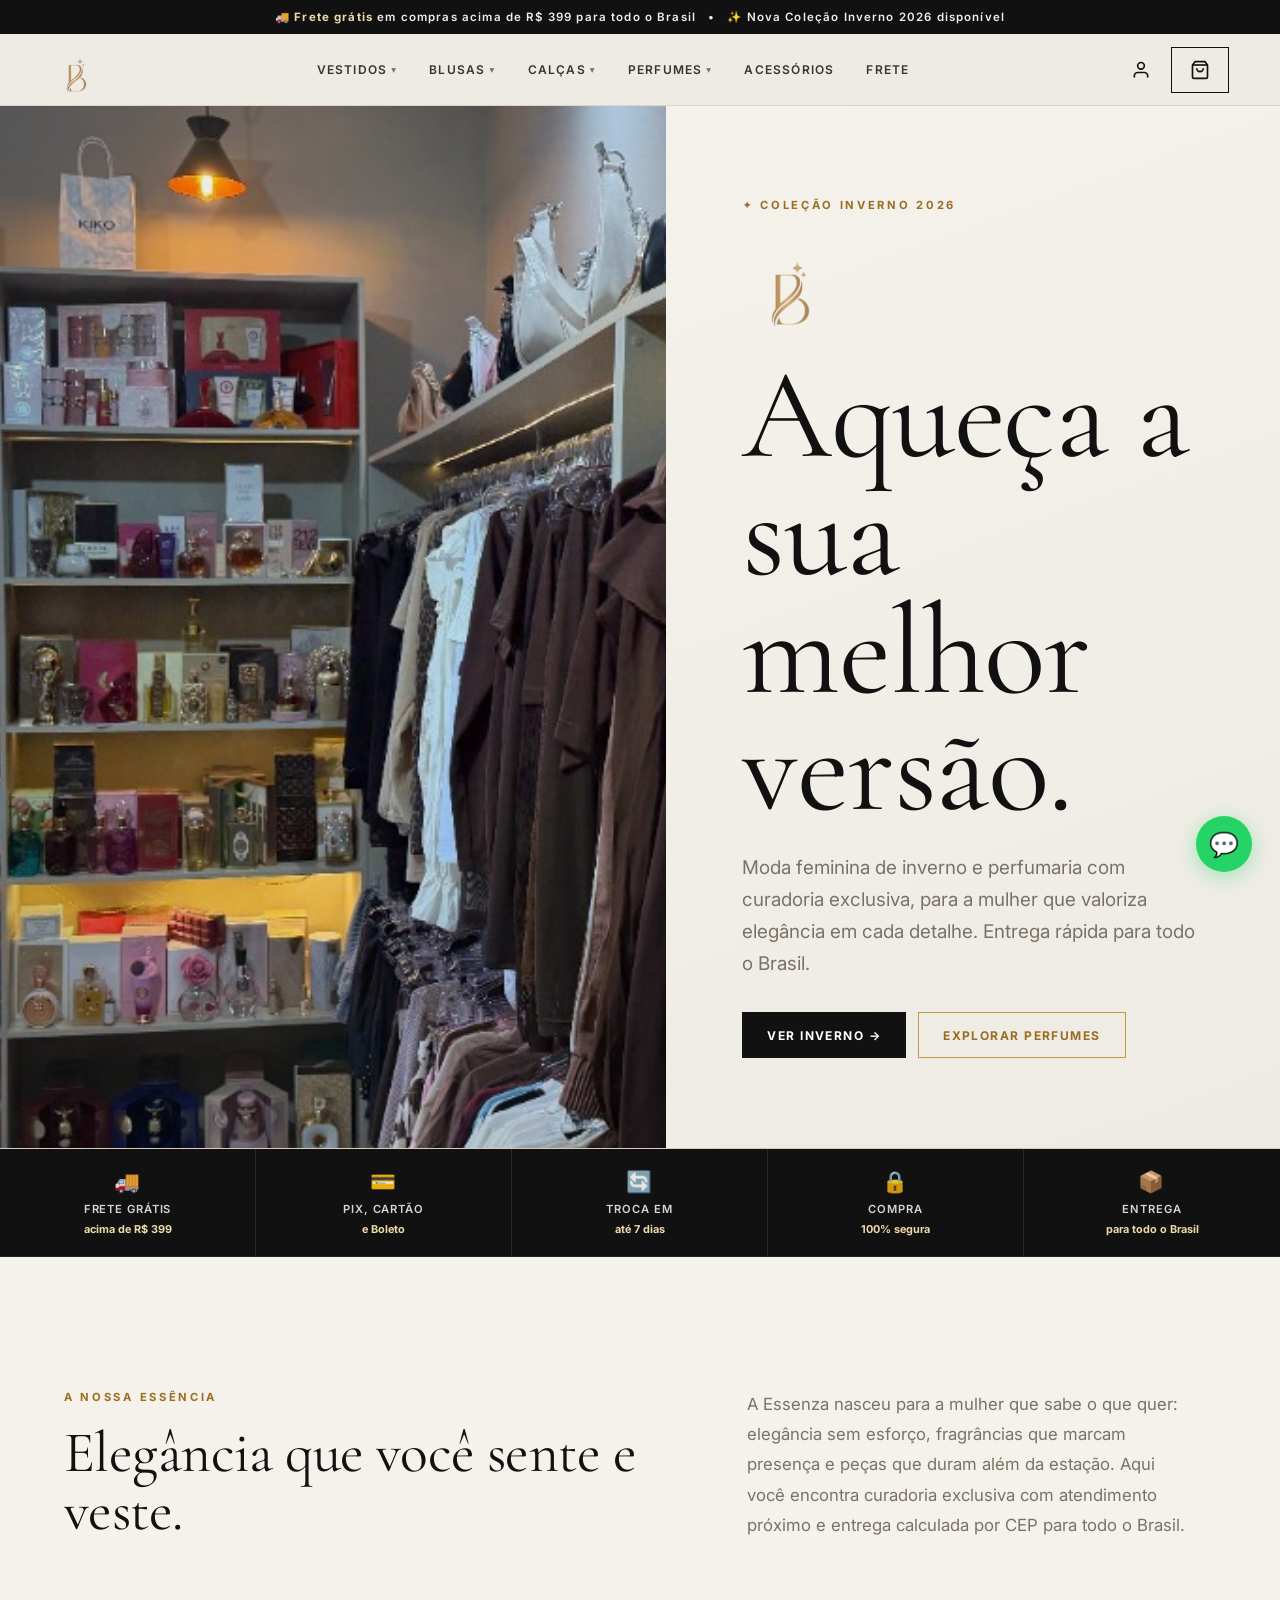
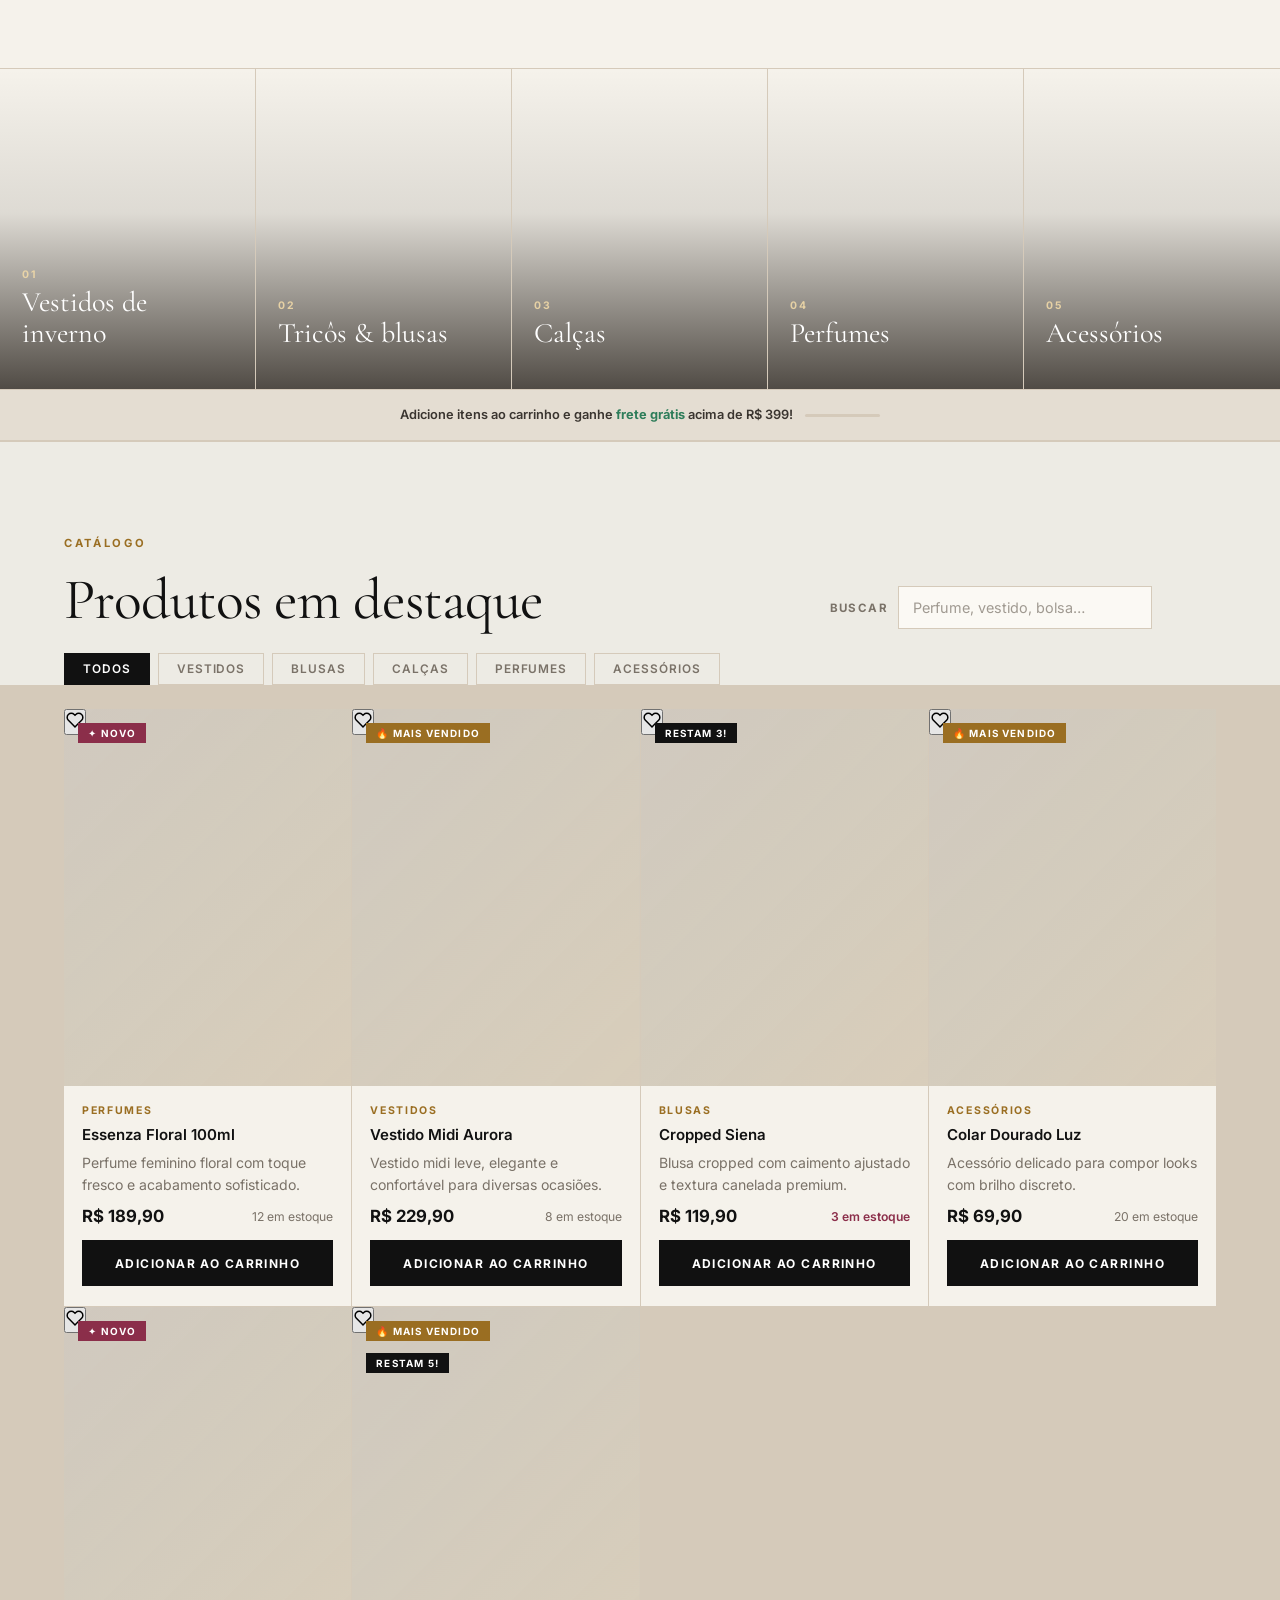
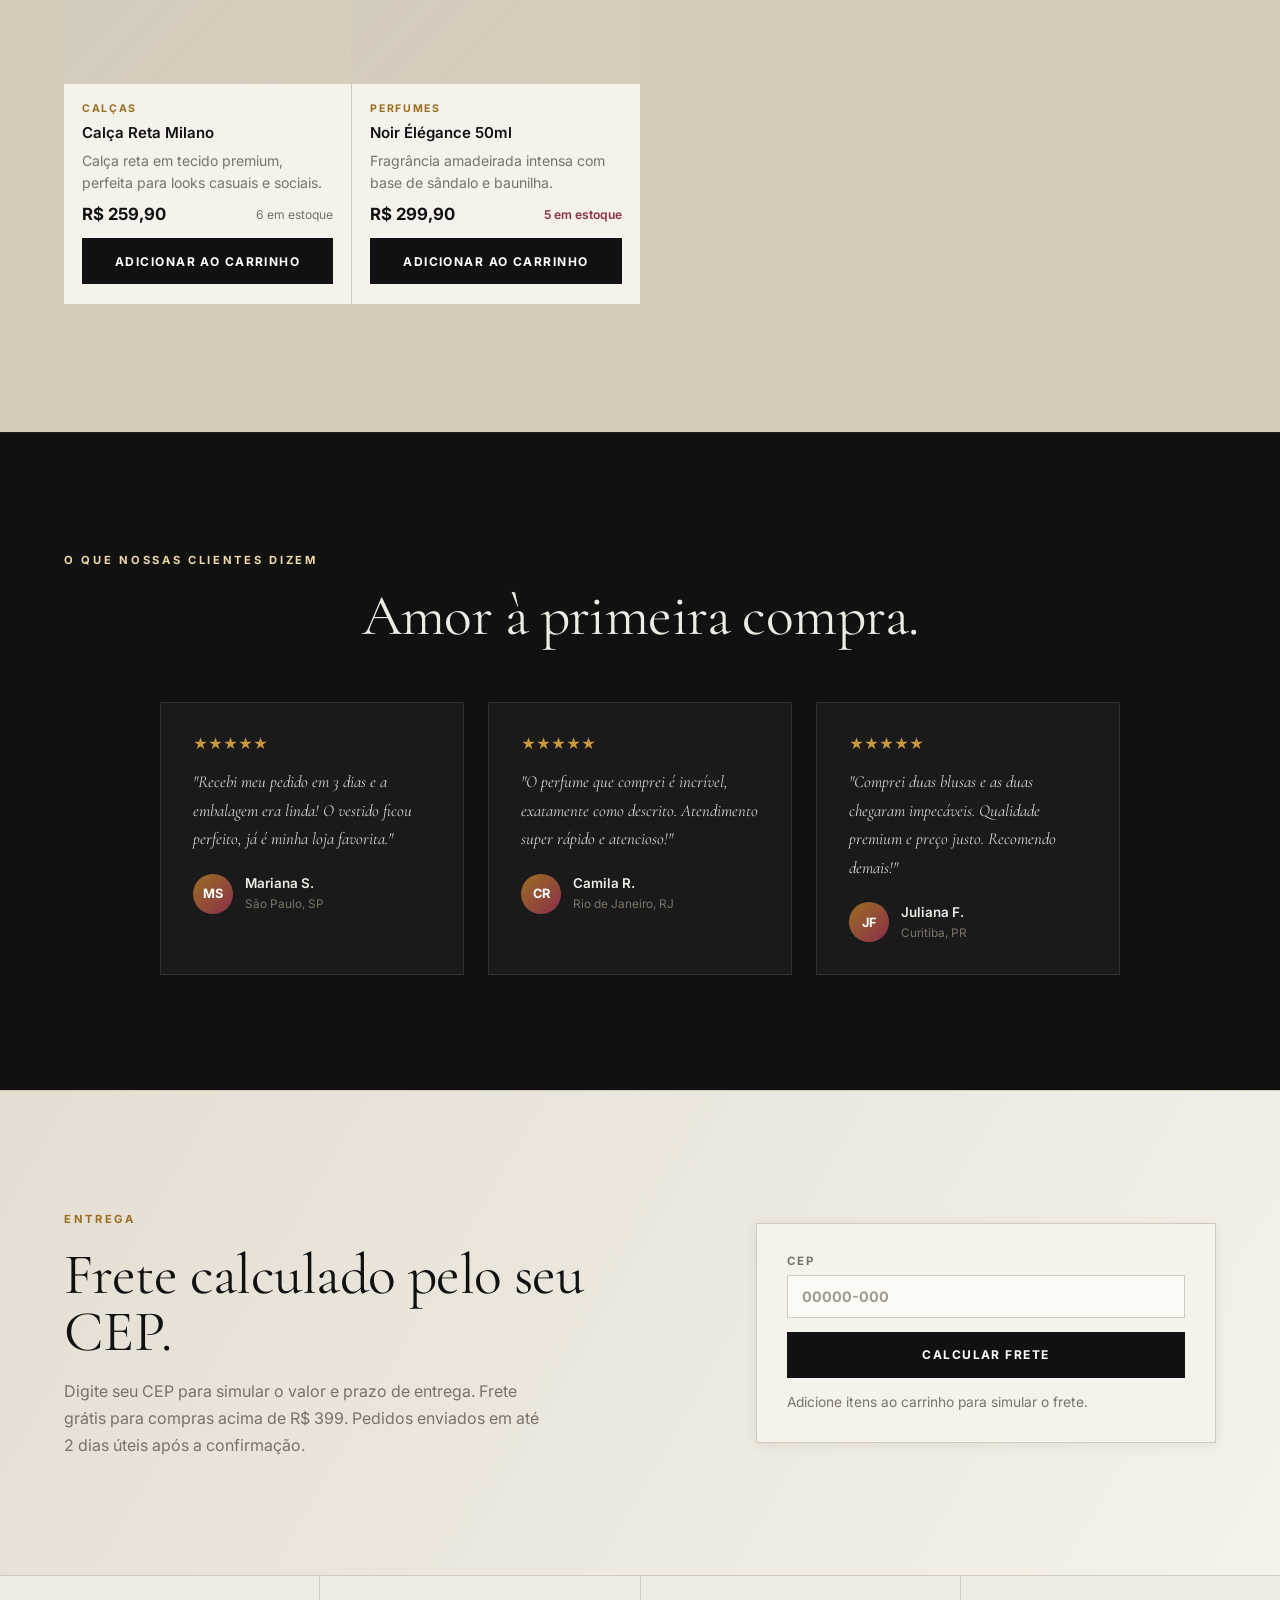
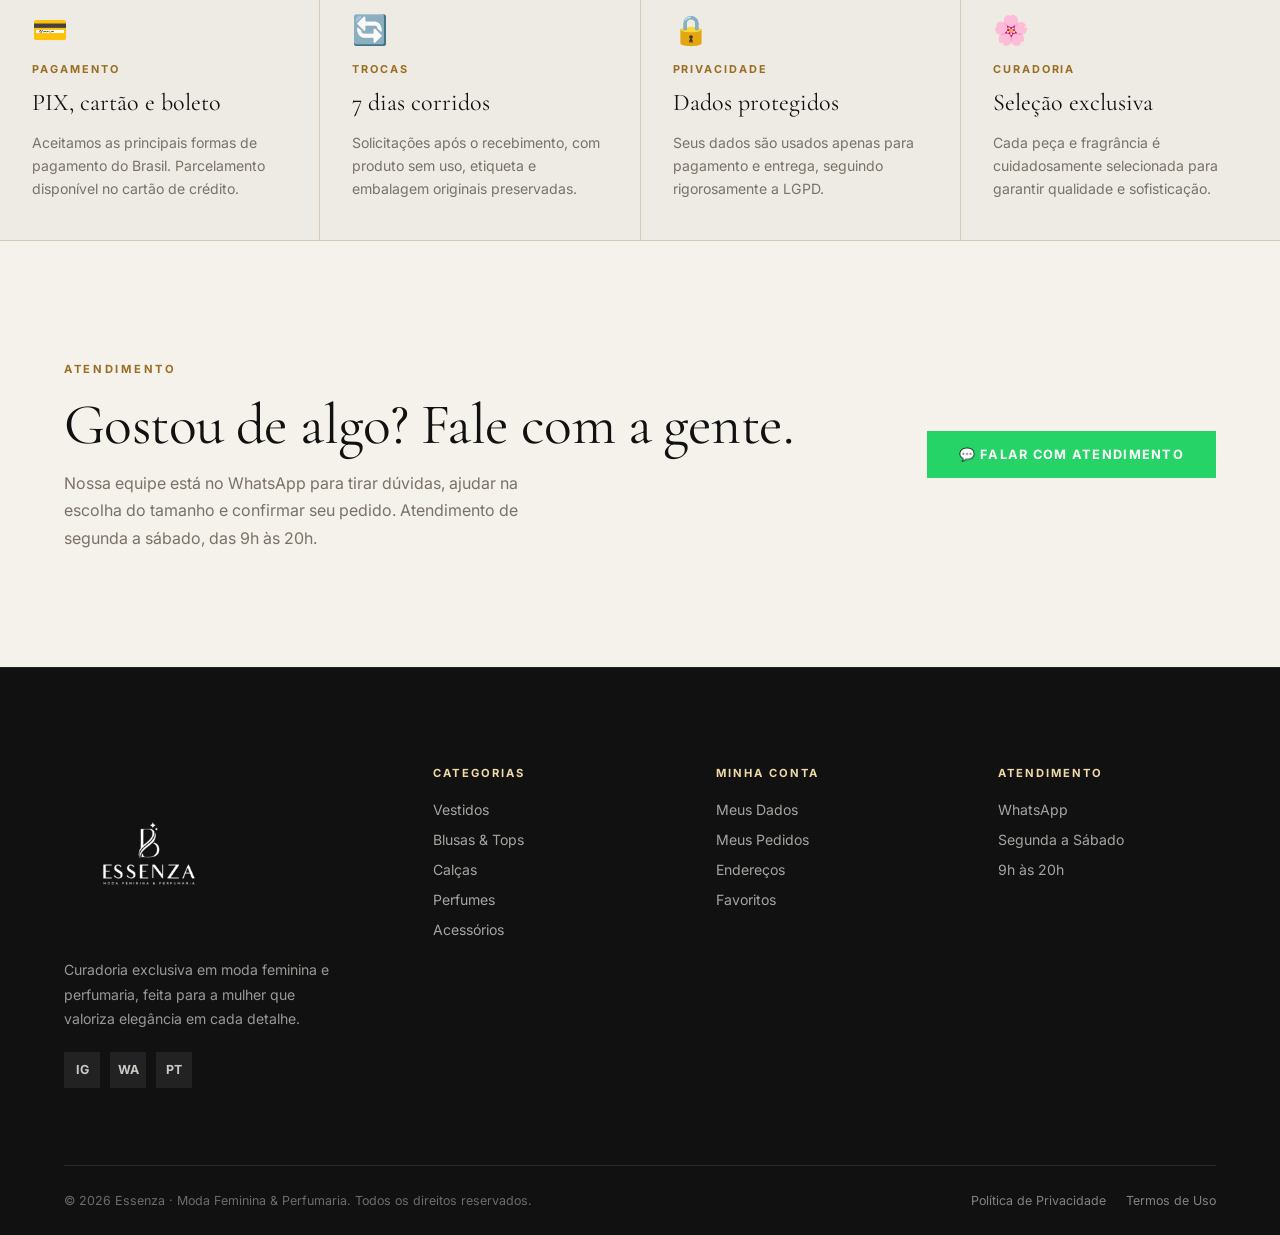
==== public_html/index.html @ a1fba38e "feat: atualiza imagem de capa para hero-banner.jpg" ====
<!doctype html>
<html lang="pt-BR">
  <head>
    <meta charset="utf-8" />
    <meta name="viewport" content="width=device-width, initial-scale=1" />
    <meta
      name="description"
      content="Essenza — Moda feminina e perfumaria com curadoria exclusiva. Vestidos, blusas, calças, perfumes e acessórios com entrega para todo o Brasil."
    />
    <meta name="theme-color" content="#111111" />
    <title>Essenza | Moda Feminina &amp; Perfumaria</title>
    <link rel="canonical" href="https://essenzamodaeperfumaria.com/" />
    <meta property="og:url" content="https://essenzamodaeperfumaria.com/" />
    <link rel="preconnect" href="https://fonts.googleapis.com" />
    <link rel="preconnect" href="https://fonts.gstatic.com" crossorigin />
    <link rel="preconnect" href="https://viacep.com.br" />
    <link rel="stylesheet" href="styles.css" />
  </head>
  <body>

    <!-- ── Barra de promoção ── -->
    <div class="promo-bar" id="promoBar">
      <span>🚚 <strong>Frete grátis</strong> em compras acima de R$&nbsp;399 para todo o Brasil</span>
      <span>•</span>
      <span>✨ Nova Coleção Inverno 2026 disponível</span>
    </div>

    <!-- ── Header ── -->
    <header class="site-header" id="inicio">
      <a class="brand" href="/" aria-label="Essenza — início">
        <img src="assets/essenza-symbol.png" alt="Essenza Moda Feminina &amp; Perfumaria" />
      </a>

      <nav class="desktop-nav" aria-label="Navegação principal">
        <div class="nav-item">
          <a href="#loja" data-category-link="Vestidos">Vestidos <i class="nav-chevron">▾</i></a>
          <div class="dropdown">
            <a href="#loja" data-category-link="Vestidos">Vestidos Longos</a>
            <a href="#loja" data-category-link="Vestidos">Vestidos Curtos</a>
            <a href="#loja" data-category-link="Vestidos">Vestidos Midi</a>
            <a href="#loja" data-category-link="Vestidos">Vestidos Florais</a>
          </div>
        </div>
        <div class="nav-item">
          <a href="#loja" data-category-link="Blusas">Blusas <i class="nav-chevron">▾</i></a>
          <div class="dropdown">
            <a href="#loja" data-category-link="Blusas">T-Shirts</a>
            <a href="#loja" data-category-link="Blusas">Croppeds</a>
            <a href="#loja" data-category-link="Blusas">Blusas Sociais</a>
            <a href="#loja" data-category-link="Blusas">Regatas</a>
          </div>
        </div>
        <div class="nav-item">
          <a href="#loja" data-category-link="Calças">Calças <i class="nav-chevron">▾</i></a>
          <div class="dropdown">
            <a href="#loja" data-category-link="Calças">Calça Jeans</a>
            <a href="#loja" data-category-link="Calças">Calça Social</a>
            <a href="#loja" data-category-link="Calças">Legging</a>
            <a href="#loja" data-category-link="Calças">Shorts</a>
          </div>
        </div>
        <div class="nav-item">
          <a href="#loja" data-category-link="Perfumes">Perfumes <i class="nav-chevron">▾</i></a>
          <div class="dropdown">
            <a href="#loja" data-category-link="Perfumes">Feminino</a>
            <a href="#loja" data-category-link="Perfumes">Masculino</a>
            <a href="#loja" data-category-link="Perfumes">Unissex</a>
          </div>
        </div>
        <a href="#loja" data-category-link="Acessórios">Acessórios</a>
        <a href="#frete">Frete</a>
      </nav>

      <div class="header-actions">
        <!-- Ícone de usuário -->
        <div class="user-menu-wrap">
          <button class="icon-button user-menu-btn" id="userMenuBtn" type="button" aria-label="Menu do usuário" title="Minha conta">
            <svg width="20" height="20" viewBox="0 0 24 24" fill="none" stroke="currentColor" stroke-width="2"><path d="M20 21v-2a4 4 0 0 0-4-4H8a4 4 0 0 0-4 4v2"/><circle cx="12" cy="7" r="4"/></svg>
          </button>
          <div class="user-dropdown" id="userDropdown">
            <div class="user-dropdown-header">
              <strong class="user-dropdown-name">Visitante</strong>
              <span class="user-dropdown-email"></span>
            </div>
            <div class="user-dropdown-divider"></div>
            <a href="/minha-conta.html" class="user-dropdown-item">
              <svg width="16" height="16" viewBox="0 0 24 24" fill="none" stroke="currentColor" stroke-width="2"><path d="M20 21v-2a4 4 0 0 0-4-4H8a4 4 0 0 0-4 4v2"/><circle cx="12" cy="7" r="4"/></svg>
              Minha Conta
            </a>
            <a href="/minha-conta.html#pedidos" class="user-dropdown-item">
              <svg width="16" height="16" viewBox="0 0 24 24" fill="none" stroke="currentColor" stroke-width="2"><rect x="2" y="3" width="20" height="14" rx="2"/><path d="M8 21h8M12 17v4"/></svg>
              Meus Pedidos
            </a>
            <a href="/minha-conta.html#enderecos" class="user-dropdown-item">
              <svg width="16" height="16" viewBox="0 0 24 24" fill="none" stroke="currentColor" stroke-width="2"><path d="M21 10c0 7-9 13-9 13s-9-6-9-13a9 9 0 0 1 18 0z"/><circle cx="12" cy="10" r="3"/></svg>
              Endereços
            </a>
            <a href="/minha-conta.html#favoritos" class="user-dropdown-item">
              <svg width="16" height="16" viewBox="0 0 24 24" fill="none" stroke="currentColor" stroke-width="2"><path d="M20.84 4.61a5.5 5.5 0 0 0-7.78 0L12 5.67l-1.06-1.06a5.5 5.5 0 0 0-7.78 7.78l1.06 1.06L12 21.23l7.78-7.78 1.06-1.06a5.5 5.5 0 0 0 0-7.78z"/></svg>
              Favoritos
            </a>
            <a href="/admin.html" class="user-dropdown-item" id="adminNavLink" style="display:none">
              <svg width="16" height="16" viewBox="0 0 24 24" fill="none" stroke="currentColor" stroke-width="2"><path d="M12 20V10M18 20V4M6 20v-4"/></svg>
              Painel Admin
            </a>
            <div class="user-dropdown-divider"></div>
            <a href="#" class="user-dropdown-item user-dropdown-logout" id="logoutBtn">
              <svg width="16" height="16" viewBox="0 0 24 24" fill="none" stroke="currentColor" stroke-width="2"><path d="M9 21H5a2 2 0 0 1-2-2V5a2 2 0 0 1 2-2h4M16 17l5-5-5-5M21 12H9"/></svg>
              Sair
            </a>
          </div>
        </div>

        <!-- Carrinho -->
        <div class="cart-btn-wrap">
          <button class="cart-button" id="openCart" type="button" aria-label="Abrir carrinho">
            <svg width="20" height="20" viewBox="0 0 24 24" fill="none" stroke="currentColor" stroke-width="2">
              <path d="M6 2L3 6v14a2 2 0 0 0 2 2h14a2 2 0 0 0 2-2V6l-3-4z"/>
              <line x1="3" y1="6" x2="21" y2="6"/>
              <path d="M16 10a4 4 0 0 1-8 0"/>
            </svg>
            <span class="cart-badge" id="cartCount" style="display:none">0</span>
          </button>
          <!-- Mini Cart -->
          <div class="mini-cart" id="miniCart">
            <div class="mini-cart-header">
              <strong>Meu Carrinho</strong>
            </div>
            <div class="mini-cart-body" id="miniCartItems"></div>
            <div class="mini-cart-footer">
              <div class="mini-cart-subtotal">
                <span>Subtotal</span>
                <strong id="miniCartSubtotal">R$ 0,00</strong>
              </div>
              <button class="primary-button mini-cart-btn" type="button" onclick="EssenzaCart.openDrawer()">Ver Carrinho</button>
            </div>
          </div>
        </div>
      </div>
    </header>

    <main>

      <!-- ══════════════════════════════════════════
           HERO
      ══════════════════════════════════════════ -->
      <section class="hero" aria-label="Banner principal">
        <div class="hero-media" aria-hidden="true">
          <img
            src="assets/hero-banner.jpg"
            alt="Interior da loja Essenza com roupas e perfumes"
            loading="eager"
          />
        </div>
        <div class="hero-copy">
          <p class="eyebrow">✦ Coleção Inverno 2026</p>
          <img class="hero-symbol" src="assets/essenza-symbol.png" alt="" aria-hidden="true" />
          <h1>Aqueça a sua<br/>melhor versão.</h1>
          <p>
            Moda feminina de inverno e perfumaria com curadoria exclusiva,
            para a mulher que valoriza elegância em cada detalhe.
            Entrega rápida para todo o Brasil.
          </p>
          <div class="hero-actions">
            <a class="primary-link" href="#loja" id="heroCtaMain">Ver Inverno →</a>
            <a class="secondary-link" href="#loja" data-category-link="Perfumes" id="heroCtaPerfumes">Explorar Perfumes</a>
          </div>
        </div>
      </section>

      <!-- ══════════════════════════════════════════
           BARRA DE SERVIÇOS
      ══════════════════════════════════════════ -->
      <section class="service-strip" aria-label="Benefícios Essenza">
        <div class="service-strip-item">
          <span class="strip-icon">🚚</span>
          <span>Frete grátis</span>
          <strong>acima de R$ 399</strong>
        </div>
        <div class="service-strip-item">
          <span class="strip-icon">💳</span>
          <span>PIX, Cartão</span>
          <strong>e Boleto</strong>
        </div>
        <div class="service-strip-item">
          <span class="strip-icon">🔄</span>
          <span>Troca em</span>
          <strong>até 7 dias</strong>
        </div>
        <div class="service-strip-item">
          <span class="strip-icon">🔒</span>
          <span>Compra</span>
          <strong>100% segura</strong>
        </div>
        <div class="service-strip-item">
          <span class="strip-icon">📦</span>
          <span>Entrega</span>
          <strong>para todo o Brasil</strong>
        </div>
      </section>

      <!-- ══════════════════════════════════════════
           EDITORIAL
      ══════════════════════════════════════════ -->
      <section class="editorial-intro reveal">
        <div>
          <p class="eyebrow">A nossa essência</p>
          <h2>Elegância que você sente e veste.</h2>
        </div>
        <p>
          A Essenza nasceu para a mulher que sabe o que quer: elegância sem esforço,
          fragrâncias que marcam presença e peças que duram além da estação.
          Aqui você encontra curadoria exclusiva com atendimento próximo
          e entrega calculada por CEP para todo o Brasil.
        </p>
      </section>

      <!-- ══════════════════════════════════════════
           CATEGORIAS
      ══════════════════════════════════════════ -->
      <section class="category-showcase" aria-label="Nossas categorias">
        <a class="category-card" href="#loja" data-category-link="Vestidos" id="catVestidos">
          <div class="category-card-bg" style="background-image: url('https://images.unsplash.com/photo-1544022613-e87ca75a784a?auto=format&fit=crop&w=600&q=80')"></div>
          <div class="category-card-content">
            <span class="category-card-num">01</span>
            <strong>Vestidos de inverno</strong>
            <small>Texturas encorpadas para dias frios.</small>
          </div>
        </a>
        <a class="category-card" href="#loja" data-category-link="Blusas" id="catBlusas">
          <div class="category-card-bg" style="background-image: url('https://images.unsplash.com/photo-1515886657613-9f3515b0c78f?auto=format&fit=crop&w=600&q=80')"></div>
          <div class="category-card-content">
            <span class="category-card-num">02</span>
            <strong>Tricôs &amp; blusas</strong>
            <small>Camadas elegantes para aquecer.</small>
          </div>
        </a>
        <a class="category-card" href="#loja" data-category-link="Calças" id="catCalcas">
          <div class="category-card-bg" style="background-image: url('https://images.unsplash.com/photo-1485968579580-b6d095142e6e?auto=format&fit=crop&w=600&q=80')"></div>
          <div class="category-card-content">
            <span class="category-card-num">03</span>
            <strong>Calças</strong>
            <small>Alfaiataria e conforto para o frio.</small>
          </div>
        </a>
        <a class="category-card" href="#loja" data-category-link="Perfumes" id="catPerfumes">
          <div class="category-card-bg" style="background-image: url('https://images.unsplash.com/photo-1592945403244-b3fbafd7f539?auto=format&fit=crop&w=600&q=80')"></div>
          <div class="category-card-content">
            <span class="category-card-num">04</span>
            <strong>Perfumes</strong>
            <small>Fragrâncias que ficam na memória.</small>
          </div>
        </a>
        <a class="category-card" href="#loja" data-category-link="Acessórios" id="catAcessorios">
          <div class="category-card-bg" style="background-image: url('https://images.unsplash.com/photo-1515562141207-7a88fb7ce338?auto=format&fit=crop&w=600&q=80')"></div>
          <div class="category-card-content">
            <span class="category-card-num">05</span>
            <strong>Acessórios</strong>
            <small>O detalhe que transforma o look.</small>
          </div>
        </a>
      </section>

      <!-- ══════════════════════════════════════════
           BARRA DE PROGRESSO FRETE GRÁTIS
      ══════════════════════════════════════════ -->
      <div class="freeship-bar" id="freeshipBar" aria-live="polite">
        <div class="freeship-progress-wrap">
          <p id="freeshipMsg">Adicione itens ao carrinho e ganhe <strong>frete grátis</strong> acima de R$&nbsp;399!</p>
          <div class="freeship-track">
            <div class="freeship-fill" id="freeshipFill" style="width: 0%"></div>
          </div>
        </div>
      </div>

      <!-- ══════════════════════════════════════════
           CATÁLOGO
      ══════════════════════════════════════════ -->
      <section class="section-heading" id="loja">
        <div>
          <p class="eyebrow">Catálogo</p>
          <h2>Produtos em destaque</h2>
        </div>
        <label class="toolbar" style="gap:0">
          <span style="font-size:0.72rem;font-weight:700;letter-spacing:0.12em;text-transform:uppercase;color:var(--muted);margin-right:10px;">Buscar</span>
          <input id="searchInput" type="search" placeholder="Perfume, vestido, bolsa…" style="min-width:200px" />
        </label>
      </section>

      <!-- Pills de filtro -->
      <div class="filter-pills" id="filterPills" role="group" aria-label="Filtrar por categoria">
        <button class="filter-pill active" data-filter="todos" type="button">Todos</button>
        <button class="filter-pill" data-filter="Vestidos" type="button">Vestidos</button>
        <button class="filter-pill" data-filter="Blusas" type="button">Blusas</button>
        <button class="filter-pill" data-filter="Calças" type="button">Calças</button>
        <button class="filter-pill" data-filter="Perfumes" type="button">Perfumes</button>
        <button class="filter-pill" data-filter="Acessórios" type="button">Acessórios</button>
      </div>

      <!-- Grid de produtos -->
      <section class="product-grid" id="productGrid" aria-live="polite"></section>

      <!-- ══════════════════════════════════════════
           DEPOIMENTOS
      ══════════════════════════════════════════ -->
      <section class="testimonials-section reveal" aria-label="Depoimentos de clientes">
        <p class="eyebrow" style="justify-content:center">O que nossas clientes dizem</p>
        <h2 style="text-align:center;color:var(--paper);margin-bottom:56px">Amor à primeira compra.</h2>
        <div class="testimonials-grid">
          <div class="testimonial-card reveal reveal-delay-1">
            <div class="testimonial-stars">★★★★★</div>
            <blockquote>"Recebi meu pedido em 3 dias e a embalagem era linda! O vestido ficou perfeito, já é minha loja favorita."</blockquote>
            <div class="testimonial-author">
              <div class="testimonial-avatar">MS</div>
              <div class="testimonial-author-info">
                <strong>Mariana S.</strong>
                <span>São Paulo, SP</span>
              </div>
            </div>
          </div>
          <div class="testimonial-card reveal reveal-delay-2">
            <div class="testimonial-stars">★★★★★</div>
            <blockquote>"O perfume que comprei é incrível, exatamente como descrito. Atendimento super rápido e atencioso!"</blockquote>
            <div class="testimonial-author">
              <div class="testimonial-avatar">CR</div>
              <div class="testimonial-author-info">
                <strong>Camila R.</strong>
                <span>Rio de Janeiro, RJ</span>
              </div>
            </div>
          </div>
          <div class="testimonial-card reveal reveal-delay-3">
            <div class="testimonial-stars">★★★★★</div>
            <blockquote>"Comprei duas blusas e as duas chegaram impecáveis. Qualidade premium e preço justo. Recomendo demais!"</blockquote>
            <div class="testimonial-author">
              <div class="testimonial-avatar">JF</div>
              <div class="testimonial-author-info">
                <strong>Juliana F.</strong>
                <span>Curitiba, PR</span>
              </div>
            </div>
          </div>
        </div>
      </section>

      <!-- ══════════════════════════════════════════
           FRETE
      ══════════════════════════════════════════ -->
      <section class="shipping-band reveal" id="frete">
        <div>
          <p class="eyebrow">Entrega</p>
          <h2>Frete calculado pelo seu CEP.</h2>
          <p>
            Digite seu CEP para simular o valor e prazo de entrega.
            Frete grátis para compras acima de R$&nbsp;399.
            Pedidos enviados em até 2 dias úteis após a confirmação.
          </p>
        </div>
        <form class="shipping-form" id="shippingForm">
          <label>
            CEP
            <input id="cepInput" inputmode="numeric" maxlength="9" placeholder="00000-000" required autocomplete="postal-code" />
          </label>
          <button class="primary-button" type="submit" id="calcShippingBtn">Calcular Frete</button>
          <output id="shippingResult">Adicione itens ao carrinho para simular o frete.</output>
        </form>
      </section>

      <!-- ══════════════════════════════════════════
           BENEFÍCIOS / POLÍTICAS
      ══════════════════════════════════════════ -->
      <section class="info-sections reveal" id="politicas" aria-label="Benefícios e políticas">
        <article>
          <span class="info-icon">💳</span>
          <span class="info-label">Pagamento</span>
          <h3>PIX, cartão e boleto</h3>
          <p>Aceitamos as principais formas de pagamento do Brasil. Parcelamento disponível no cartão de crédito.</p>
        </article>
        <article>
          <span class="info-icon">🔄</span>
          <span class="info-label">Trocas</span>
          <h3>7 dias corridos</h3>
          <p>Solicitações após o recebimento, com produto sem uso, etiqueta e embalagem originais preservadas.</p>
        </article>
        <article>
          <span class="info-icon">🔒</span>
          <span class="info-label">Privacidade</span>
          <h3>Dados protegidos</h3>
          <p>Seus dados são usados apenas para pagamento e entrega, seguindo rigorosamente a LGPD.</p>
        </article>
        <article>
          <span class="info-icon">🌸</span>
          <span class="info-label">Curadoria</span>
          <h3>Seleção exclusiva</h3>
          <p>Cada peça e fragrância é cuidadosamente selecionada para garantir qualidade e sofisticação.</p>
        </article>
      </section>

      <!-- ══════════════════════════════════════════
           CONTATO / WHATSAPP
      ══════════════════════════════════════════ -->
      <section class="contact-section reveal" id="contato">
        <div>
          <p class="eyebrow">Atendimento</p>
          <h2>Gostou de algo? Fale com a gente.</h2>
          <p>
            Nossa equipe está no WhatsApp para tirar dúvidas,
            ajudar na escolha do tamanho e confirmar seu pedido.
            Atendimento de segunda a sábado, das 9h às 20h.
          </p>
        </div>
        <a class="whatsapp-btn" id="whatsLink" href="#" target="_blank" rel="noreferrer">
          💬 Falar com Atendimento
        </a>
      </section>

    </main>

    <!-- ══════════════════════════════════════════
         FOOTER
    ══════════════════════════════════════════ -->
    <footer class="site-footer">
      <div class="footer-grid">
        <div class="footer-brand">
          <img src="assets/essenza-logo.png" alt="Essenza" />
          <p>
            Curadoria exclusiva em moda feminina e perfumaria,
            feita para a mulher que valoriza elegância em cada detalhe.
          </p>
          <div class="footer-social">
            <a href="#" aria-label="Instagram" title="Instagram">IG</a>
            <a href="#" aria-label="WhatsApp" title="WhatsApp">WA</a>
            <a href="#" aria-label="Pinterest" title="Pinterest">PT</a>
          </div>
        </div>
        <div class="footer-col">
          <h4>Categorias</h4>
          <ul>
            <li><a href="#loja" data-category-link="Vestidos">Vestidos</a></li>
            <li><a href="#loja" data-category-link="Blusas">Blusas &amp; Tops</a></li>
            <li><a href="#loja" data-category-link="Calças">Calças</a></li>
            <li><a href="#loja" data-category-link="Perfumes">Perfumes</a></li>
            <li><a href="#loja" data-category-link="Acessórios">Acessórios</a></li>
          </ul>
        </div>
        <div class="footer-col">
          <h4>Minha Conta</h4>
          <ul>
            <li><a href="/minha-conta.html">Meus Dados</a></li>
            <li><a href="/minha-conta.html#pedidos">Meus Pedidos</a></li>
            <li><a href="/minha-conta.html#enderecos">Endereços</a></li>
            <li><a href="/minha-conta.html#favoritos">Favoritos</a></li>
          </ul>
        </div>
        <div class="footer-col">
          <h4>Atendimento</h4>
          <ul>
            <li><a href="#contato">WhatsApp</a></li>
            <li><a href="#contato">Segunda a Sábado</a></li>
            <li><a href="#contato">9h às 20h</a></li>
          </ul>
        </div>
      </div>
      <div class="footer-bottom">
        <p>© 2026 Essenza · Moda Feminina &amp; Perfumaria. Todos os direitos reservados.</p>
        <div class="footer-legal">
          <a href="#politicas">Política de Privacidade</a>
          <a href="#politicas">Termos de Uso</a>
        </div>
      </div>
    </footer>

    <!-- ── Botão flutuante WhatsApp ── -->
    <a class="whatsapp-float" id="whatsFloat" href="#" target="_blank" rel="noreferrer" aria-label="Chamar no WhatsApp" title="WhatsApp">
      💬
    </a>

    <!-- ── Scroll to top ── -->
    <button class="scroll-top" id="scrollTop" type="button" aria-label="Voltar ao topo" title="Voltar ao topo">↑</button>

    <!-- ── Toast container ── -->
    <div class="toast-container" id="toastContainer" aria-live="polite" aria-atomic="false"></div>

    <!-- ── Carrinho Drawer ── -->
    <aside class="drawer" id="cartDrawer" aria-hidden="true" aria-label="Carrinho de compras">
      <div class="drawer-panel">
        <div class="drawer-header">
          <h2>Meu Carrinho</h2>
          <button class="icon-button" id="closeCart" type="button" aria-label="Fechar carrinho">✕</button>
        </div>
        <div class="drawer-body">
          <div id="cartItems" class="cart-items"></div>
          <form class="checkout-form" id="checkoutForm" style="margin-top:20px">
            <p class="cart-section-title">Dados de entrega</p>
            <label>Nome completo <input id="customerName" required autocomplete="name" /></label>
            <label>CPF <input id="customerCpf" inputmode="numeric" placeholder="000.000.000-00" required data-mask="cpf" /></label>
            <label>Telefone <input id="customerPhone" inputmode="tel" required autocomplete="tel" data-mask="phone" /></label>
            <label>CEP <input id="checkoutCep" inputmode="numeric" maxlength="9" required autocomplete="postal-code" /></label>
            <label>Endereço <input id="customerAddress" required autocomplete="street-address" /></label>
            <label>Número <input id="customerNumber" required /></label>
            <label>
              Forma de pagamento
              <select id="paymentMethod">
                <option value="pix">PIX</option>
                <option value="credit_card">Cartão de crédito</option>
                <option value="boleto">Boleto</option>
              </select>
            </label>
            <div id="creditCardFields" style="display:none; margin-top:15px; border-top:1px solid var(--border); padding-top:15px; display:flex; flex-direction:column; gap:10px;">
              <p class="cart-section-title">Dados do Cartão</p>
              <label>Número do Cartão <input id="cardNumber" placeholder="0000 0000 0000 0000" inputmode="numeric" /></label>
              <div style="display:flex; gap:10px;">
                <label style="flex:2;">Validade <input id="cardExpiry" placeholder="MM/AA" maxlength="5" /></label>
                <label style="flex:1;">CVV <input id="cardCvv" placeholder="123" maxlength="4" inputmode="numeric" type="password" /></label>
              </div>
              <label>Nome do Titular <input id="cardholderName" placeholder="Como impresso no cartão" /></label>
              <label>
                Parcelas
                <select id="cardInstallments">
                  <option value="1">1x sem juros</option>
                  <option value="2">2x sem juros</option>
                  <option value="3">3x sem juros</option>
                </select>
              </label>
            </div>
            <div id="paymentResultArea" style="display:none; margin-top:15px; border-top:1px solid var(--border); padding-top:15px;"></div>
            <div class="totals">
              <div><span>Subtotal</span><strong id="subtotalValue">R$ 0,00</strong></div>
              <div><span>Frete</span><strong id="shippingValue">Calcule pelo CEP</strong></div>
              <div class="grand-total"><span>Total</span><strong id="totalValue">R$ 0,00</strong></div>
            </div>
            <button class="primary-button" type="submit" style="width:100%">Finalizar Pedido →</button>
            <p class="microcopy">O pedido é registrado na sua conta e o resumo é enviado via WhatsApp para finalização.</p>
          </form>
        </div>
      </div>
    </aside>

    <!-- ══════════════════════════════════════════
         MODAIS DE AUTENTICAÇÃO
    ══════════════════════════════════════════ -->

    <!-- Modal Login -->
    <div class="modal-overlay" id="loginModal">
      <div class="modal-card">
        <button class="modal-close" data-close-modal="loginModal" aria-label="Fechar">✕</button>
        <div class="modal-header">
          <img src="assets/essenza-symbol.png" alt="" class="modal-logo" />
          <h2>Entrar na sua conta</h2>
          <p>Bem-vinda de volta à Essenza</p>
        </div>
        <form id="loginForm" class="modal-form">
          <div class="form-error"></div>
          <label>
            E-mail ou CPF
            <input id="loginIdentifier" type="text" placeholder="seu@email.com ou 000.000.000-00" required autocomplete="username" />
          </label>
          <label>
            Senha
            <input id="loginPassword" type="password" placeholder="Sua senha" required autocomplete="current-password" />
          </label>
          <button class="primary-button" type="submit" style="width:100%">Entrar</button>
          <p class="modal-switch">
            Não tem conta? <a href="#" data-switch-modal="registerModal">Criar conta</a>
          </p>
          <p class="modal-switch">
            <a href="#" id="forgotPasswordLink">Esqueci minha senha</a>
          </p>
        </form>
      </div>
    </div>

    <!-- Modal Registro -->
    <div class="modal-overlay" id="registerModal">
      <div class="modal-card modal-card-lg">
        <button class="modal-close" data-close-modal="registerModal" aria-label="Fechar">✕</button>
        <div class="modal-header">
          <img src="assets/essenza-symbol.png" alt="" class="modal-logo" />
          <h2>Criar conta</h2>
          <p>Junte-se à Essenza e aproveite vantagens exclusivas</p>
        </div>
        <form id="registerForm" class="modal-form">
          <div class="form-error"></div>
          <label>
            Nome completo
            <input id="registerName" type="text" required autocomplete="name" />
          </label>
          <div class="form-row">
            <label>
              E-mail
              <input id="registerEmail" type="email" required autocomplete="email" />
            </label>
            <label>
              CPF
              <input id="registerCpf" type="text" required data-mask="cpf" placeholder="000.000.000-00" />
            </label>
          </div>
          <div class="form-row">
            <label>
              Telefone
              <input id="registerPhone" type="tel" data-mask="phone" placeholder="(00) 00000-0000" autocomplete="tel" />
            </label>
            <label>
              Data de nascimento
              <input id="registerBirthDate" type="date" />
            </label>
          </div>
          <div class="form-row">
            <label>
              Senha
              <input id="registerPassword" type="password" required minlength="6" autocomplete="new-password" />
            </label>
            <label>
              Confirmar senha
              <input id="registerConfirmPassword" type="password" required minlength="6" autocomplete="new-password" />
            </label>
          </div>
          <button class="primary-button" type="submit" style="width:100%">Criar Conta</button>
          <p class="modal-switch">
            Já tem conta? <a href="#" data-switch-modal="loginModal">Entrar</a>
          </p>
        </form>
      </div>
    </div>

    <!-- ── Template do card de produto ── -->
    <template id="productCardTemplate">
      <article class="product-card">
        <div class="product-image">
          <div class="product-image-overlay"></div>
        </div>
        <div class="product-info">
          <span class="product-category"></span>
          <h3></h3>
          <p></p>
          <div class="product-meta">
            <strong></strong>
            <small></small>
          </div>
          <button class="primary-button" type="button">Adicionar ao Carrinho</button>
        </div>
      </article>
    </template>

    <!-- Scripts modulares -->
    <script src="https://sdk.mercadopago.com/js/v2"></script>
    <script src="js/auth.js"></script>
    <script src="js/cart.js"></script>
    <script src="js/app.js"></script>
  </body>
</html>
---- public_html/styles.css ----
/* ============================================================
   ESSENZA — Design System Premium
   Moda Feminina & Perfumaria
   ============================================================ */

@import url('https://fonts.googleapis.com/css2?family=Cormorant+Garamond:ital,wght@0,300;0,400;0,500;0,600;1,300;1,400&family=Inter:wght@300;400;500;600;700;800&display=swap');

/* ── Tokens ── */
:root {
  color-scheme: light;

  /* Cores principais */
  --gold:        #C9973C;
  --gold-dark:   #9A6E22;
  --gold-light:  #F0D9A8;
  --gold-glow:   rgba(201, 151, 60, 0.18);

  /* Neutros — base harmonizada com o fundo do logo (#EDEBE4) */
  --ink:         #111111;
  --ink-soft:    #3A3530;
  --muted:       #7A7268;
  --paper:       #EDEBE4;   /* bate com o fundo do logo JPEG */
  --surface:     #F5F2EB;   /* levemente mais claro para cards */
  --soft:        #E4DDD2;
  --line:        #D5CABA;

  /* Acento */
  --wine:        #8B2E4A;
  --success:     #2E7D5A;

  /* Sombras */
  --shadow-sm:   0 2px 12px rgba(17, 11, 5, 0.08);
  --shadow-md:   0 8px 32px rgba(17, 11, 5, 0.12);
  --shadow-lg:   0 22px 70px rgba(17, 11, 5, 0.16);
  --shadow-gold: 0 4px 20px rgba(201, 151, 60, 0.28);

  /* Tipografia */
  --font-serif:  'Cormorant Garamond', Georgia, serif;
  --font-sans:   'Inter', ui-sans-serif, system-ui, -apple-system, sans-serif;

  font-family: var(--font-sans);
}

/* ── Reset ── */
*, *::before, *::after {
  box-sizing: border-box;
  margin: 0;
  padding: 0;
}

html {
  scroll-behavior: smooth;
  -webkit-font-smoothing: antialiased;
  -moz-osx-font-smoothing: grayscale;
}

body {
  color: var(--ink);
  background: var(--paper);
  overflow-x: hidden;
}

button, input, select, textarea {
  font: inherit;
}

a {
  color: inherit;
  text-decoration: none;
}

img {
  display: block;
  max-width: 100%;
}

/* ============================================================
   TIPOGRAFIA
   ============================================================ */

h1, h2, h3, h4 {
  font-family: var(--font-serif);
  font-weight: 400;
  line-height: 1;
}

h1 {
  font-size: clamp(3.8rem, 10vw, 8.5rem);
  line-height: 0.92;
  letter-spacing: -0.01em;
  margin-bottom: 24px;
}

h2 {
  font-size: clamp(2rem, 4.5vw, 4.2rem);
  line-height: 1;
  letter-spacing: -0.01em;
  margin-bottom: 0;
}

h3 {
  font-size: 1.1rem;
  font-family: var(--font-sans);
  font-weight: 600;
  margin-bottom: 10px;
}

p {
  line-height: 1.7;
}

.eyebrow {
  display: inline-flex;
  align-items: center;
  gap: 8px;
  margin-bottom: 18px;
  color: var(--gold-dark);
  font-family: var(--font-sans);
  font-size: 0.7rem;
  font-weight: 700;
  letter-spacing: 0.24em;
  text-transform: uppercase;
}

/* ============================================================
   BOTÕES E LINKS
   ============================================================ */

.btn,
.primary-button,
.secondary-button,
.primary-link,
.secondary-link,
.icon-button,
.cart-button {
  display: inline-flex;
  align-items: center;
  justify-content: center;
  gap: 8px;
  min-height: 46px;
  padding: 0 24px;
  border: 1px solid transparent;
  border-radius: 0;
  cursor: pointer;
  font-family: var(--font-sans);
  font-size: 0.75rem;
  font-weight: 700;
  letter-spacing: 0.12em;
  text-transform: uppercase;
  transition:
    background 0.22s ease,
    color 0.22s ease,
    border-color 0.22s ease,
    transform 0.15s ease,
    box-shadow 0.22s ease;
  white-space: nowrap;
}

.btn:active,
.primary-button:active,
.primary-link:active {
  transform: scale(0.98);
}

/* Primário — preto */
.primary-button,
.primary-link {
  background: var(--ink);
  color: #fff;
  border-color: var(--ink);
}

.primary-button:hover,
.primary-link:hover {
  background: var(--gold-dark);
  border-color: var(--gold-dark);
  box-shadow: var(--shadow-gold);
}

/* Secundário — outline dourado */
.secondary-button,
.secondary-link {
  background: transparent;
  color: var(--gold-dark);
  border-color: var(--gold);
}

.secondary-button:hover,
.secondary-link:hover {
  background: var(--gold);
  color: #fff;
  border-color: var(--gold);
}

/* Ícone */
.icon-button {
  width: 44px;
  min-height: 44px;
  padding: 0;
  background: transparent;
  color: var(--ink);
  border-color: var(--line);
  font-size: 0.65rem;
  font-weight: 800;
}

.icon-button:hover {
  background: var(--ink);
  color: #fff;
  border-color: var(--ink);
}

/* Carrinho */
.cart-button {
  background: transparent;
  color: var(--ink);
  border-color: var(--ink);
  padding: 0 18px;
}

.cart-button:hover {
  background: var(--ink);
  color: #fff;
}

.cart-button span#cartCount {
  display: inline-grid;
  place-items: center;
  min-width: 22px;
  height: 22px;
  margin-left: 6px;
  border-radius: 999px;
  background: var(--wine);
  color: #fff;
  font-size: 0.7rem;
  font-weight: 700;
  letter-spacing: 0;
  text-transform: none;
}

/* ============================================================
   HEADER
   ============================================================ */

.site-header {
  position: sticky;
  top: 0;
  z-index: 100;
  display: grid;
  grid-template-columns: auto 1fr auto;
  align-items: center;
  gap: clamp(16px, 3vw, 40px);
  min-height: 72px;
  padding: 0 clamp(20px, 4vw, 60px);
  /* fundo exatamente igual ao fundo do logo JPEG → sem caixinha */
  background: rgba(237, 235, 228, 0.97);
  backdrop-filter: blur(20px);
  -webkit-backdrop-filter: blur(20px);
  border-bottom: 1px solid rgba(213, 202, 186, 0.7);
}

/* Anúncio topo */
.promo-bar {
  display: flex;
  align-items: center;
  justify-content: center;
  gap: 12px;
  padding: 10px clamp(20px, 4vw, 60px);
  background: var(--ink);
  color: #F0EDE6;
  font-size: 0.72rem;
  font-weight: 600;
  letter-spacing: 0.1em;
  text-align: center;
}

.promo-bar strong {
  color: var(--gold-light);
}

.brand {
  display: inline-flex;
  align-items: center;
  justify-content: center;
  width: 54px;
  height: 54px;
}

.brand img {
  width: 100%;
  height: 100%;
  object-fit: contain;
  object-position: center;
  mix-blend-mode: multiply;
}

/* Nav desktop */
.desktop-nav {
  display: flex;
  justify-content: center;
  gap: clamp(20px, 2.5vw, 38px);
}

.desktop-nav > a,
.nav-item > a {
  position: relative;
  display: inline-flex;
  align-items: center;
  gap: 4px;
  padding-block: 10px;
  color: var(--ink-soft);
  font-size: 0.75rem;
  font-weight: 600;
  letter-spacing: 0.1em;
  text-transform: uppercase;
  transition: color 0.2s ease;
}

.desktop-nav > a::after,
.nav-item > a::after {
  position: absolute;
  bottom: 4px;
  left: 0;
  right: 0;
  height: 1px;
  background: var(--gold);
  content: '';
  transform: scaleX(0);
  transform-origin: center;
  transition: transform 0.22s ease;
}

.desktop-nav > a:hover,
.nav-item > a:hover,
.nav-item:hover > a {
  color: var(--gold-dark);
}

.desktop-nav > a:hover::after,
.nav-item:hover > a::after {
  transform: scaleX(1);
}

/* Dropdown */
.nav-item {
  position: relative;
}

.dropdown {
  position: absolute;
  top: calc(100% + 8px);
  left: 50%;
  transform: translateX(-50%);
  min-width: 180px;
  padding: 8px 0;
  background: var(--surface);
  border: 1px solid var(--line);
  box-shadow: var(--shadow-md);
  opacity: 0;
  visibility: hidden;
  transition: opacity 0.2s ease, visibility 0.2s ease, transform 0.2s ease;
  transform: translateX(-50%) translateY(8px);
  z-index: 200;
}

.nav-item:hover .dropdown {
  opacity: 1;
  visibility: visible;
  transform: translateX(-50%) translateY(0);
}

.dropdown a {
  display: block;
  padding: 10px 20px;
  color: var(--ink-soft);
  font-size: 0.78rem;
  font-weight: 500;
  transition: background 0.15s ease, color 0.15s ease;
}

.dropdown a:hover {
  background: var(--soft);
  color: var(--gold-dark);
}

.nav-chevron {
  display: inline-block;
  font-style: normal;
  font-size: 0.6rem;
  transition: transform 0.2s ease;
  color: var(--muted);
}

.nav-item:hover .nav-chevron {
  transform: rotate(180deg);
}

.header-actions {
  display: flex;
  align-items: center;
  gap: 10px;
}

/* ============================================================
   HERO
   ============================================================ */

.hero {
  position: relative;
  display: grid;
  grid-template-columns: minmax(300px, 52vw) minmax(300px, 1fr);
  min-height: calc(100vh - 74px);
  border-bottom: 1px solid var(--line);
  overflow: hidden;
}

.hero-media {
  position: relative;
  overflow: hidden;
  min-height: 640px;
  background: var(--soft);
}

.hero-media img {
  width: 100%;
  height: 100%;
  object-fit: cover;
  object-position: center top;
  transform: scale(1.04);
  transition: transform 8s ease;
}

.hero-media:hover img {
  transform: scale(1.0);
}

.hero-media::after {
  position: absolute;
  inset: 0;
  background:
    linear-gradient(90deg, rgba(17, 11, 5, 0.18), transparent 50%),
    linear-gradient(0deg, rgba(17, 11, 5, 0.12), transparent 40%);
  content: '';
}

.hero-copy {
  display: flex;
  flex-direction: column;
  justify-content: center;
  padding: clamp(48px, 7vw, 100px) clamp(40px, 6vw, 88px);
  background: linear-gradient(160deg, var(--surface) 0%, var(--paper) 100%);
  animation: fadeSlideIn 0.8s ease both;
}

@keyframes fadeSlideIn {
  from { opacity: 0; transform: translateY(24px); }
  to   { opacity: 1; transform: translateY(0); }
}

.hero-copy .eyebrow {
  animation: fadeSlideIn 0.6s 0.1s ease both;
}

.hero-symbol {
  width: clamp(64px, 8vw, 104px);
  height: auto;
  margin: 0 0 22px;
  object-fit: contain;
  mix-blend-mode: multiply;
  animation: fadeSlideIn 0.6s 0.16s ease both;
}

.hero-copy h1 {
  animation: fadeSlideIn 0.6s 0.2s ease both;
}

.hero-copy p {
  animation: fadeSlideIn 0.6s 0.3s ease both;
}

.hero-copy .hero-actions {
  animation: fadeSlideIn 0.6s 0.4s ease both;
}

.hero-copy p:not(.eyebrow) {
  max-width: 520px;
  color: var(--muted);
  font-size: clamp(1rem, 1.6vw, 1.18rem);
  line-height: 1.7;
  margin-bottom: 0;
}

.hero-actions {
  display: flex;
  align-items: center;
  flex-wrap: wrap;
  gap: 12px;
  margin-top: 32px;
}

/* ============================================================
   BARRA DE SERVIÇOS
   ============================================================ */

.service-strip {
  display: grid;
  grid-template-columns: repeat(5, 1fr);
  background: var(--ink);
  border-bottom: 1px solid rgba(255,255,255,0.08);
}

.service-strip-item {
  display: flex;
  flex-direction: column;
  align-items: center;
  justify-content: center;
  gap: 6px;
  padding: 20px clamp(12px, 2vw, 28px);
  border-right: 1px solid rgba(255,255,255,0.1);
  color: var(--paper);
  text-align: center;
  transition: background 0.2s ease;
}

.service-strip-item:last-child {
  border-right: none;
}

.service-strip-item:hover {
  background: rgba(201, 151, 60, 0.12);
}

.service-strip-item svg,
.service-strip-item .strip-icon {
  font-size: 1.3rem;
  color: var(--gold-light);
  margin-bottom: 2px;
}

.service-strip-item span {
  font-size: 0.7rem;
  font-weight: 600;
  letter-spacing: 0.08em;
  text-transform: uppercase;
  opacity: 0.9;
}

.service-strip-item strong {
  color: var(--gold-light);
  font-size: 0.68rem;
}

/* ============================================================
   EDITORIAL / MANIFESTO
   ============================================================ */

.editorial-intro {
  display: grid;
  grid-template-columns: minmax(280px, 0.95fr) minmax(280px, 0.75fr);
  gap: clamp(32px, 7vw, 110px);
  align-items: end;
  padding: clamp(80px, 10vw, 140px) clamp(20px, 5vw, 76px);
  background: var(--surface);
  border-bottom: 1px solid var(--line);
}

.editorial-intro p:not(.eyebrow) {
  color: var(--muted);
  font-size: 1.05rem;
  line-height: 1.8;
  max-width: 440px;
}

/* ============================================================
   CATEGORIAS — CARDS COM IMAGEM
   ============================================================ */

.category-showcase {
  display: grid;
  grid-template-columns: repeat(5, 1fr);
  background: var(--surface);
  border-bottom: 1px solid var(--line);
}

.category-card {
  position: relative;
  display: flex;
  flex-direction: column;
  justify-content: flex-end;
  min-height: 320px;
  overflow: hidden;
  border-right: 1px solid var(--line);
  cursor: pointer;
  text-decoration: none;
  color: #fff;
}

.category-card:last-child {
  border-right: none;
}

.category-card-bg {
  position: absolute;
  inset: 0;
  background-size: cover;
  background-position: center;
  transition: transform 0.5s ease;
}

.category-card:hover .category-card-bg {
  transform: scale(1.06);
}

.category-card::after {
  position: absolute;
  inset: 0;
  background: linear-gradient(0deg, rgba(17, 11, 5, 0.72) 0%, rgba(17, 11, 5, 0.1) 55%, transparent 100%);
  content: '';
  transition: background 0.3s ease;
}

.category-card:hover::after {
  background: linear-gradient(0deg, rgba(17, 11, 5, 0.82) 0%, rgba(17, 11, 5, 0.25) 55%, rgba(17, 11, 5, 0.05) 100%);
}

.category-card-content {
  position: relative;
  z-index: 2;
  padding: 24px 22px;
  transform: translateY(4px);
  transition: transform 0.3s ease;
}

.category-card:hover .category-card-content {
  transform: translateY(0);
}

.category-card-num {
  display: block;
  margin-bottom: 6px;
  color: var(--gold-light);
  font-family: var(--font-sans);
  font-size: 0.65rem;
  font-weight: 700;
  letter-spacing: 0.2em;
  text-transform: uppercase;
  opacity: 0.9;
}

.category-card strong {
  display: block;
  font-family: var(--font-serif);
  font-size: clamp(1.4rem, 2.2vw, 2rem);
  font-weight: 400;
  line-height: 1.1;
}

.category-card small {
  display: block;
  margin-top: 6px;
  color: rgba(255,255,255,0.7);
  font-size: 0.72rem;
  font-weight: 400;
  opacity: 0;
  transform: translateY(6px);
  transition: opacity 0.3s ease 0.05s, transform 0.3s ease 0.05s;
}

.category-card:hover small {
  opacity: 1;
  transform: translateY(0);
}

/* ============================================================
   BARRA DE FRETE GRÁTIS
   ============================================================ */

.freeship-bar {
  padding: 14px clamp(20px, 5vw, 76px);
  background: var(--soft);
  border-bottom: 1px solid var(--line);
  display: flex;
  align-items: center;
  justify-content: center;
  gap: 14px;
  flex-wrap: wrap;
}

.freeship-progress-wrap {
  display: flex;
  align-items: center;
  gap: 12px;
  flex: 1;
  max-width: 480px;
}

.freeship-bar p {
  font-size: 0.8rem;
  font-weight: 600;
  color: var(--ink-soft);
  margin: 0;
}

.freeship-bar p strong {
  color: var(--success);
}

.freeship-track {
  flex: 1;
  height: 3px;
  background: var(--line);
  border-radius: 99px;
  overflow: hidden;
}

.freeship-fill {
  height: 100%;
  background: linear-gradient(90deg, var(--gold), var(--success));
  border-radius: 99px;
  transition: width 0.5s ease;
  width: 0%;
}

/* ============================================================
   SEÇÃO: CATÁLOGO / FILTROS
   ============================================================ */

.section-heading {
  display: grid;
  grid-template-columns: minmax(260px, 1fr) auto;
  gap: 24px;
  align-items: end;
  padding: clamp(60px, 7vw, 96px) clamp(20px, 5vw, 76px) 0;
  border-top: 1px solid var(--line);
}

.filter-pills {
  display: flex;
  flex-wrap: wrap;
  gap: 8px;
  padding: 24px clamp(20px, 5vw, 76px) 0;
}

.filter-pill {
  padding: 8px 18px;
  background: transparent;
  border: 1px solid var(--line);
  color: var(--muted);
  font-family: var(--font-sans);
  font-size: 0.74rem;
  font-weight: 600;
  letter-spacing: 0.08em;
  cursor: pointer;
  transition: background 0.2s ease, color 0.2s ease, border-color 0.2s ease;
  text-transform: uppercase;
}

.filter-pill:hover {
  border-color: var(--gold);
  color: var(--gold-dark);
}

.filter-pill.active {
  background: var(--ink);
  border-color: var(--ink);
  color: #fff;
}

.search-wrap {
  display: flex;
  align-items: center;
  gap: 8px;
}

.toolbar {
  display: flex;
  align-items: center;
  gap: 10px;
  padding: 18px clamp(20px, 5vw, 76px) 0;
}

.toolbar label {
  display: grid;
  gap: 6px;
  color: var(--muted);
  font-size: 0.72rem;
  font-weight: 700;
  letter-spacing: 0.12em;
  text-transform: uppercase;
}

/* ============================================================
   GRID DE PRODUTOS
   ============================================================ */

.product-grid {
  display: grid;
  grid-template-columns: repeat(4, minmax(0, 1fr));
  gap: 1px;
  padding: 24px clamp(20px, 5vw, 76px) clamp(80px, 10vw, 140px);
  background: var(--line);
}

/* Wrapper para gap visual */
.product-grid-inner {
  display: grid;
  grid-template-columns: repeat(4, minmax(0, 1fr));
  gap: 1px;
}

.product-card {
  position: relative;
  display: grid;
  grid-template-rows: auto 1fr;
  overflow: hidden;
  background: var(--surface);
  transition: box-shadow 0.3s ease, transform 0.3s ease;
}

.product-card:hover {
  transform: translateY(-3px);
  box-shadow: var(--shadow-md);
  z-index: 2;
}

.product-badge {
  position: absolute;
  top: 14px;
  left: 14px;
  z-index: 3;
  padding: 4px 10px;
  font-family: var(--font-sans);
  font-size: 0.62rem;
  font-weight: 700;
  letter-spacing: 0.12em;
  text-transform: uppercase;
  color: #fff;
}

.product-badge--new    { background: var(--wine); }
.product-badge--hot    { background: var(--gold-dark); }
.product-badge--low    { background: var(--ink); }
.product-badge--free   { background: var(--success); }

.product-image {
  position: relative;
  aspect-ratio: 4 / 5.25;
  overflow: hidden;
  background: linear-gradient(135deg, rgba(201,151,60,0.1), rgba(139,46,74,0.1)), var(--soft);
  background-size: cover;
  background-position: center;
}

.product-image-overlay {
  position: absolute;
  inset: 0;
  background: rgba(17, 11, 5, 0.04);
  transition: background 0.3s ease;
}

.product-card:hover .product-image-overlay {
  background: rgba(17, 11, 5, 0.1);
}

.product-info {
  display: grid;
  gap: 10px;
  padding: 18px 18px 20px;
}

.product-category {
  color: var(--gold-dark);
  font-size: 0.66rem;
  font-weight: 700;
  letter-spacing: 0.16em;
  text-transform: uppercase;
}

.product-info h3 {
  font-family: var(--font-sans);
  font-size: 0.94rem;
  font-weight: 600;
  color: var(--ink);
  margin-bottom: 0;
}

.product-info p {
  color: var(--muted);
  font-size: 0.88rem;
  line-height: 1.55;
  margin: 0;
  min-height: 44px;
}

.product-meta {
  display: flex;
  align-items: center;
  justify-content: space-between;
  gap: 10px;
}

.product-meta strong {
  font-family: var(--font-sans);
  font-size: 1.05rem;
  font-weight: 700;
  color: var(--ink);
}

.product-meta small {
  color: var(--muted);
  font-size: 0.76rem;
}

.product-meta small.low-stock {
  color: var(--wine);
  font-weight: 600;
}

.product-card .primary-button {
  width: 100%;
  margin-top: 4px;
  border-radius: 0;
}

.product-card .primary-button:disabled {
  background: var(--soft);
  color: var(--muted);
  border-color: var(--line);
  cursor: not-allowed;
  box-shadow: none;
  transform: none;
}

/* ============================================================
   SEÇÃO: DEPOIMENTOS
   ============================================================ */

.testimonials-section {
  padding: clamp(70px, 9vw, 120px) clamp(20px, 5vw, 76px);
  background: var(--ink);
  border-top: 1px solid rgba(255,255,255,0.06);
}

.testimonials-section .eyebrow {
  color: var(--gold-light);
  justify-content: center;
}

.testimonials-section h2 {
  color: var(--paper);
  text-align: center;
  margin-bottom: 60px;
}

.testimonials-grid {
  display: grid;
  grid-template-columns: repeat(3, 1fr);
  gap: 24px;
  max-width: 960px;
  margin: 0 auto;
}

.testimonial-card {
  padding: 32px;
  background: rgba(255,255,255,0.04);
  border: 1px solid rgba(255,255,255,0.1);
  transition: background 0.2s ease;
}

.testimonial-card:hover {
  background: rgba(255,255,255,0.07);
}

.testimonial-stars {
  display: flex;
  gap: 3px;
  margin-bottom: 16px;
  color: var(--gold);
  font-size: 0.9rem;
}

.testimonial-card blockquote {
  color: rgba(247, 244, 238, 0.85);
  font-family: var(--font-serif);
  font-size: 1.05rem;
  font-style: italic;
  line-height: 1.7;
  margin-bottom: 20px;
}

.testimonial-author {
  display: flex;
  align-items: center;
  gap: 12px;
}

.testimonial-avatar {
  width: 40px;
  height: 40px;
  border-radius: 50%;
  background: linear-gradient(135deg, var(--gold-dark), var(--wine));
  display: flex;
  align-items: center;
  justify-content: center;
  color: #fff;
  font-size: 0.8rem;
  font-weight: 700;
  flex-shrink: 0;
}

.testimonial-author-info strong {
  display: block;
  color: var(--paper);
  font-size: 0.84rem;
  font-weight: 600;
  margin-bottom: 1px;
}

.testimonial-author-info span {
  color: var(--muted);
  font-size: 0.74rem;
}

/* ============================================================
   SEÇÃO: FRETE
   ============================================================ */

.shipping-band {
  display: grid;
  grid-template-columns: minmax(280px, 1fr) minmax(280px, 460px);
  gap: clamp(32px, 6vw, 88px);
  align-items: center;
  padding: clamp(64px, 9vw, 120px) clamp(20px, 5vw, 76px);
  border-top: 1px solid var(--line);
  background: linear-gradient(120deg, var(--soft) 0%, var(--surface) 100%);
}

.shipping-band .eyebrow { color: var(--gold-dark); }
.shipping-band h2 { color: var(--ink); margin-bottom: 16px; }

.shipping-band > div > p {
  color: var(--muted);
  line-height: 1.7;
  max-width: 480px;
}

.shipping-form {
  display: grid;
  gap: 14px;
  padding: 30px;
  background: var(--surface);
  border: 1px solid var(--line);
  box-shadow: var(--shadow-sm);
}

.shipping-form label,
.checkout-form label,
.admin-login label,
.product-form label {
  display: grid;
  gap: 7px;
  color: var(--muted);
  font-size: 0.72rem;
  font-weight: 700;
  letter-spacing: 0.12em;
  text-transform: uppercase;
}

input,
select,
textarea {
  width: 100%;
  padding: 12px 14px;
  background: rgba(253, 251, 247, 0.9);
  border: 1px solid var(--line);
  border-radius: 0;
  color: var(--ink);
  font-family: var(--font-sans);
  font-size: 0.9rem;
  outline: none;
  transition: border-color 0.2s ease, box-shadow 0.2s ease;
}

input:focus,
select:focus,
textarea:focus {
  border-color: var(--gold);
  box-shadow: 0 0 0 3px rgba(201, 151, 60, 0.14);
}

input::placeholder {
  color: var(--muted);
  opacity: 0.7;
}

output,
.microcopy {
  color: var(--muted);
  font-size: 0.86rem;
  line-height: 1.5;
}

/* ============================================================
   SEÇÃO: POLÍTICAS / BENEFÍCIOS
   ============================================================ */

.info-sections {
  display: grid;
  grid-template-columns: repeat(4, 1fr);
  gap: 1px;
  background: var(--line);
  border-top: 1px solid var(--line);
}

.info-sections article {
  display: flex;
  flex-direction: column;
  gap: 14px;
  padding: 40px 32px;
  background: var(--paper);
  transition: background 0.2s ease;
}

.info-sections article:hover {
  background: var(--surface);
}

.info-icon {
  font-size: 1.8rem;
  line-height: 1;
  display: block;
  margin-bottom: 4px;
}

.info-sections article span.info-label {
  color: var(--gold-dark);
  font-size: 0.68rem;
  font-weight: 700;
  letter-spacing: 0.18em;
  text-transform: uppercase;
}

.info-sections article h3 {
  font-family: var(--font-serif);
  font-size: 1.5rem;
  font-weight: 400;
  color: var(--ink);
  margin-bottom: 0;
  line-height: 1.1;
}

.info-sections article p {
  color: var(--muted);
  font-size: 0.88rem;
  line-height: 1.65;
  margin: 0;
}

/* ============================================================
   SEÇÃO: CONTATO / WHATSAPP
   ============================================================ */

.contact-section {
  display: grid;
  grid-template-columns: minmax(280px, 1fr) auto;
  gap: clamp(32px, 6vw, 88px);
  align-items: center;
  padding: clamp(64px, 9vw, 120px) clamp(20px, 5vw, 76px);
  border-top: 1px solid var(--line);
  background: var(--surface);
}

.contact-section .eyebrow { color: var(--gold-dark); }

.contact-section h2 {
  color: var(--ink);
  margin-bottom: 16px;
}

.contact-section > div > p {
  color: var(--muted);
  line-height: 1.7;
  max-width: 480px;
}

.whatsapp-btn {
  display: inline-flex;
  align-items: center;
  gap: 10px;
  padding: 16px 32px;
  background: #25D366;
  color: #fff;
  border: none;
  font-family: var(--font-sans);
  font-size: 0.8rem;
  font-weight: 700;
  letter-spacing: 0.1em;
  text-transform: uppercase;
  cursor: pointer;
  transition: background 0.22s ease, transform 0.15s ease, box-shadow 0.22s ease;
  white-space: nowrap;
}

.whatsapp-btn:hover {
  background: #1EBB5A;
  transform: translateY(-2px);
  box-shadow: 0 8px 24px rgba(37, 211, 102, 0.3);
}

/* Botão flutuante WhatsApp */
.whatsapp-float {
  position: fixed;
  bottom: 28px;
  right: 28px;
  z-index: 90;
  width: 56px;
  height: 56px;
  border-radius: 50%;
  background: #25D366;
  color: #fff;
  display: flex;
  align-items: center;
  justify-content: center;
  font-size: 1.5rem;
  box-shadow: 0 4px 20px rgba(37, 211, 102, 0.4);
  transition: transform 0.2s ease, box-shadow 0.2s ease;
  cursor: pointer;
  text-decoration: none;
  border: none;
}

.whatsapp-float:hover {
  transform: scale(1.1);
  box-shadow: 0 8px 32px rgba(37, 211, 102, 0.5);
}

/* ============================================================
   FOOTER
   ============================================================ */

.site-footer {
  background: var(--ink);
  color: var(--paper);
  padding: clamp(60px, 8vw, 100px) clamp(20px, 5vw, 76px) 0;
  border-top: 1px solid rgba(255,255,255,0.06);
}

.footer-grid {
  display: grid;
  grid-template-columns: 1.4fr 1fr 1fr 1fr;
  gap: clamp(32px, 5vw, 64px);
  padding-bottom: clamp(48px, 6vw, 80px);
  border-bottom: 1px solid rgba(255,255,255,0.1);
}

.footer-brand img {
  width: 170px;
  height: auto;
  object-fit: contain;
  object-position: center;
  filter: brightness(0) invert(1);
  margin-bottom: 20px;
}

.footer-brand p {
  color: rgba(247, 244, 238, 0.6);
  font-size: 0.88rem;
  line-height: 1.75;
  max-width: 280px;
}

.footer-social {
  display: flex;
  gap: 10px;
  margin-top: 20px;
}

.footer-social a {
  display: flex;
  align-items: center;
  justify-content: center;
  width: 36px;
  height: 36px;
  background: rgba(255,255,255,0.07);
  color: rgba(247, 244, 238, 0.8);
  font-size: 0.78rem;
  font-weight: 700;
  transition: background 0.2s ease, color 0.2s ease;
}

.footer-social a:hover {
  background: var(--gold);
  color: #fff;
}

.footer-col h4 {
  font-family: var(--font-sans);
  font-size: 0.7rem;
  font-weight: 700;
  letter-spacing: 0.18em;
  text-transform: uppercase;
  color: var(--gold-light);
  margin-bottom: 20px;
}

.footer-col ul {
  list-style: none;
  display: grid;
  gap: 10px;
}

.footer-col ul li a {
  color: rgba(247, 244, 238, 0.65);
  font-size: 0.88rem;
  transition: color 0.2s ease;
}

.footer-col ul li a:hover {
  color: var(--gold-light);
}

.footer-bottom {
  display: flex;
  align-items: center;
  justify-content: space-between;
  gap: 16px;
  flex-wrap: wrap;
  padding: 24px 0;
}

.footer-bottom p {
  color: rgba(247, 244, 238, 0.4);
  font-size: 0.78rem;
  margin: 0;
}

.footer-bottom a {
  color: rgba(247, 244, 238, 0.5);
  font-size: 0.78rem;
  transition: color 0.2s ease;
}

.footer-bottom a:hover {
  color: var(--gold-light);
}

.footer-legal {
  display: flex;
  gap: 20px;
}

/* ============================================================
   DRAWER (CARRINHO / ADMIN)
   ============================================================ */

.drawer {
  position: fixed;
  inset: 0;
  z-index: 200;
  display: none;
  justify-content: flex-end;
  background: rgba(17, 11, 5, 0.5);
  backdrop-filter: blur(4px);
}

.drawer[aria-hidden="false"] {
  display: flex;
  animation: drawerFadeIn 0.2s ease;
}

@keyframes drawerFadeIn {
  from { opacity: 0; }
  to   { opacity: 1; }
}

.drawer-panel {
  width: min(100%, 520px);
  height: 100%;
  overflow-y: auto;
  padding: 0;
  background: var(--surface);
  box-shadow: var(--shadow-lg);
  animation: drawerSlideIn 0.3s cubic-bezier(0.4, 0, 0.2, 1);
}

@keyframes drawerSlideIn {
  from { transform: translateX(40px); opacity: 0; }
  to   { transform: translateX(0); opacity: 1; }
}

.admin-panel {
  width: min(100%, 760px);
}

.drawer-header {
  display: flex;
  align-items: center;
  justify-content: space-between;
  gap: 14px;
  padding: 24px 28px;
  border-bottom: 1px solid var(--line);
  position: sticky;
  top: 0;
  background: var(--surface);
  z-index: 2;
}

.drawer-header h2 {
  font-size: 1.8rem;
  margin: 0;
}

.drawer-body {
  padding: 24px 28px;
}

.cart-items,
.admin-list {
  display: grid;
  gap: 10px;
}

.cart-line,
.admin-row {
  display: grid;
  grid-template-columns: 1fr auto;
  gap: 12px;
  padding: 16px;
  border: 1px solid var(--line);
  background: var(--paper);
  transition: background 0.15s ease;
}

.cart-line:hover,
.admin-row:hover {
  background: var(--soft);
}

.cart-line h4,
.admin-row h4 {
  margin: 0 0 4px;
  font-size: 0.92rem;
  font-family: var(--font-sans);
  font-weight: 600;
}

.cart-line span,
.admin-row span {
  color: var(--muted);
  font-size: 0.82rem;
}

.line-actions,
.admin-actions {
  display: flex;
  align-items: center;
  gap: 8px;
}

.line-actions button,
.admin-actions button {
  min-width: 32px;
  min-height: 32px;
  border: 1px solid var(--line);
  border-radius: 0;
  background: var(--surface);
  cursor: pointer;
  font-family: var(--font-sans);
  font-size: 0.85rem;
  font-weight: 600;
  transition: background 0.15s ease, border-color 0.15s ease;
}

.line-actions button:hover,
.admin-actions button:hover {
  background: var(--ink);
  border-color: var(--ink);
  color: #fff;
}

.checkout-form,
.admin-login,
.product-form,
.admin-content {
  display: grid;
  gap: 14px;
}

.admin-content[hidden],
.admin-login[hidden] {
  display: none;
}

.cart-section-title {
  font-family: var(--font-sans);
  font-size: 0.7rem;
  font-weight: 700;
  letter-spacing: 0.14em;
  text-transform: uppercase;
  color: var(--muted);
  margin: 20px 0 10px;
}

.totals {
  display: grid;
  gap: 8px;
  padding: 16px;
  background: var(--soft);
  border: 1px solid var(--line);
  margin-top: 4px;
}

.totals div {
  display: flex;
  justify-content: space-between;
  gap: 14px;
  font-size: 0.88rem;
}

.totals div span { color: var(--muted); }

.grand-total {
  padding-top: 10px;
  border-top: 1px solid var(--line);
  font-size: 1.1rem !important;
  font-weight: 600;
}

.empty-state {
  grid-column: 1 / -1;
  padding: 48px 28px;
  border: 1px dashed var(--line);
  color: var(--muted);
  text-align: center;
  font-size: 0.9rem;
}

/* ============================================================
   TOAST
   ============================================================ */

.toast-container {
  position: fixed;
  bottom: 100px;
  right: 28px;
  z-index: 300;
  display: flex;
  flex-direction: column;
  gap: 10px;
  pointer-events: none;
}

.toast {
  display: flex;
  align-items: center;
  gap: 12px;
  padding: 14px 20px;
  background: var(--ink);
  color: var(--paper);
  box-shadow: var(--shadow-lg);
  font-size: 0.84rem;
  font-weight: 500;
  animation: toastIn 0.35s cubic-bezier(0.4, 0, 0.2, 1);
  max-width: 320px;
}

.toast.removing {
  animation: toastOut 0.3s cubic-bezier(0.4, 0, 0.2, 1) forwards;
}

.toast-icon {
  font-size: 1rem;
  flex-shrink: 0;
}

@keyframes toastIn {
  from { opacity: 0; transform: translateX(20px); }
  to   { opacity: 1; transform: translateX(0); }
}

@keyframes toastOut {
  from { opacity: 1; transform: translateX(0); }
  to   { opacity: 0; transform: translateX(20px); }
}

/* ============================================================
   SCROLL TO TOP
   ============================================================ */

.scroll-top {
  position: fixed;
  bottom: 28px;
  left: 28px;
  z-index: 90;
  width: 44px;
  height: 44px;
  background: var(--ink);
  color: #fff;
  border: none;
  cursor: pointer;
  display: flex;
  align-items: center;
  justify-content: center;
  font-size: 1.1rem;
  opacity: 0;
  transform: translateY(10px);
  transition: opacity 0.3s ease, transform 0.3s ease;
  pointer-events: none;
}

.scroll-top.visible {
  opacity: 1;
  transform: translateY(0);
  pointer-events: auto;
}

.scroll-top:hover {
  background: var(--gold-dark);
}

/* ============================================================
   ANIMAÇÕES DE ENTRADA (IntersectionObserver)
   ============================================================ */

.reveal {
  opacity: 0;
  transform: translateY(28px);
  transition: opacity 0.6s ease, transform 0.6s ease;
}

.reveal.visible {
  opacity: 1;
  transform: translateY(0);
}

.reveal-delay-1 { transition-delay: 0.1s; }
.reveal-delay-2 { transition-delay: 0.2s; }
.reveal-delay-3 { transition-delay: 0.3s; }

/* ============================================================
   RESPONSIVIDADE
   ============================================================ */

@media (max-width: 1200px) {
  .product-grid {
    grid-template-columns: repeat(3, minmax(0, 1fr));
  }
  .footer-grid {
    grid-template-columns: 1fr 1fr;
    gap: 40px;
  }
}

@media (max-width: 1024px) {
  .category-showcase {
    grid-template-columns: repeat(3, 1fr);
  }
  .info-sections {
    grid-template-columns: repeat(2, 1fr);
  }
  .testimonials-grid {
    grid-template-columns: 1fr 1fr;
    gap: 16px;
  }
}

@media (max-width: 840px) {
  .site-header {
    grid-template-columns: 1fr auto;
    gap: 12px;
  }

  .desktop-nav {
    display: none;
  }

  .hero,
  .editorial-intro,
  .shipping-band,
  .contact-section {
    grid-template-columns: 1fr;
  }

  .hero {
    min-height: auto;
  }

  .hero-media {
    min-height: 420px;
    order: 2;
  }

  .hero-copy {
    order: 1;
    padding: 48px 28px;
  }

  .section-heading {
    grid-template-columns: 1fr;
  }

  .product-grid {
    grid-template-columns: repeat(2, minmax(0, 1fr));
  }

  .category-showcase {
    grid-template-columns: repeat(2, 1fr);
  }

  .service-strip {
    grid-template-columns: 1fr 1fr;
  }

  .service-strip-item:nth-child(2),
  .service-strip-item:nth-child(4) {
    border-right: none;
  }

  .testimonials-grid {
    grid-template-columns: 1fr;
    max-width: 480px;
  }

  .footer-grid {
    grid-template-columns: 1fr 1fr;
  }

  .contact-section {
    grid-template-columns: 1fr;
    gap: 32px;
  }
}

@media (max-width: 600px) {
  .site-header {
    min-height: 66px;
    padding-inline: 16px;
  }

  .brand {
    width: 46px;
    height: 46px;
  }

  .cart-button {
    padding-inline: 12px;
  }

  .hero-actions {
    flex-direction: column;
    align-items: stretch;
  }

  .hero-media {
    min-height: 300px;
  }

  .product-grid {
    grid-template-columns: 1fr 1fr;
    padding-inline: 12px;
  }

  .category-showcase {
    grid-template-columns: 1fr 1fr;
  }

  .service-strip {
    grid-template-columns: 1fr;
  }

  .service-strip-item {
    border-right: none !important;
    border-bottom: 1px solid rgba(255,255,255,0.1);
  }

  .info-sections {
    grid-template-columns: 1fr;
  }

  .footer-grid {
    grid-template-columns: 1fr;
  }

  .shipping-form,
  .drawer-body {
    padding: 16px;
  }

  .filter-pills {
    padding-inline: 16px;
  }

  .promo-bar {
    font-size: 0.68rem;
  }

  .toast-container {
    right: 12px;
    bottom: 80px;
  }

  .whatsapp-float {
    bottom: 20px;
    right: 16px;
  }

  .scroll-top {
    bottom: 20px;
    left: 16px;
  }
}

@media (max-width: 400px) {
  .product-grid {
    grid-template-columns: 1fr;
  }

  .category-showcase {
    grid-template-columns: 1fr;
  }
}

/* ── User Dropdown & Menu ── */
.user-menu-wrap {
  position: relative;
}
.user-menu-btn {
  background: none;
  border: none;
  cursor: pointer;
  color: var(--ink);
  display: flex;
  align-items: center;
  justify-content: center;
  width: 40px;
  height: 40px;
  border-radius: 50%;
  transition: background-color 0.3s;
}
.user-menu-btn:hover {
  background-color: var(--soft);
}
.user-dropdown {
  position: absolute;
  top: 100%;
  right: 0;
  width: 240px;
  background-color: white;
  border: 1px solid var(--line);
  box-shadow: var(--shadow-md);
  opacity: 0;
  visibility: hidden;
  transform: translateY(10px);
  transition: all 0.3s cubic-bezier(0.16, 1, 0.3, 1);
  z-index: 1000;
  margin-top: 8px;
}
.user-menu-wrap:hover .user-dropdown,
.user-dropdown.open {
  opacity: 1;
  visibility: visible;
  transform: translateY(0);
}
.user-dropdown-header {
  padding: 16px;
  background-color: var(--surface);
}
.user-dropdown-name {
  display: block;
  font-size: 0.85rem;
  font-weight: 700;
  color: var(--ink);
}
.user-dropdown-email {
  display: block;
  font-size: 0.75rem;
  color: var(--muted);
  word-break: break-all;
}
.user-dropdown-divider {
  height: 1px;
  background-color: var(--line);
}
.user-dropdown-item {
  display: flex;
  align-items: center;
  gap: 12px;
  padding: 12px 16px;
  font-size: 0.8rem;
  font-weight: 600;
  color: var(--ink-soft);
  transition: all 0.2s;
  text-transform: uppercase;
  letter-spacing: 0.05em;
}
.user-dropdown-item:hover {
  background-color: var(--soft);
  color: var(--ink);
}
.user-dropdown-item.active {
  color: var(--gold-dark);
  font-weight: 700;
}
.user-dropdown-item svg {
  color: var(--muted);
  transition: color 0.2s;
}
.user-dropdown-item:hover svg {
  color: var(--ink);
}
.user-dropdown-logout {
  color: var(--wine);
}
.user-dropdown-logout:hover {
  background-color: rgba(139, 46, 74, 0.05);
  color: var(--wine);
}

/* ── Auth Modals ── */
.modal-overlay {
  position: fixed;
  top: 0;
  left: 0;
  width: 100%;
  height: 100%;
  background-color: rgba(17, 11, 5, 0.6);
  backdrop-filter: blur(4px);
  display: flex;
  align-items: center;
  justify-content: center;
  z-index: 2000;
  opacity: 0;
  visibility: hidden;
  transition: all 0.3s cubic-bezier(0.16, 1, 0.3, 1);
}
.modal-overlay.open {
  opacity: 1;
  visibility: visible;
}
.modal-card {
  background-color: white;
  width: 100%;
  max-width: 440px;
  padding: 40px;
  position: relative;
  box-shadow: var(--shadow-lg);
  transform: scale(0.95);
  transition: transform 0.3s cubic-bezier(0.16, 1, 0.3, 1);
}
.modal-card-lg {
  max-width: 600px;
}
.modal-overlay.open .modal-card {
  transform: scale(1);
}
.modal-close {
  position: absolute;
  top: 20px;
  right: 20px;
  background: none;
  border: none;
  font-size: 1.2rem;
  color: var(--muted);
  cursor: pointer;
  transition: color 0.2s;
}
.modal-close:hover {
  color: var(--ink);
}
.modal-header {
  text-align: center;
  margin-bottom: 24px;
}
.modal-logo {
  height: 40px;
  margin-bottom: 16px;
}
.modal-header h2 {
  font-family: var(--font-serif);
  font-size: 1.8rem;
  color: var(--ink);
  margin-bottom: 6px;
}
.modal-header p {
  font-size: 0.85rem;
  color: var(--muted);
}
.modal-form {
  display: flex;
  flex-direction: column;
  gap: 16px;
}
.modal-form label {
  display: flex;
  flex-direction: column;
  gap: 6px;
  font-size: 0.75rem;
  font-weight: 700;
  text-transform: uppercase;
  letter-spacing: 0.05em;
  color: var(--ink-soft);
}
.modal-form input {
  padding: 12px;
  border: 1px solid var(--line);
  background: var(--surface);
  font-size: 0.9rem;
  outline: none;
  transition: all 0.3s;
}
.modal-form input:focus {
  border-color: var(--gold-dark);
  background: white;
  box-shadow: 0 0 0 3px var(--gold-glow);
}
.form-row {
  display: flex;
  gap: 16px;
}
@media (max-width: 500px) {
  .form-row {
    flex-direction: column;
    gap: 16px;
  }
}
.form-error {
  display: none;
  background-color: rgba(139, 46, 74, 0.08);
  border-left: 3px solid var(--wine);
  color: var(--wine);
  padding: 12px;
  font-size: 0.8rem;
  line-height: 1.4;
}
.modal-switch {
  text-align: center;
  font-size: 0.8rem;
  color: var(--muted);
  margin-top: 8px;
}
.modal-switch a {
  color: var(--gold-dark);
  font-weight: 700;
  text-decoration: underline;
}
.modal-switch a:hover {
  color: var(--ink);
}

/* ── Mini Cart Hover Drawer/Popup ── */
.cart-btn-wrap {
  position: relative;
}
.mini-cart {
  position: absolute;
  top: 100%;
  right: 0;
  width: 320px;
  background-color: white;
  border: 1px solid var(--line);
  box-shadow: var(--shadow-md);
  opacity: 0;
  visibility: hidden;
  transform: translateY(10px);
  transition: all 0.3s cubic-bezier(0.16, 1, 0.3, 1);
  z-index: 1000;
  margin-top: 8px;
}
.cart-btn-wrap:hover .mini-cart,
.mini-cart.open {
  opacity: 1;
  visibility: visible;
  transform: translateY(0);
}
.mini-cart-header {
  padding: 16px;
  border-bottom: 1px solid var(--line);
  font-size: 0.85rem;
  text-transform: uppercase;
  letter-spacing: 0.05em;
  color: var(--ink);
}
.mini-cart-body {
  max-height: 240px;
  overflow-y: auto;
  padding: 16px;
  display: flex;
  flex-direction: column;
  gap: 12px;
}
.mini-cart-item {
  display: flex;
  align-items: center;
  gap: 12px;
}
.mini-cart-item-img {
  width: 40px;
  height: 40px;
  background-size: cover;
  background-position: center;
  background-color: var(--soft);
}
.mini-cart-item-info {
  display: flex;
  flex-direction: column;
  gap: 2px;
  flex: 1;
  font-size: 0.8rem;
}
.mini-cart-item-name {
  font-weight: 600;
  color: var(--ink);
  white-space: nowrap;
  overflow: hidden;
  text-overflow: ellipsis;
  max-width: 180px;
}
.mini-cart-item-meta {
  color: var(--muted);
  font-size: 0.75rem;
}
.mini-cart-footer {
  padding: 16px;
  border-top: 1px solid var(--line);
  background-color: var(--surface);
}
.mini-cart-subtotal {
  display: flex;
  justify-content: space-between;
  font-size: 0.85rem;
  font-weight: 700;
  color: var(--ink);
  margin-bottom: 12px;
}
.mini-cart-btn {
  width: 100%;
  min-height: 40px;
  font-size: 0.7rem;
}
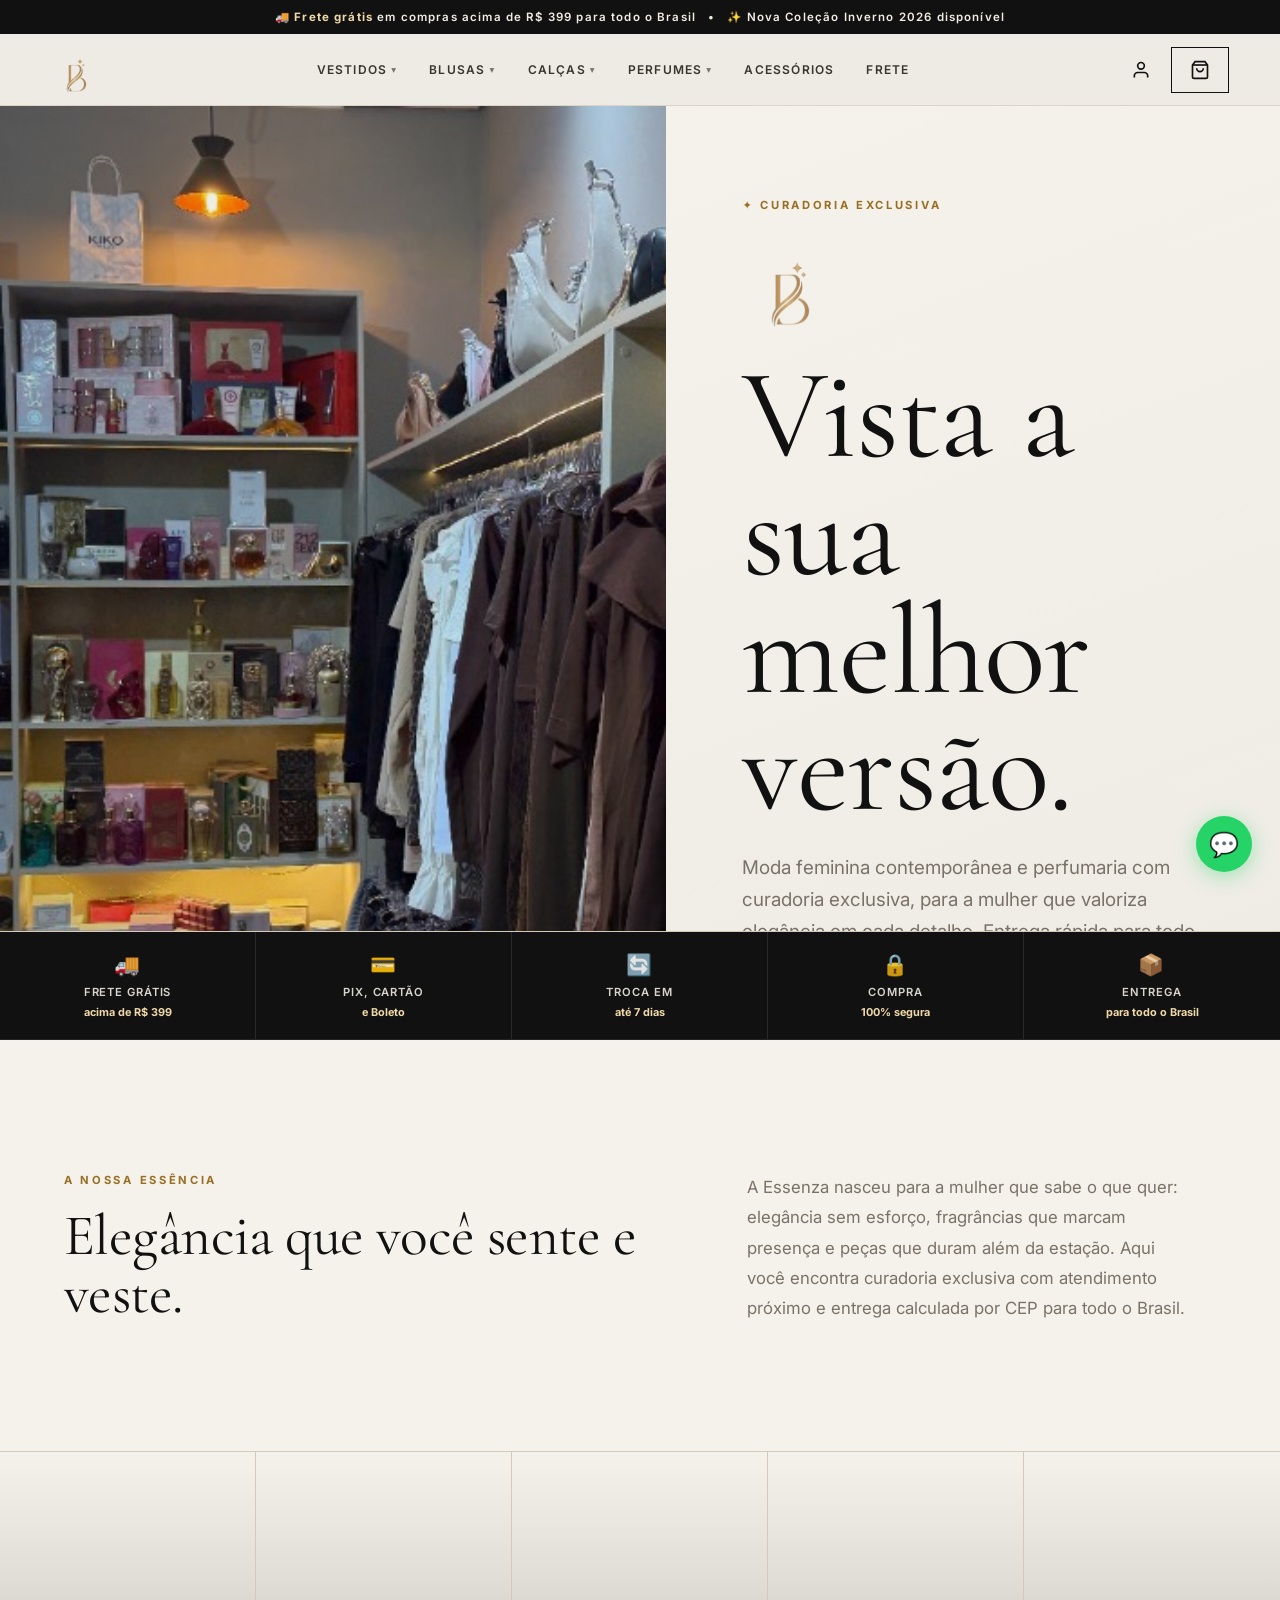
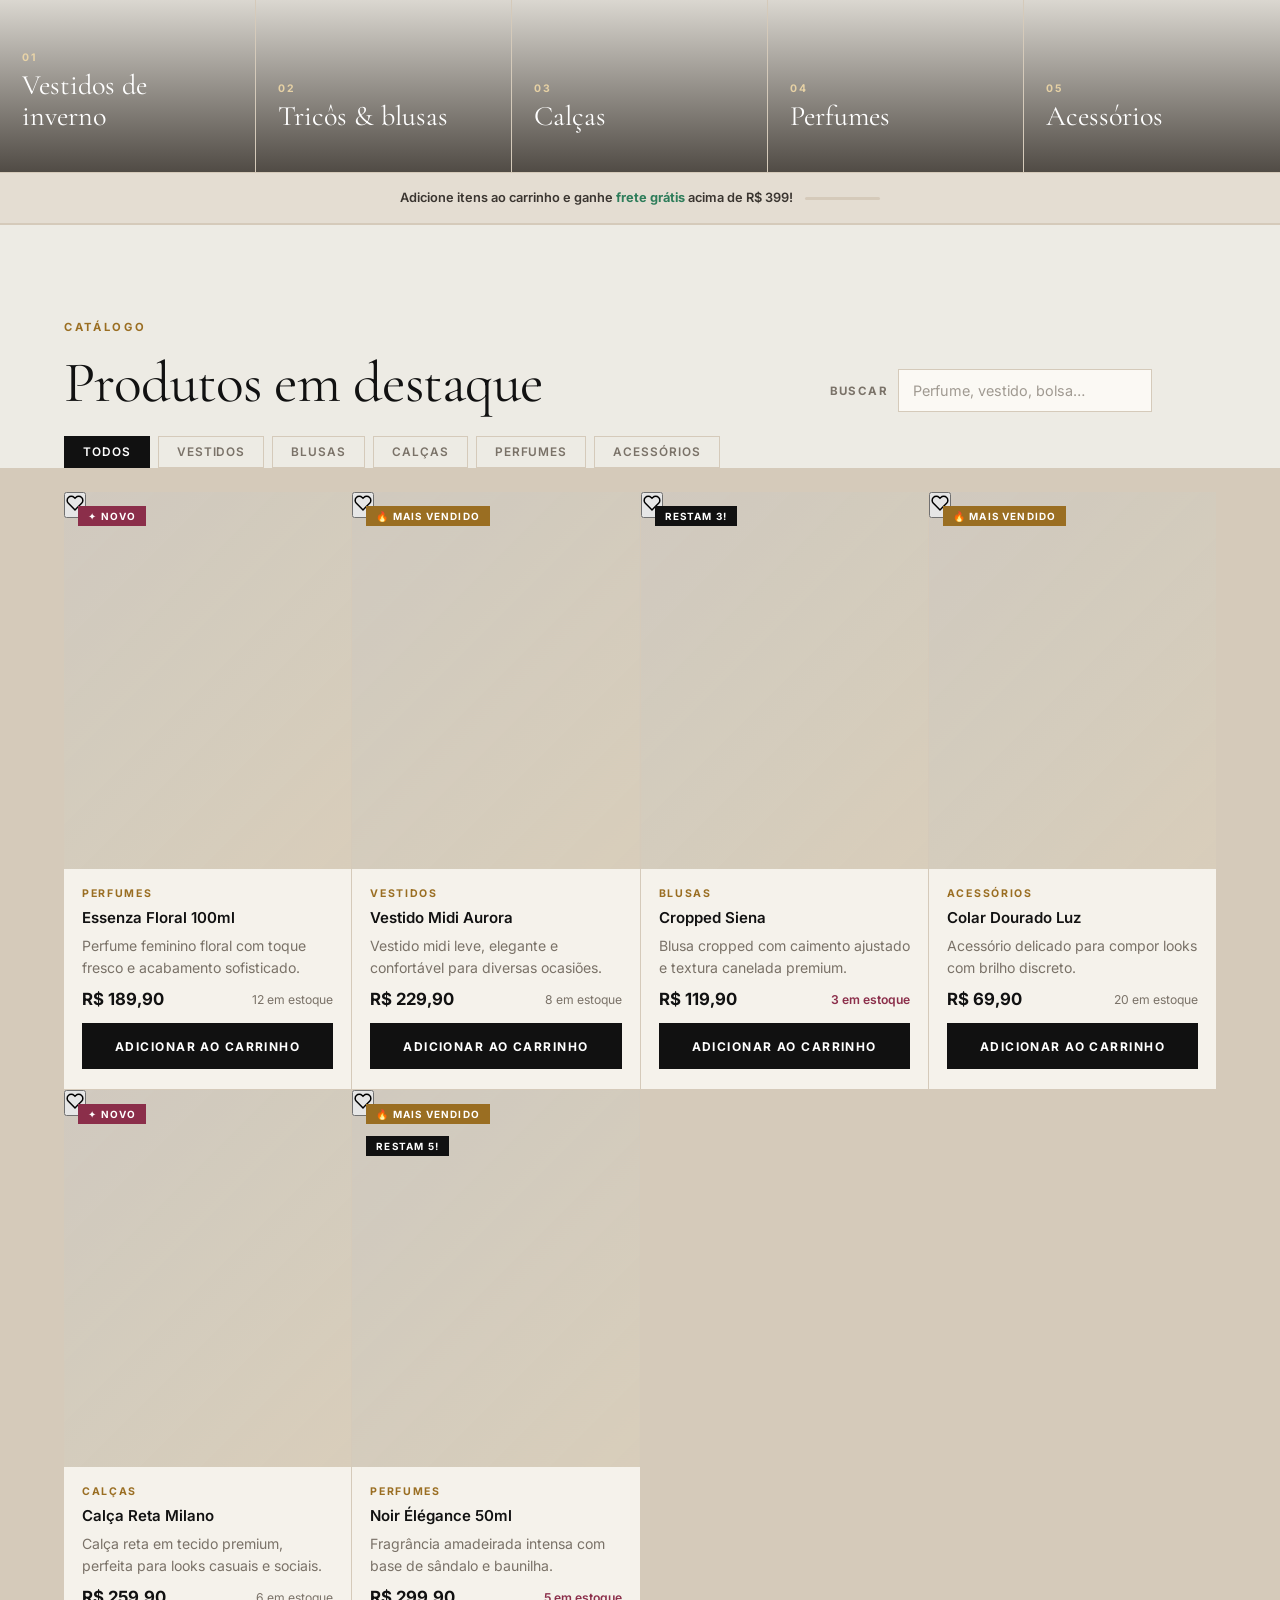
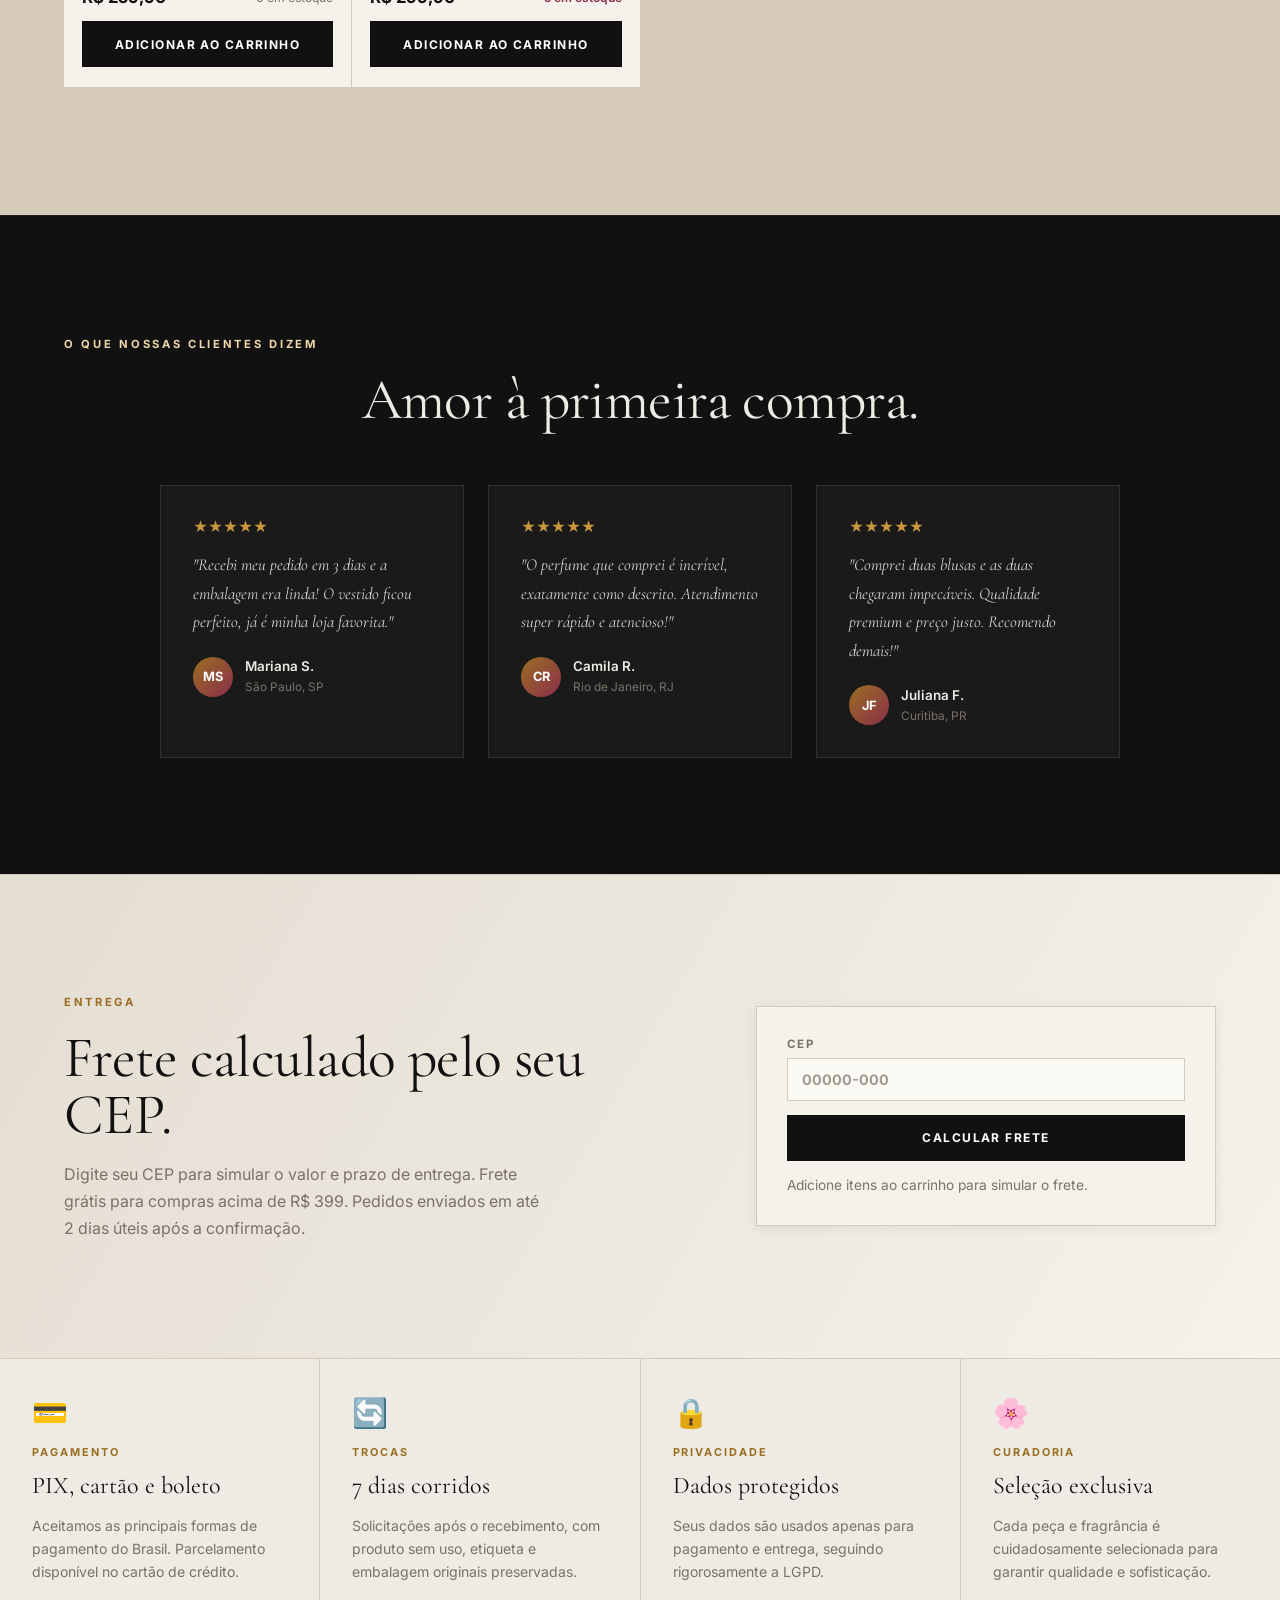
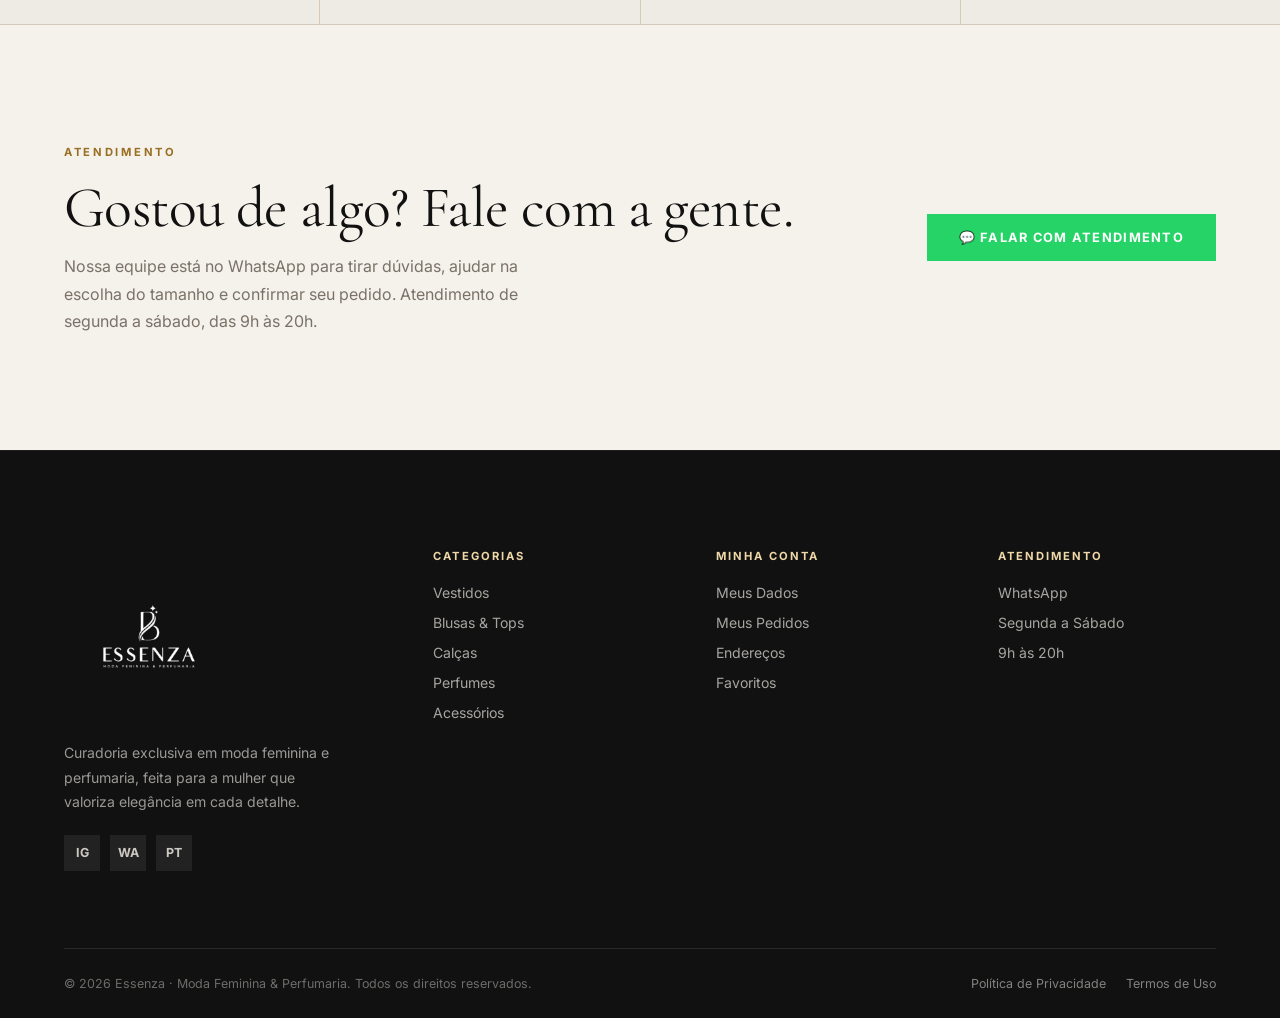
==== commit 0477ac5c: "style: remove winter reference and fix hero image blurriness" ====
--- a/public_html/index.html
+++ b/public_html/index.html
@@ -153,16 +153,16 @@
           />
         </div>
         <div class="hero-copy">
-          <p class="eyebrow">✦ Coleção Inverno 2026</p>
+          <p class="eyebrow">✦ Curadoria Exclusiva</p>
           <img class="hero-symbol" src="assets/essenza-symbol.png" alt="" aria-hidden="true" />
-          <h1>Aqueça a sua<br/>melhor versão.</h1>
+          <h1>Vista a sua<br/>melhor versão.</h1>
           <p>
-            Moda feminina de inverno e perfumaria com curadoria exclusiva,
+            Moda feminina contemporânea e perfumaria com curadoria exclusiva,
             para a mulher que valoriza elegância em cada detalhe.
             Entrega rápida para todo o Brasil.
           </p>
           <div class="hero-actions">
-            <a class="primary-link" href="#loja" id="heroCtaMain">Ver Inverno →</a>
+            <a class="primary-link" href="#loja" id="heroCtaMain">Ver Coleção →</a>
             <a class="secondary-link" href="#loja" data-category-link="Perfumes" id="heroCtaPerfumes">Explorar Perfumes</a>
           </div>
         </div>
--- a/public_html/styles.css
+++ b/public_html/styles.css
@@ -410,6 +410,7 @@
   display: grid;
   grid-template-columns: minmax(300px, 52vw) minmax(300px, 1fr);
   min-height: calc(100vh - 74px);
+  max-height: 780px;
   border-bottom: 1px solid var(--line);
   overflow: hidden;
 }
@@ -425,13 +426,15 @@
   width: 100%;
   height: 100%;
   object-fit: cover;
-  object-position: center top;
-  transform: scale(1.04);
-  transition: transform 8s ease;
+  object-position: center center;
+  transform: scale(1.0);
+  image-rendering: -webkit-optimize-contrast;
+  image-rendering: crisp-edges;
+  transition: transform 6s ease;
 }
 
 .hero-media:hover img {
-  transform: scale(1.0);
+  transform: scale(1.03);
 }
 
 .hero-media::after {
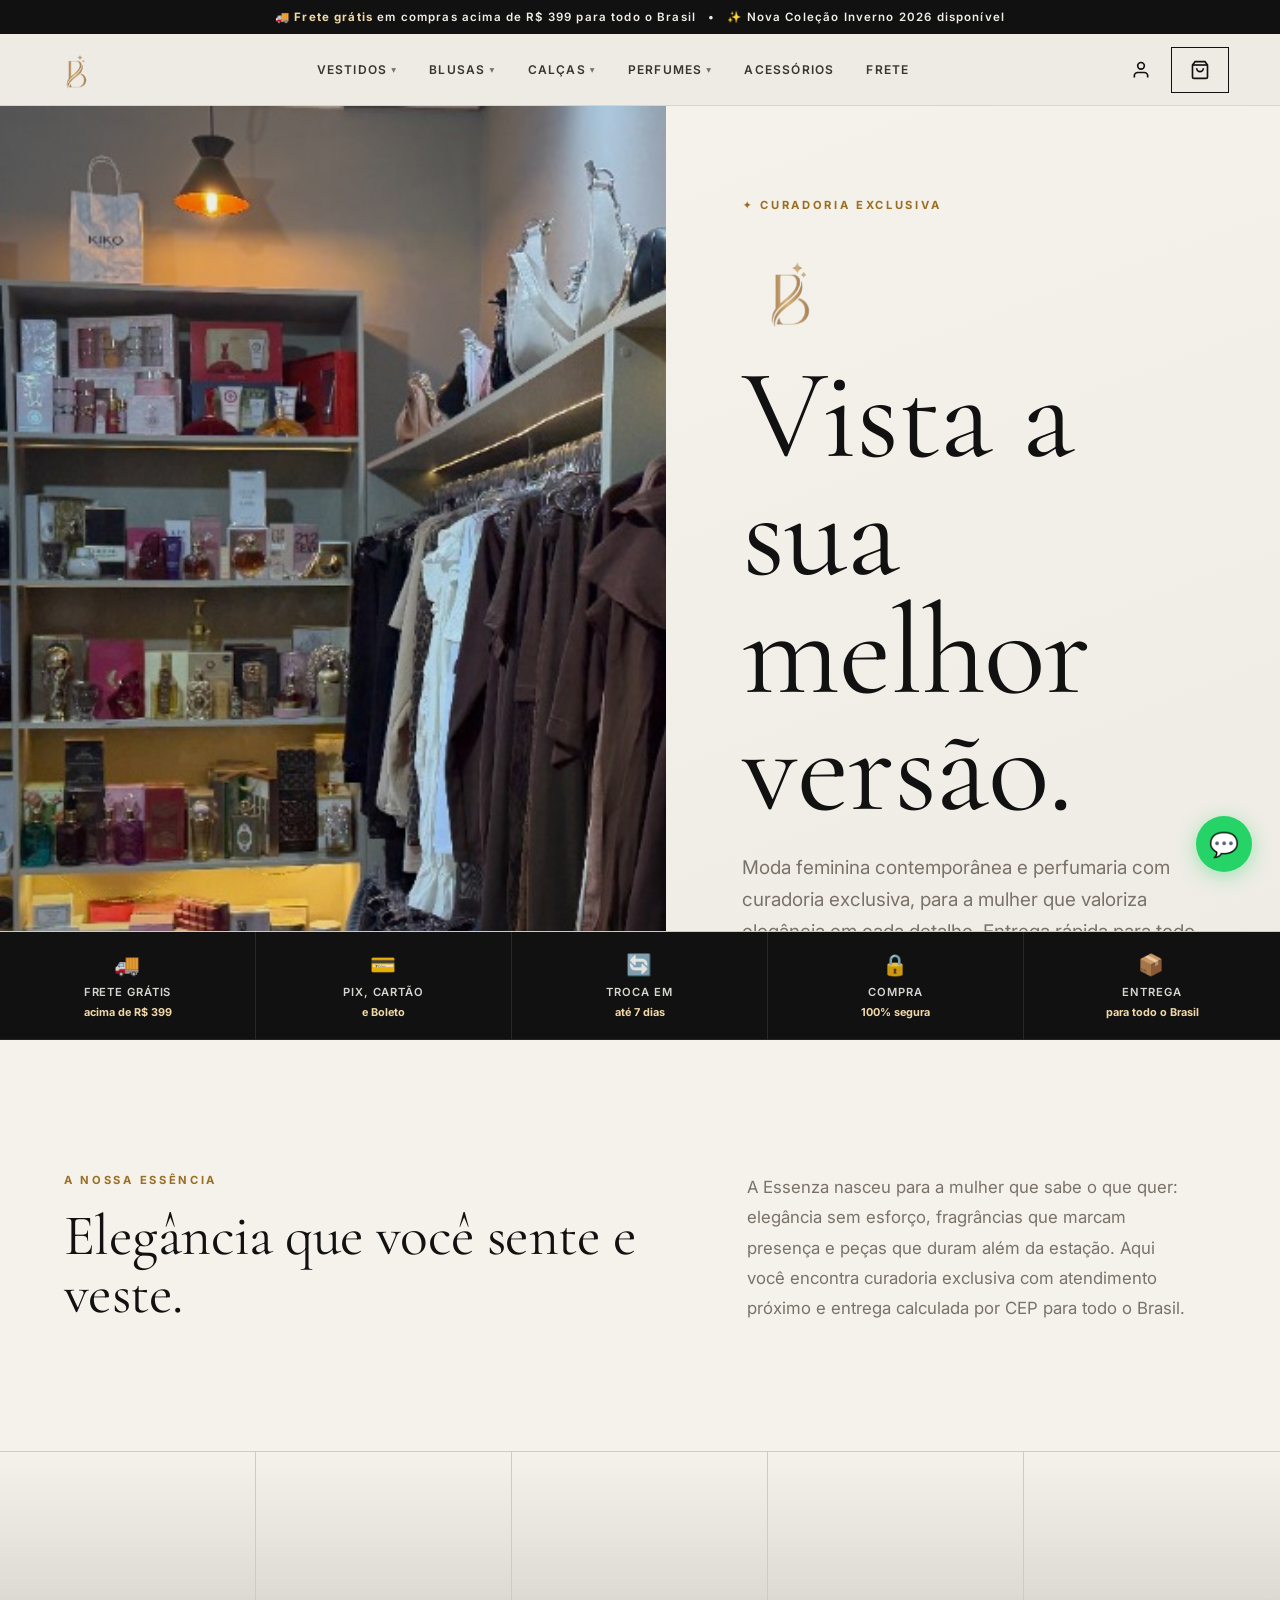
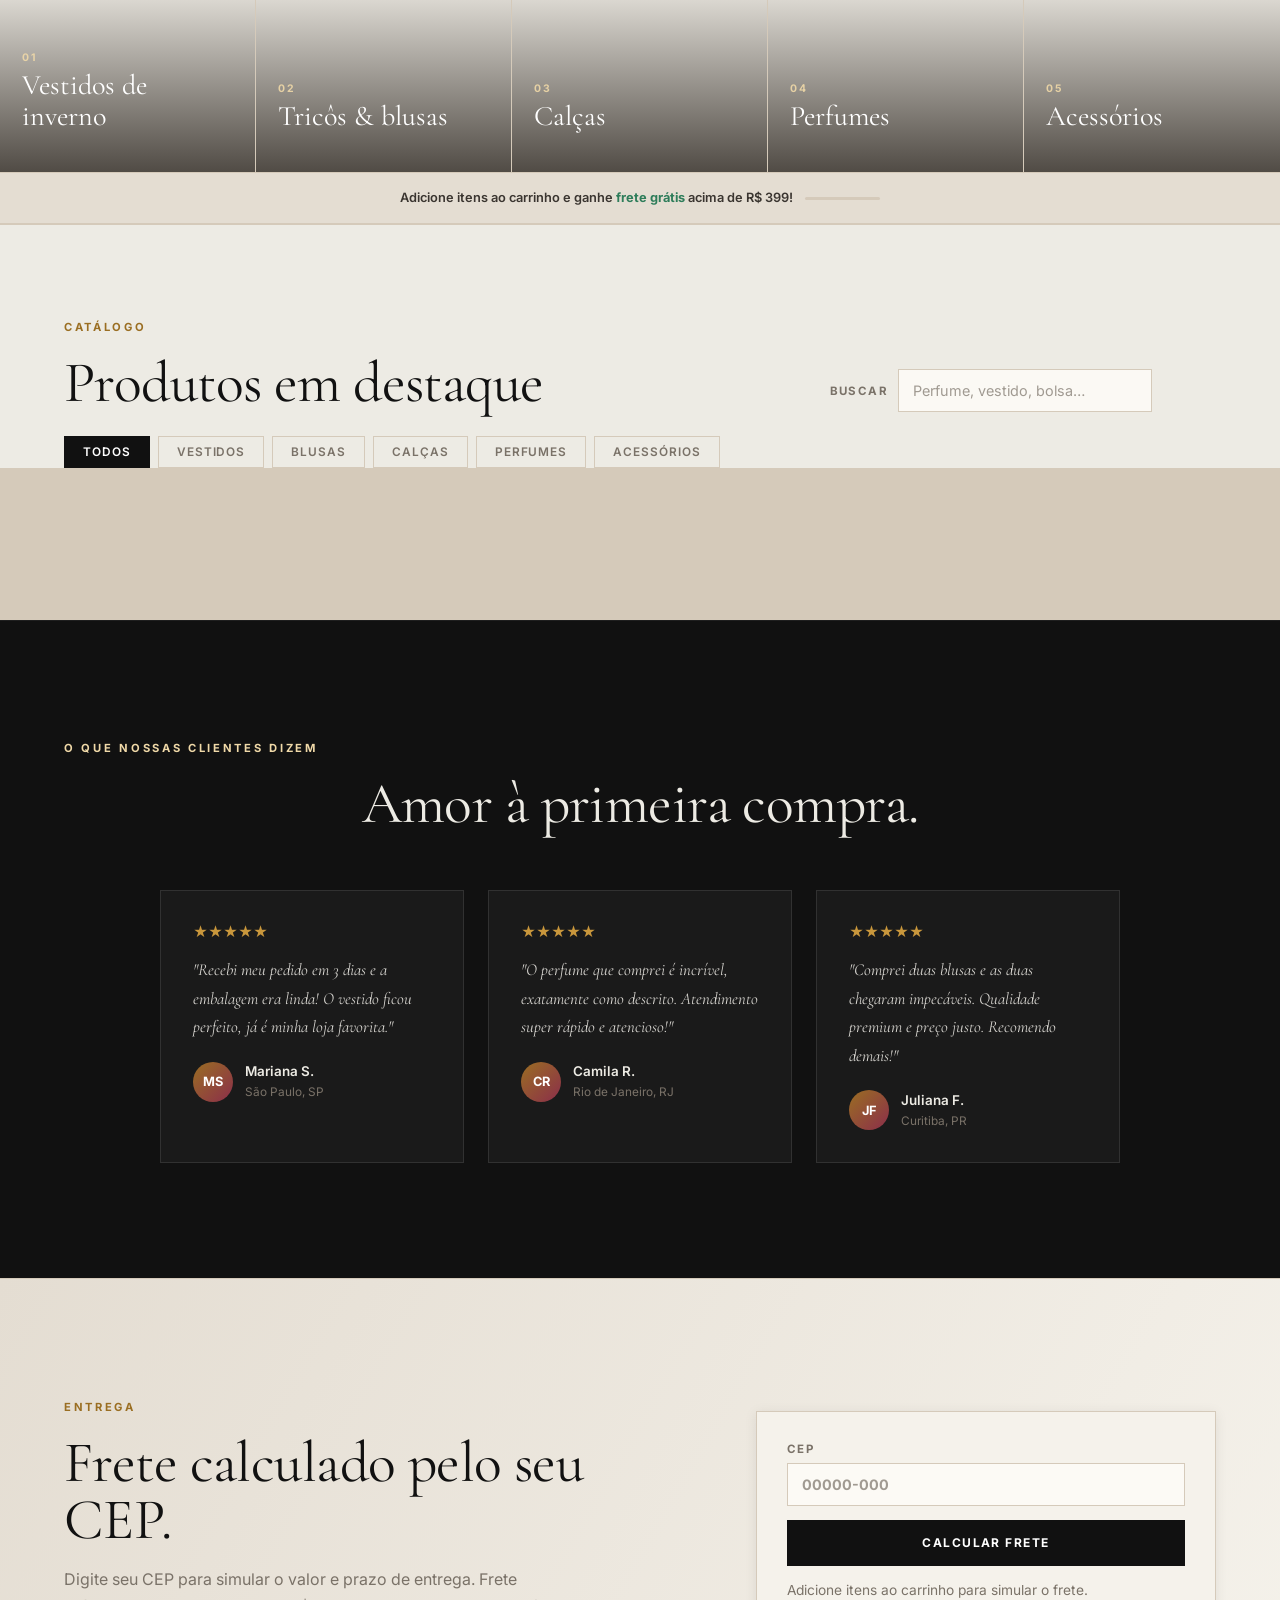
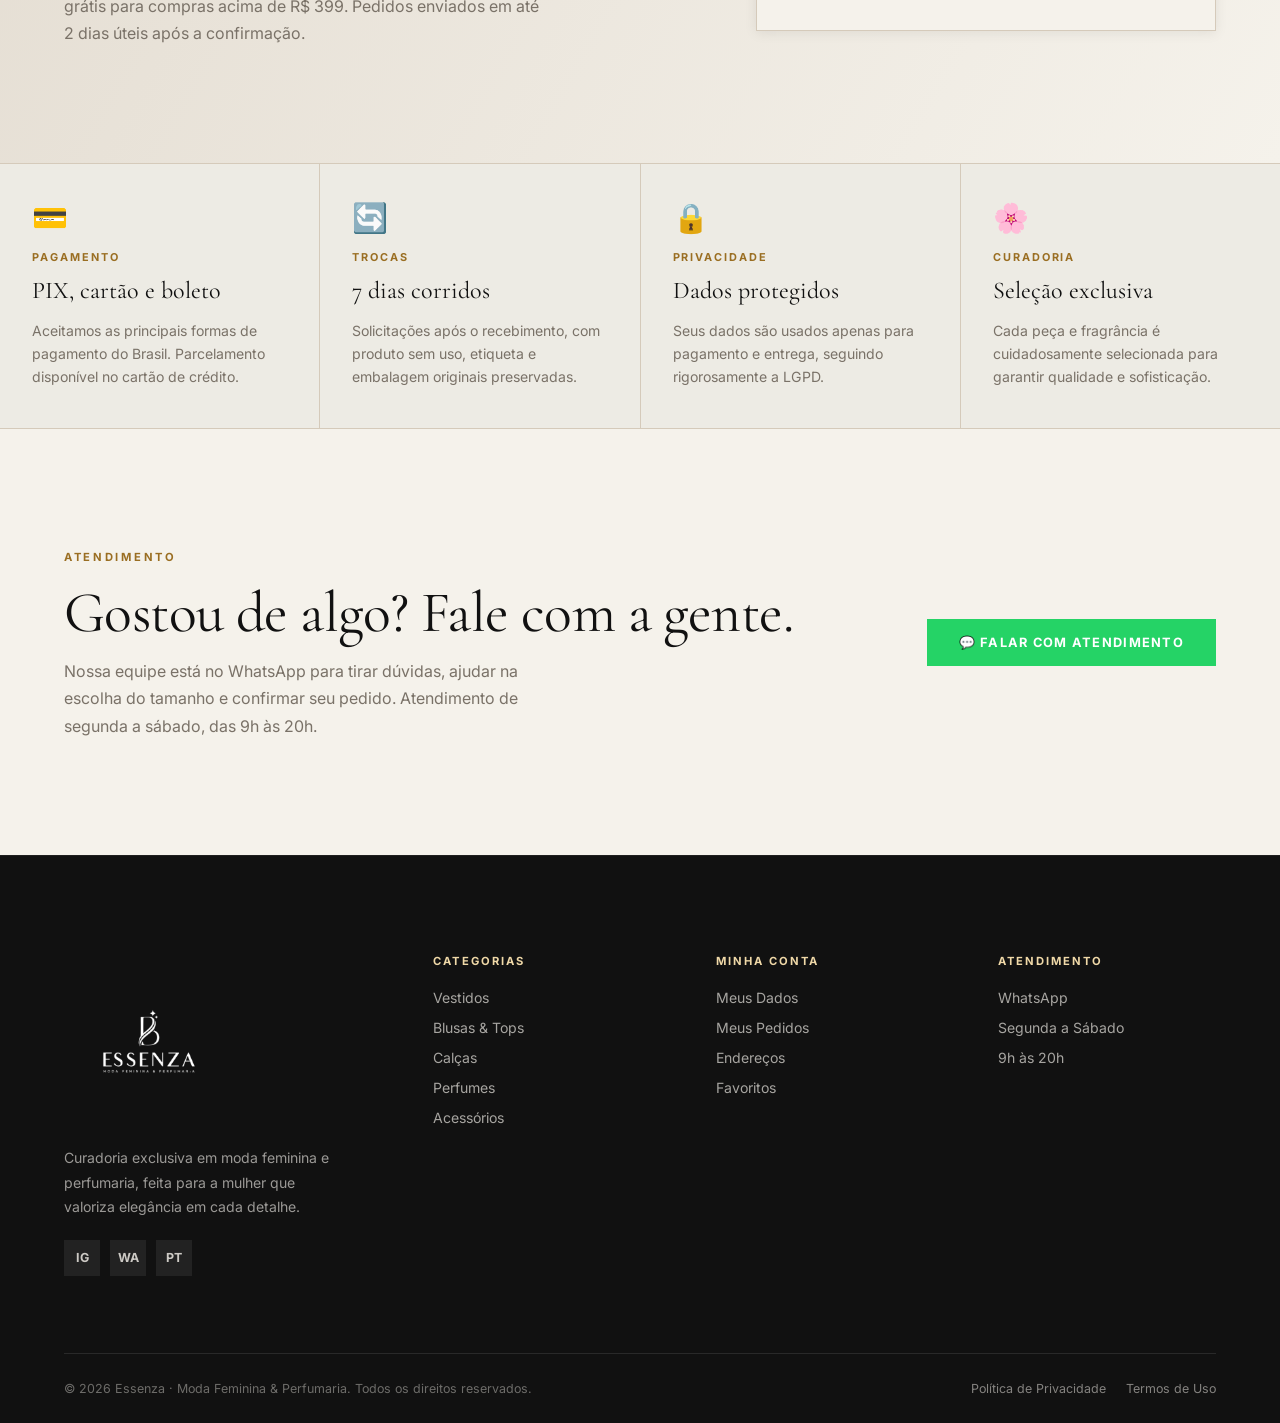
==== commit 644ef180: "feat: implement subcategory routing & center brand header logo" ====
--- a/public_html/index.html
+++ b/public_html/index.html
@@ -33,41 +33,41 @@
 
       <nav class="desktop-nav" aria-label="Navegação principal">
         <div class="nav-item">
-          <a href="#loja" data-category-link="Vestidos">Vestidos <i class="nav-chevron">▾</i></a>
+          <a href="#/loja/Vestidos" data-category-link="Vestidos">Vestidos <i class="nav-chevron">▾</i></a>
           <div class="dropdown">
-            <a href="#loja" data-category-link="Vestidos">Vestidos Longos</a>
-            <a href="#loja" data-category-link="Vestidos">Vestidos Curtos</a>
-            <a href="#loja" data-category-link="Vestidos">Vestidos Midi</a>
-            <a href="#loja" data-category-link="Vestidos">Vestidos Florais</a>
+            <a href="#/loja/Vestidos/Vestidos-Longos" data-category-link="Vestidos" data-subcategory-link="Vestidos Longos">Vestidos Longos</a>
+            <a href="#/loja/Vestidos/Vestidos-Curtos" data-category-link="Vestidos" data-subcategory-link="Vestidos Curtos">Vestidos Curtos</a>
+            <a href="#/loja/Vestidos/Vestidos-Midi" data-category-link="Vestidos" data-subcategory-link="Vestidos Midi">Vestidos Midi</a>
+            <a href="#/loja/Vestidos/Vestidos-Florais" data-category-link="Vestidos" data-subcategory-link="Vestidos Florais">Vestidos Florais</a>
           </div>
         </div>
         <div class="nav-item">
-          <a href="#loja" data-category-link="Blusas">Blusas <i class="nav-chevron">▾</i></a>
+          <a href="#/loja/Blusas" data-category-link="Blusas">Blusas <i class="nav-chevron">▾</i></a>
           <div class="dropdown">
-            <a href="#loja" data-category-link="Blusas">T-Shirts</a>
-            <a href="#loja" data-category-link="Blusas">Croppeds</a>
-            <a href="#loja" data-category-link="Blusas">Blusas Sociais</a>
-            <a href="#loja" data-category-link="Blusas">Regatas</a>
+            <a href="#/loja/Blusas/T-Shirts" data-category-link="Blusas" data-subcategory-link="T-Shirts">T-Shirts</a>
+            <a href="#/loja/Blusas/Croppeds" data-category-link="Blusas" data-subcategory-link="Croppeds">Croppeds</a>
+            <a href="#/loja/Blusas/Blusas-Sociais" data-category-link="Blusas" data-subcategory-link="Blusas Sociais">Blusas Sociais</a>
+            <a href="#/loja/Blusas/Regatas" data-category-link="Blusas" data-subcategory-link="Regatas">Regatas</a>
           </div>
         </div>
         <div class="nav-item">
-          <a href="#loja" data-category-link="Calças">Calças <i class="nav-chevron">▾</i></a>
+          <a href="#/loja/Calças" data-category-link="Calças">Calças <i class="nav-chevron">▾</i></a>
           <div class="dropdown">
-            <a href="#loja" data-category-link="Calças">Calça Jeans</a>
-            <a href="#loja" data-category-link="Calças">Calça Social</a>
-            <a href="#loja" data-category-link="Calças">Legging</a>
-            <a href="#loja" data-category-link="Calças">Shorts</a>
+            <a href="#/loja/Calças/Calça-Jeans" data-category-link="Calças" data-subcategory-link="Calça Jeans">Calça Jeans</a>
+            <a href="#/loja/Calças/Calça-Social" data-category-link="Calças" data-subcategory-link="Calça Social">Calça Social</a>
+            <a href="#/loja/Calças/Legging" data-category-link="Calças" data-subcategory-link="Legging">Legging</a>
+            <a href="#/loja/Calças/Shorts" data-category-link="Calças" data-subcategory-link="Shorts">Shorts</a>
           </div>
         </div>
         <div class="nav-item">
-          <a href="#loja" data-category-link="Perfumes">Perfumes <i class="nav-chevron">▾</i></a>
+          <a href="#/loja/Perfumes" data-category-link="Perfumes">Perfumes <i class="nav-chevron">▾</i></a>
           <div class="dropdown">
-            <a href="#loja" data-category-link="Perfumes">Feminino</a>
-            <a href="#loja" data-category-link="Perfumes">Masculino</a>
-            <a href="#loja" data-category-link="Perfumes">Unissex</a>
-          </div>
-        </div>
-        <a href="#loja" data-category-link="Acessórios">Acessórios</a>
+            <a href="#/loja/Perfumes/Feminino" data-category-link="Perfumes" data-subcategory-link="Feminino">Feminino</a>
+            <a href="#/loja/Perfumes/Masculino" data-category-link="Perfumes" data-subcategory-link="Masculino">Masculino</a>
+            <a href="#/loja/Perfumes/Unissex" data-category-link="Perfumes" data-subcategory-link="Unissex">Unissex</a>
+          </div>
+        </div>
+        <a href="#/loja/Acessórios" data-category-link="Acessórios">Acessórios</a>
         <a href="#frete">Frete</a>
       </nav>
 
@@ -219,7 +219,7 @@
            CATEGORIAS
       ══════════════════════════════════════════ -->
       <section class="category-showcase" aria-label="Nossas categorias">
-        <a class="category-card" href="#loja" data-category-link="Vestidos" id="catVestidos">
+        <a class="category-card" href="#/loja/Vestidos" data-category-link="Vestidos" id="catVestidos">
           <div class="category-card-bg" style="background-image: url('https://images.unsplash.com/photo-1544022613-e87ca75a784a?auto=format&fit=crop&w=600&q=80')"></div>
           <div class="category-card-content">
             <span class="category-card-num">01</span>
@@ -227,7 +227,7 @@
             <small>Texturas encorpadas para dias frios.</small>
           </div>
         </a>
-        <a class="category-card" href="#loja" data-category-link="Blusas" id="catBlusas">
+        <a class="category-card" href="#/loja/Blusas" data-category-link="Blusas" id="catBlusas">
           <div class="category-card-bg" style="background-image: url('https://images.unsplash.com/photo-1515886657613-9f3515b0c78f?auto=format&fit=crop&w=600&q=80')"></div>
           <div class="category-card-content">
             <span class="category-card-num">02</span>
@@ -235,7 +235,7 @@
             <small>Camadas elegantes para aquecer.</small>
           </div>
         </a>
-        <a class="category-card" href="#loja" data-category-link="Calças" id="catCalcas">
+        <a class="category-card" href="#/loja/Calças" data-category-link="Calças" id="catCalcas">
           <div class="category-card-bg" style="background-image: url('https://images.unsplash.com/photo-1485968579580-b6d095142e6e?auto=format&fit=crop&w=600&q=80')"></div>
           <div class="category-card-content">
             <span class="category-card-num">03</span>
@@ -243,15 +243,15 @@
             <small>Alfaiataria e conforto para o frio.</small>
           </div>
         </a>
-        <a class="category-card" href="#loja" data-category-link="Perfumes" id="catPerfumes">
-          <div class="category-card-bg" style="background-image: url('https://images.unsplash.com/photo-1592945403244-b3fbafd7f539?auto=format&fit=crop&w=600&q=80')"></div>
+        <a class="category-card" href="#/loja/Perfumes" data-category-link="Perfumes" id="catPerfumes">
+          <div class="category-card-bg" style="background-image: url('https://images.unsplash.com/photo-1592945403244-b3fbafd7f539?auto=format&fit=crop&w=900&q=80')"></div>
           <div class="category-card-content">
             <span class="category-card-num">04</span>
             <strong>Perfumes</strong>
             <small>Fragrâncias que ficam na memória.</small>
           </div>
         </a>
-        <a class="category-card" href="#loja" data-category-link="Acessórios" id="catAcessorios">
+        <a class="category-card" href="#/loja/Acessórios" data-category-link="Acessórios" id="catAcessorios">
           <div class="category-card-bg" style="background-image: url('https://images.unsplash.com/photo-1515562141207-7a88fb7ce338?auto=format&fit=crop&w=600&q=80')"></div>
           <div class="category-card-content">
             <span class="category-card-num">05</span>
@@ -279,7 +279,7 @@
       <section class="section-heading" id="loja">
         <div>
           <p class="eyebrow">Catálogo</p>
-          <h2>Produtos em destaque</h2>
+          <h2 id="catalogTitle">Produtos em destaque</h2>
         </div>
         <label class="toolbar" style="gap:0">
           <span style="font-size:0.72rem;font-weight:700;letter-spacing:0.12em;text-transform:uppercase;color:var(--muted);margin-right:10px;">Buscar</span>
@@ -436,11 +436,11 @@
         <div class="footer-col">
           <h4>Categorias</h4>
           <ul>
-            <li><a href="#loja" data-category-link="Vestidos">Vestidos</a></li>
-            <li><a href="#loja" data-category-link="Blusas">Blusas &amp; Tops</a></li>
-            <li><a href="#loja" data-category-link="Calças">Calças</a></li>
-            <li><a href="#loja" data-category-link="Perfumes">Perfumes</a></li>
-            <li><a href="#loja" data-category-link="Acessórios">Acessórios</a></li>
+            <li><a href="#/loja/Vestidos" data-category-link="Vestidos">Vestidos</a></li>
+            <li><a href="#/loja/Blusas" data-category-link="Blusas">Blusas &amp; Tops</a></li>
+            <li><a href="#/loja/Calças" data-category-link="Calças">Calças</a></li>
+            <li><a href="#/loja/Perfumes" data-category-link="Perfumes">Perfumes</a></li>
+            <li><a href="#/loja/Acessórios" data-category-link="Acessórios">Acessórios</a></li>
           </ul>
         </div>
         <div class="footer-col">
--- a/public_html/styles.css
+++ b/public_html/styles.css
@@ -292,6 +292,7 @@
   object-fit: contain;
   object-position: center;
   mix-blend-mode: multiply;
+  transform: translateY(-4px);
 }
 
 /* Nav desktop */
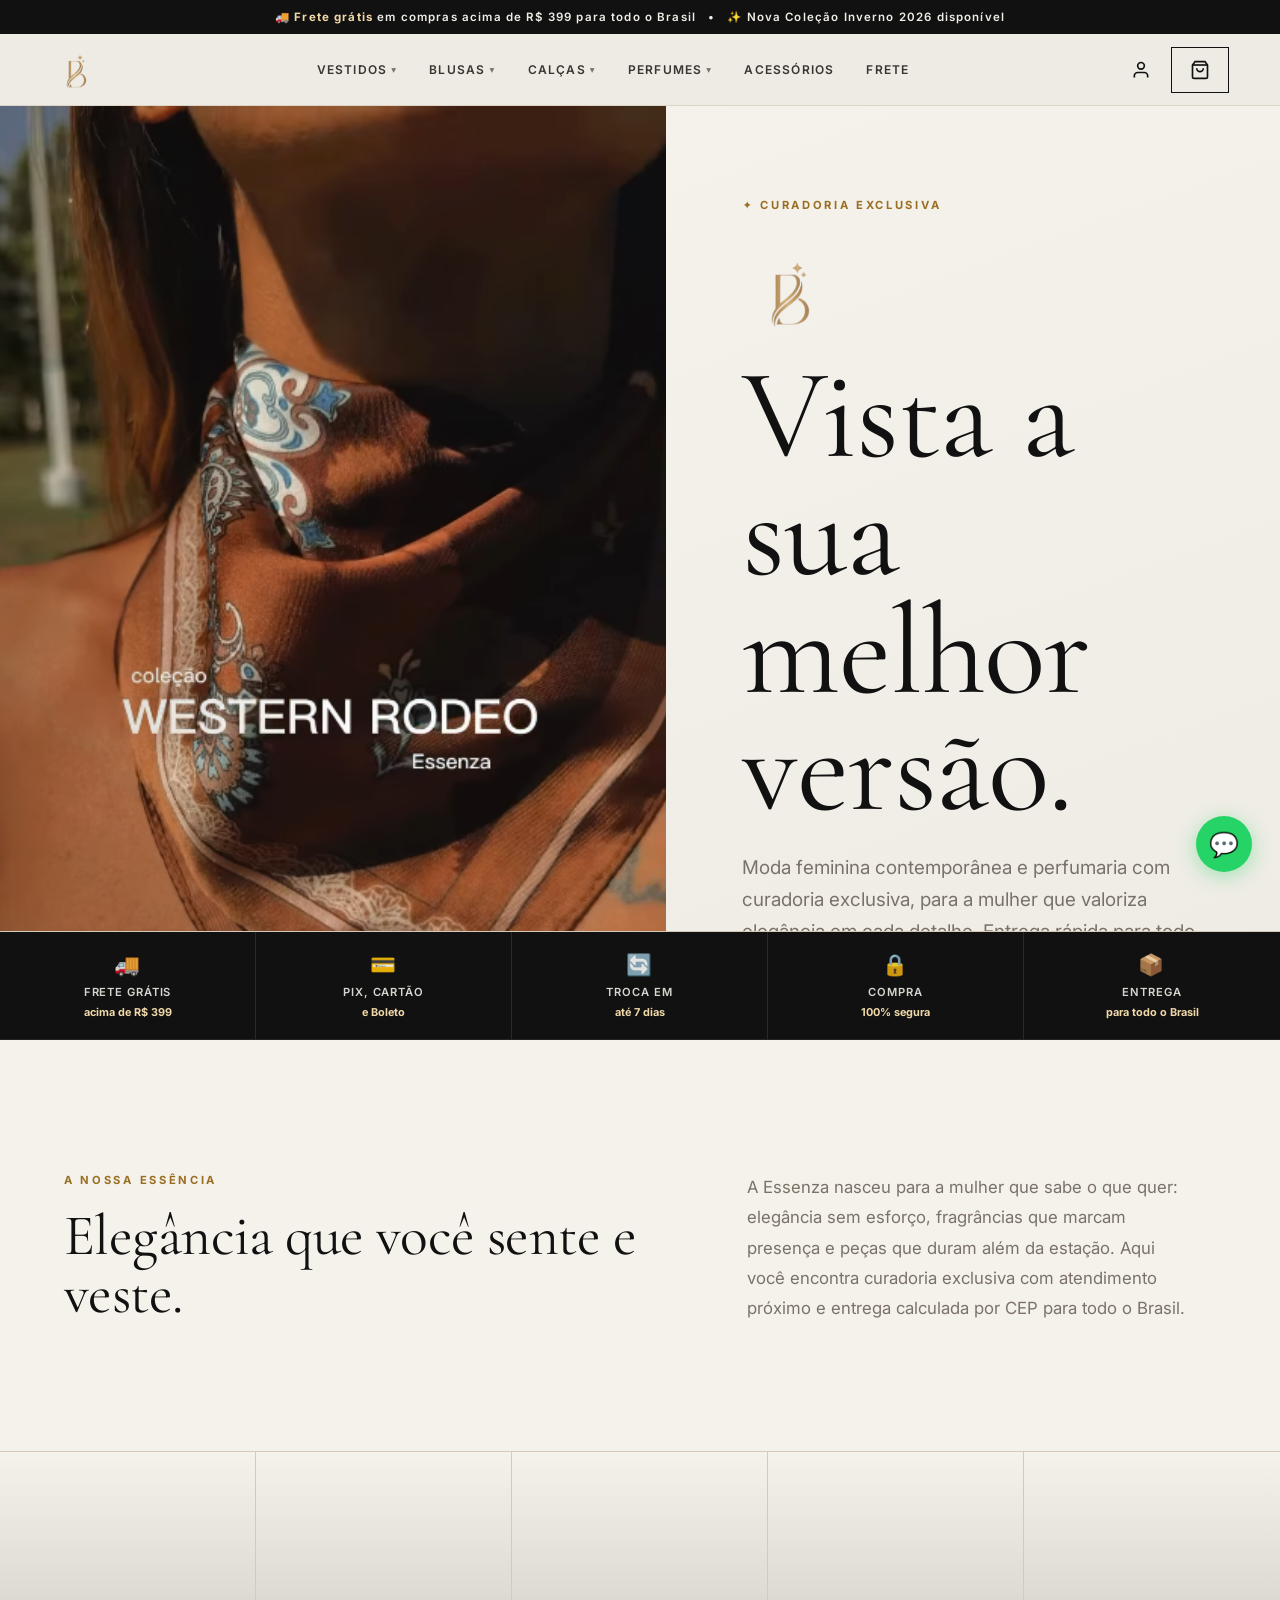
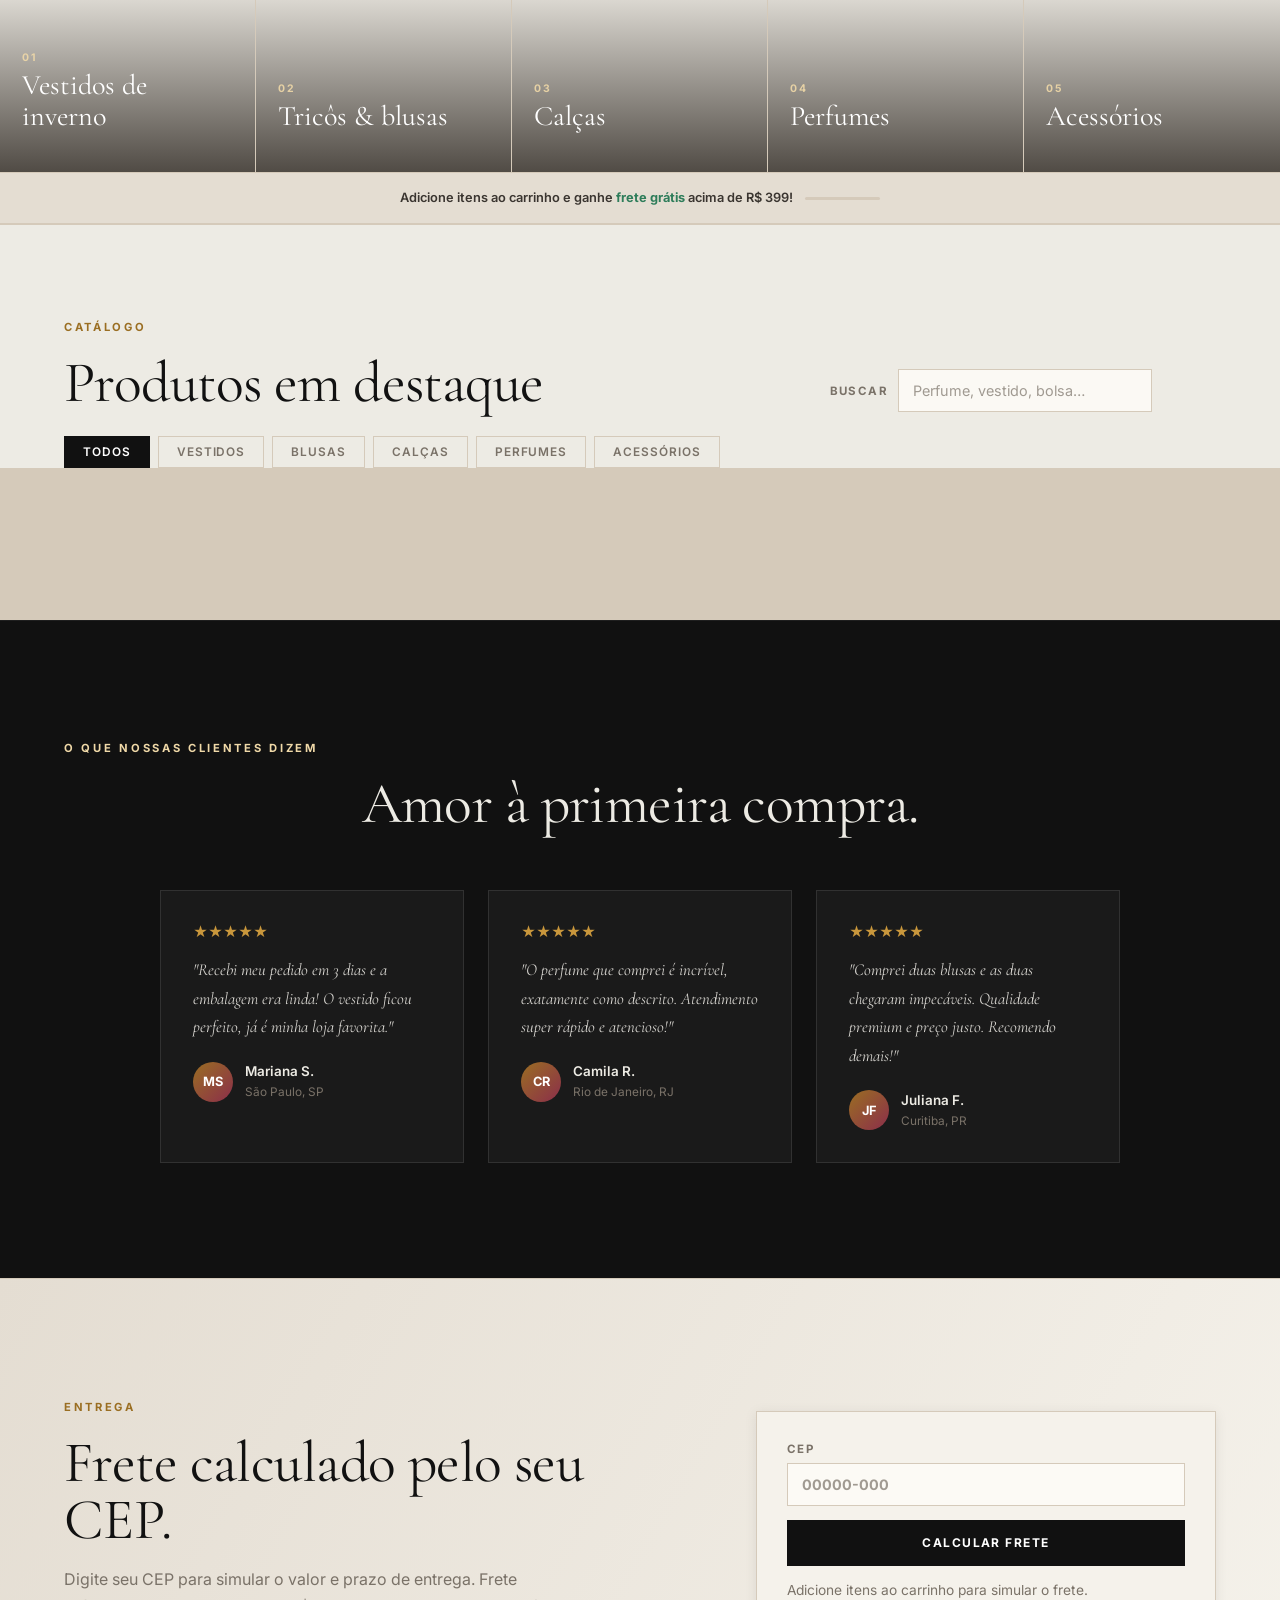
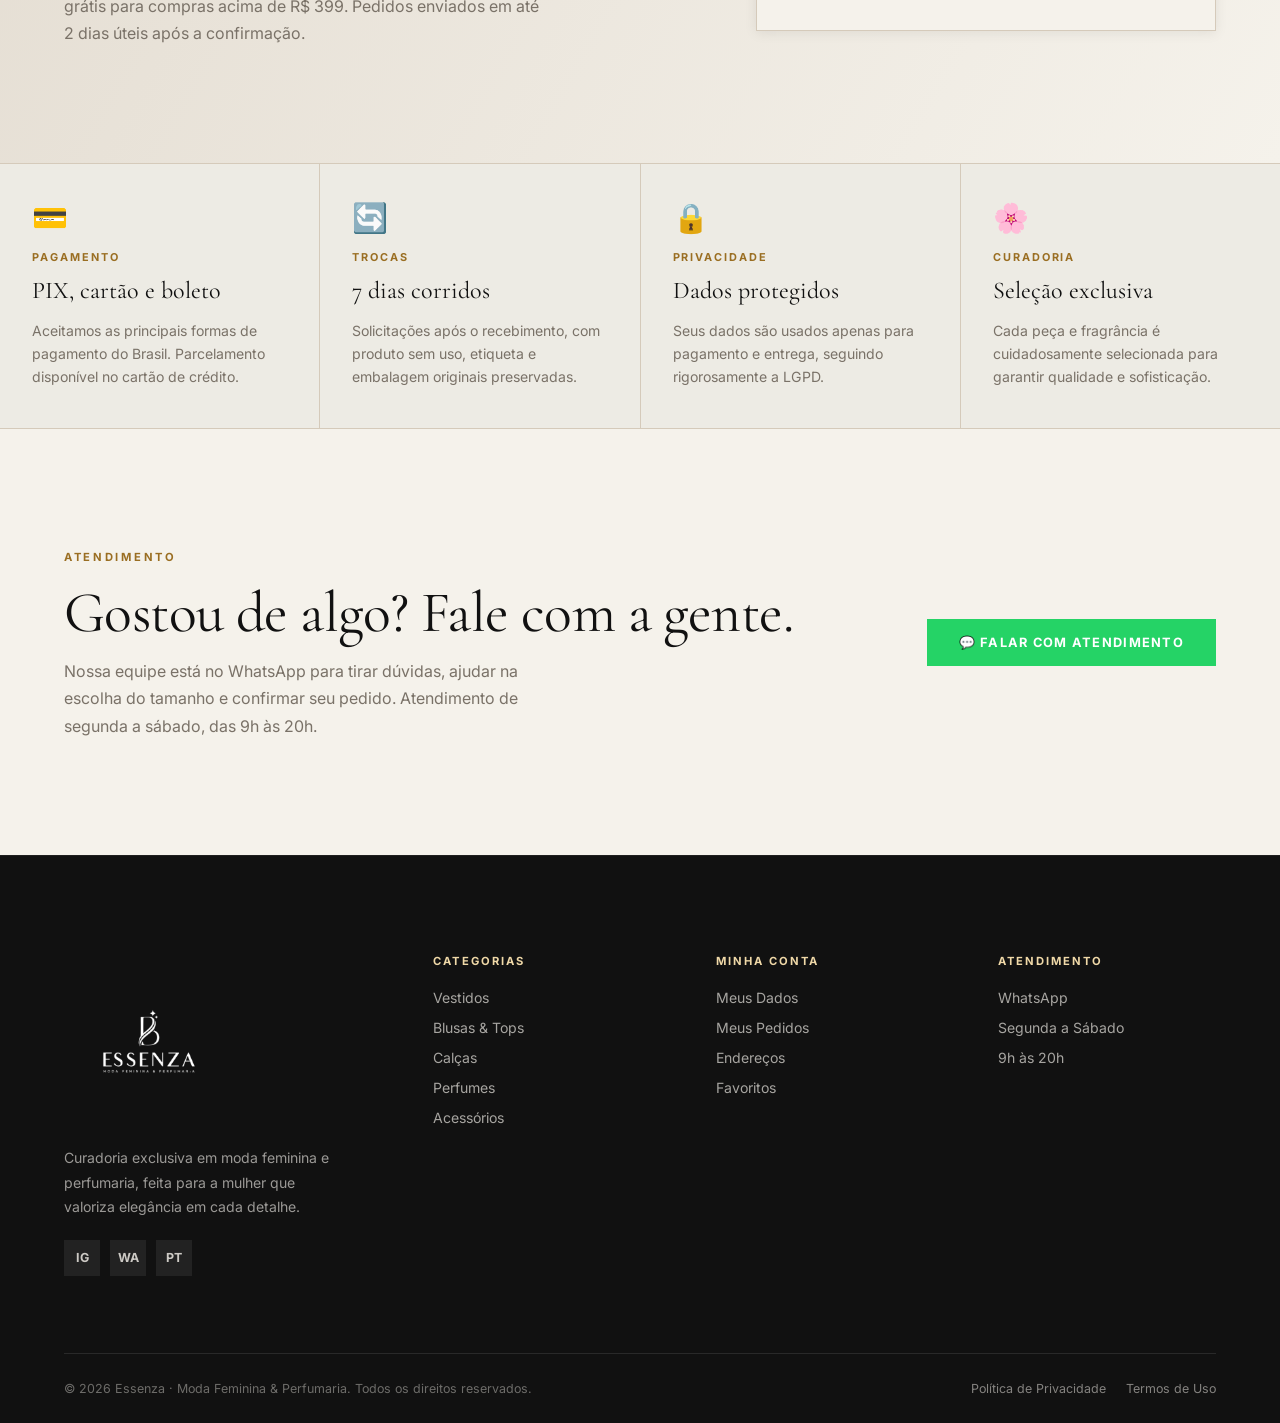
==== commit 5608d0da: "feat: change hero banner to Western Rodeo PNG" ====
--- a/public_html/index.html
+++ b/public_html/index.html
@@ -147,8 +147,8 @@
       <section class="hero" aria-label="Banner principal">
         <div class="hero-media" aria-hidden="true">
           <img
-            src="assets/hero-banner.jpg"
-            alt="Interior da loja Essenza com roupas e perfumes"
+            src="assets/hero-banner.png"
+            alt="Coleção Western Rodeo Essenza - Detalhe de lenço estampado marrom no pescoço"
             loading="eager"
           />
         </div>
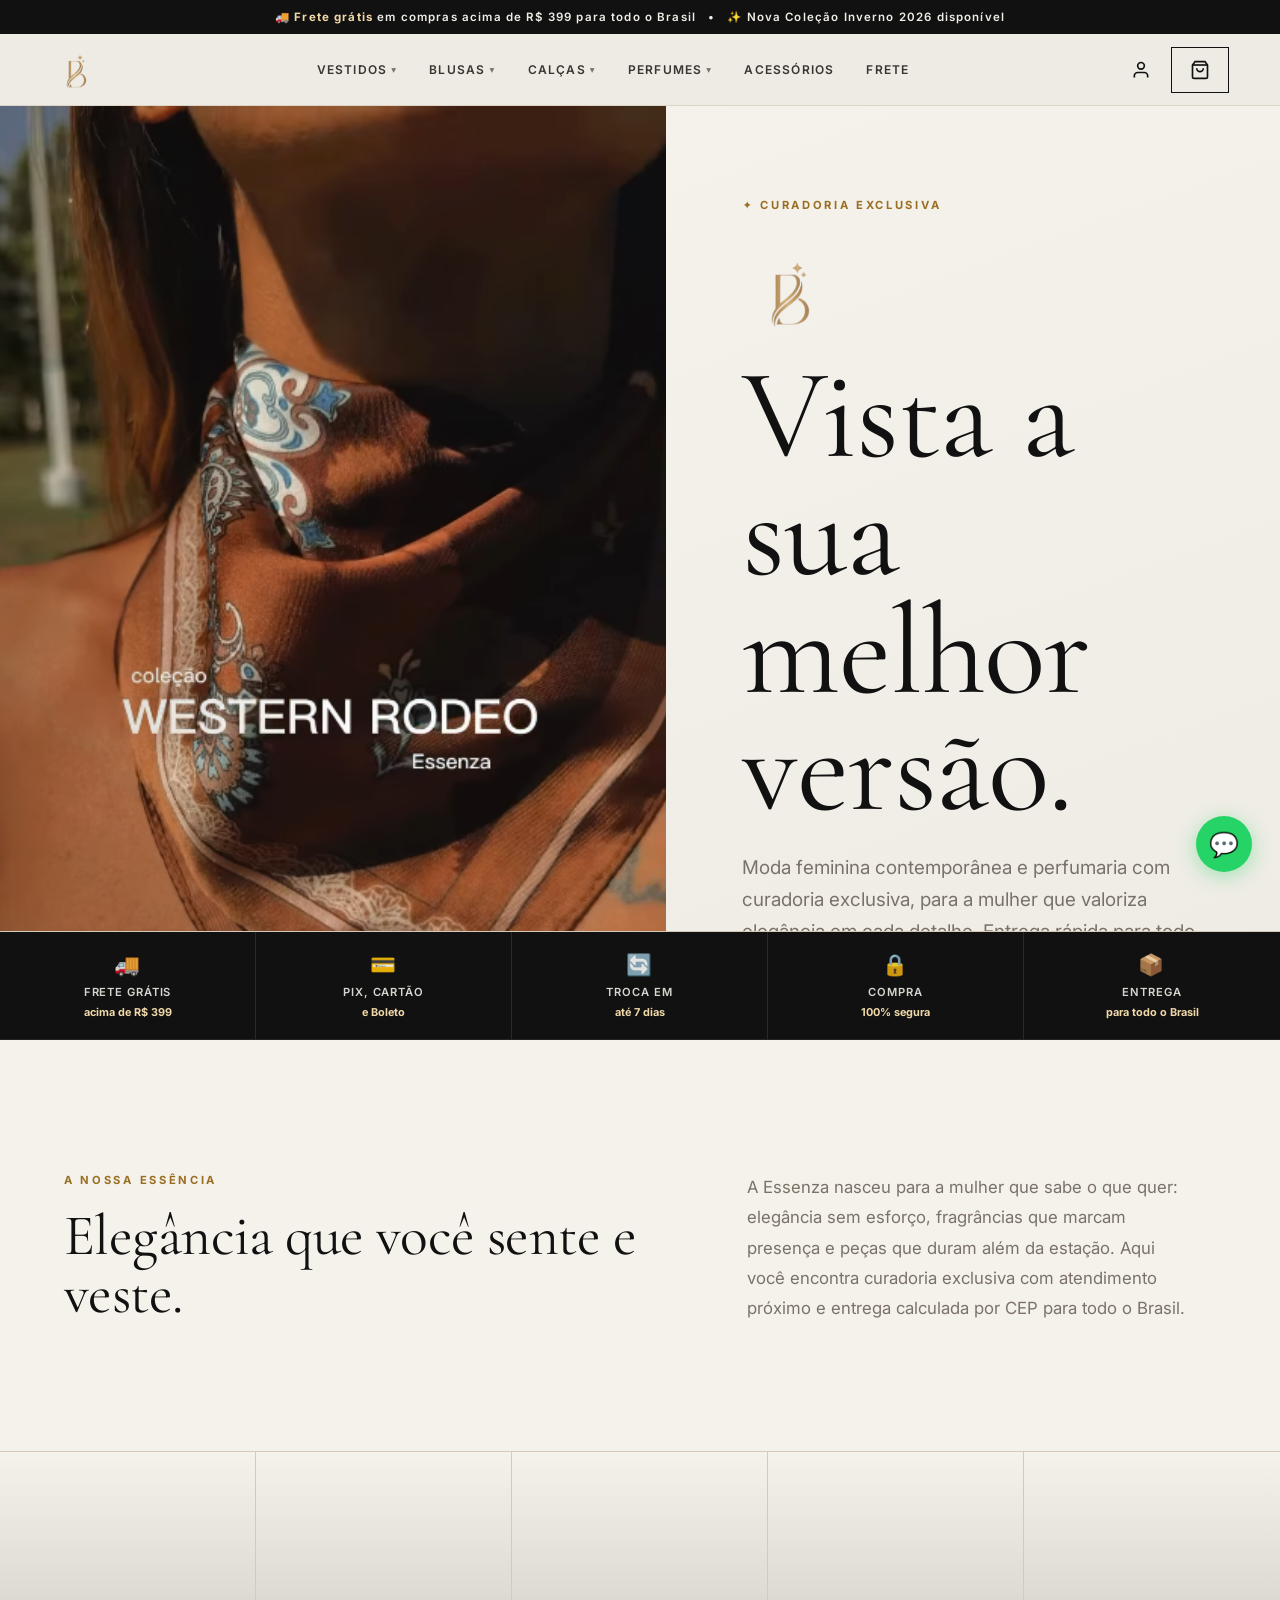
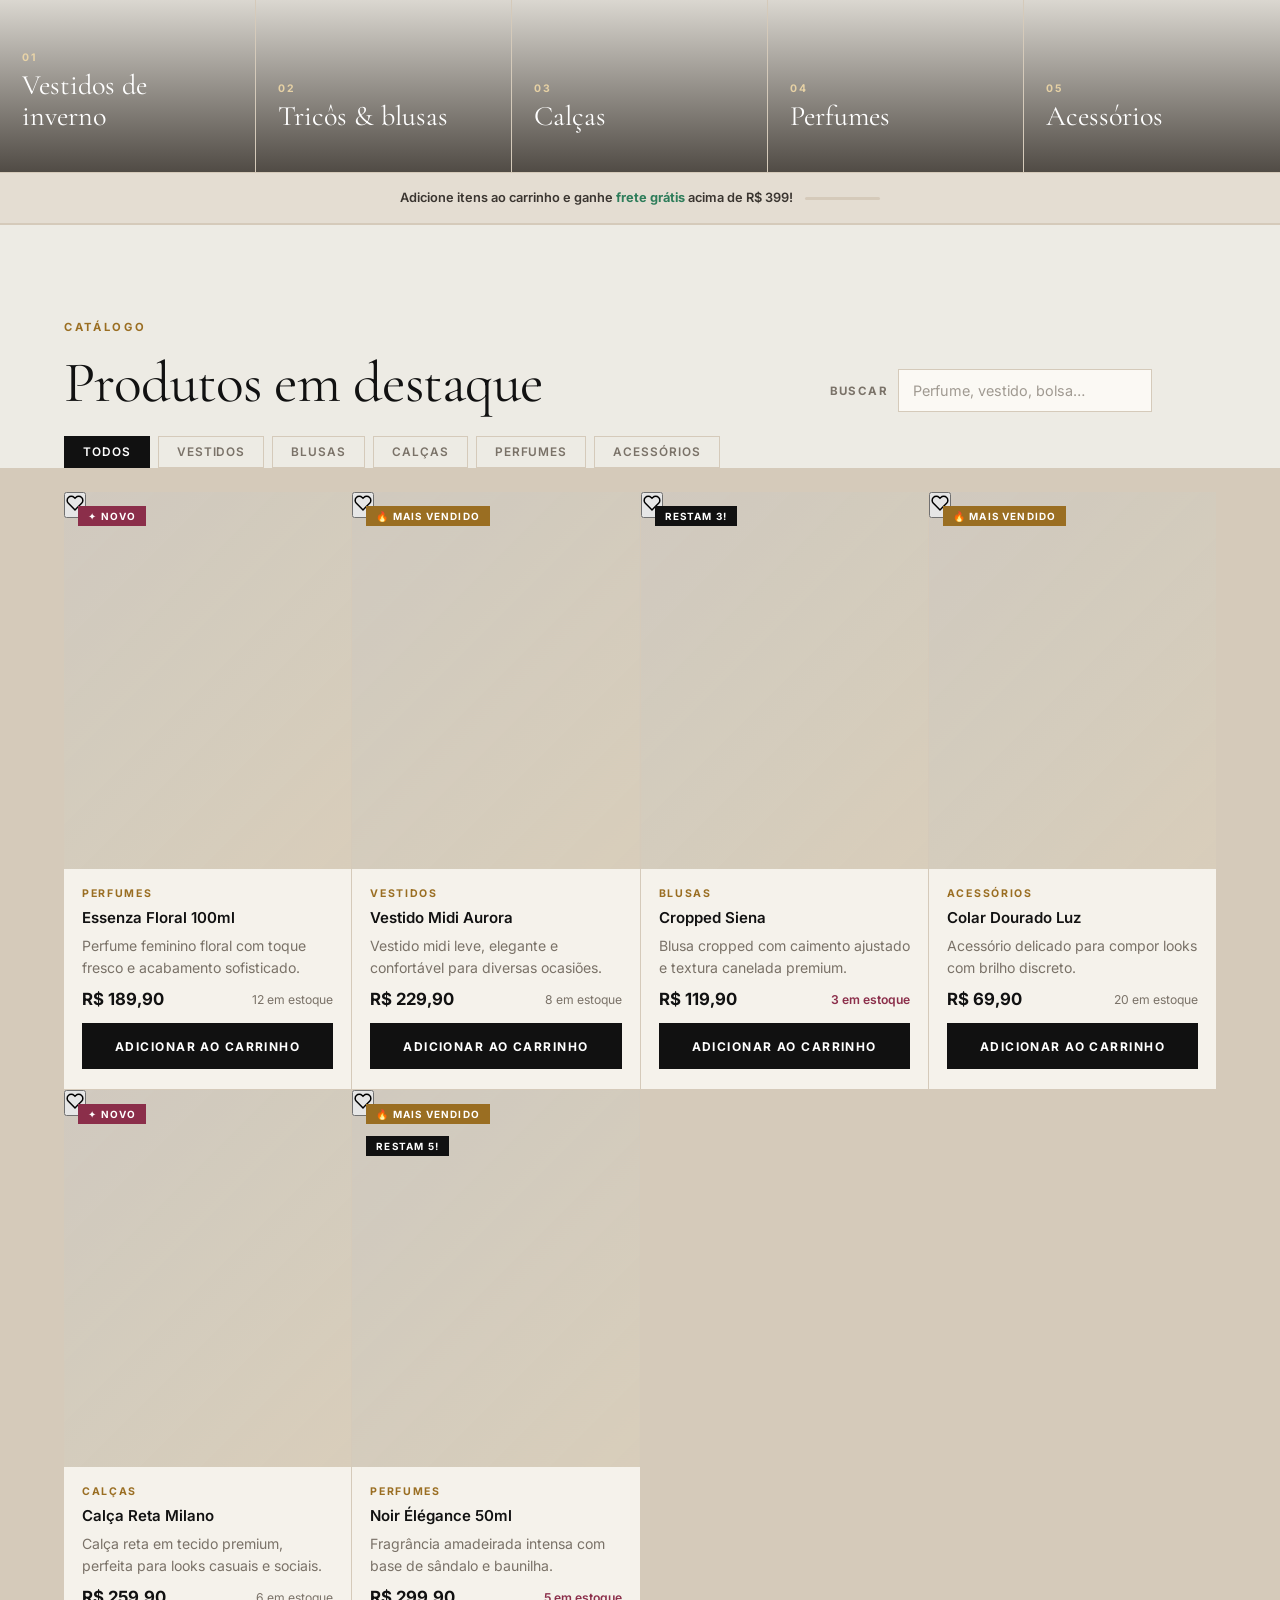
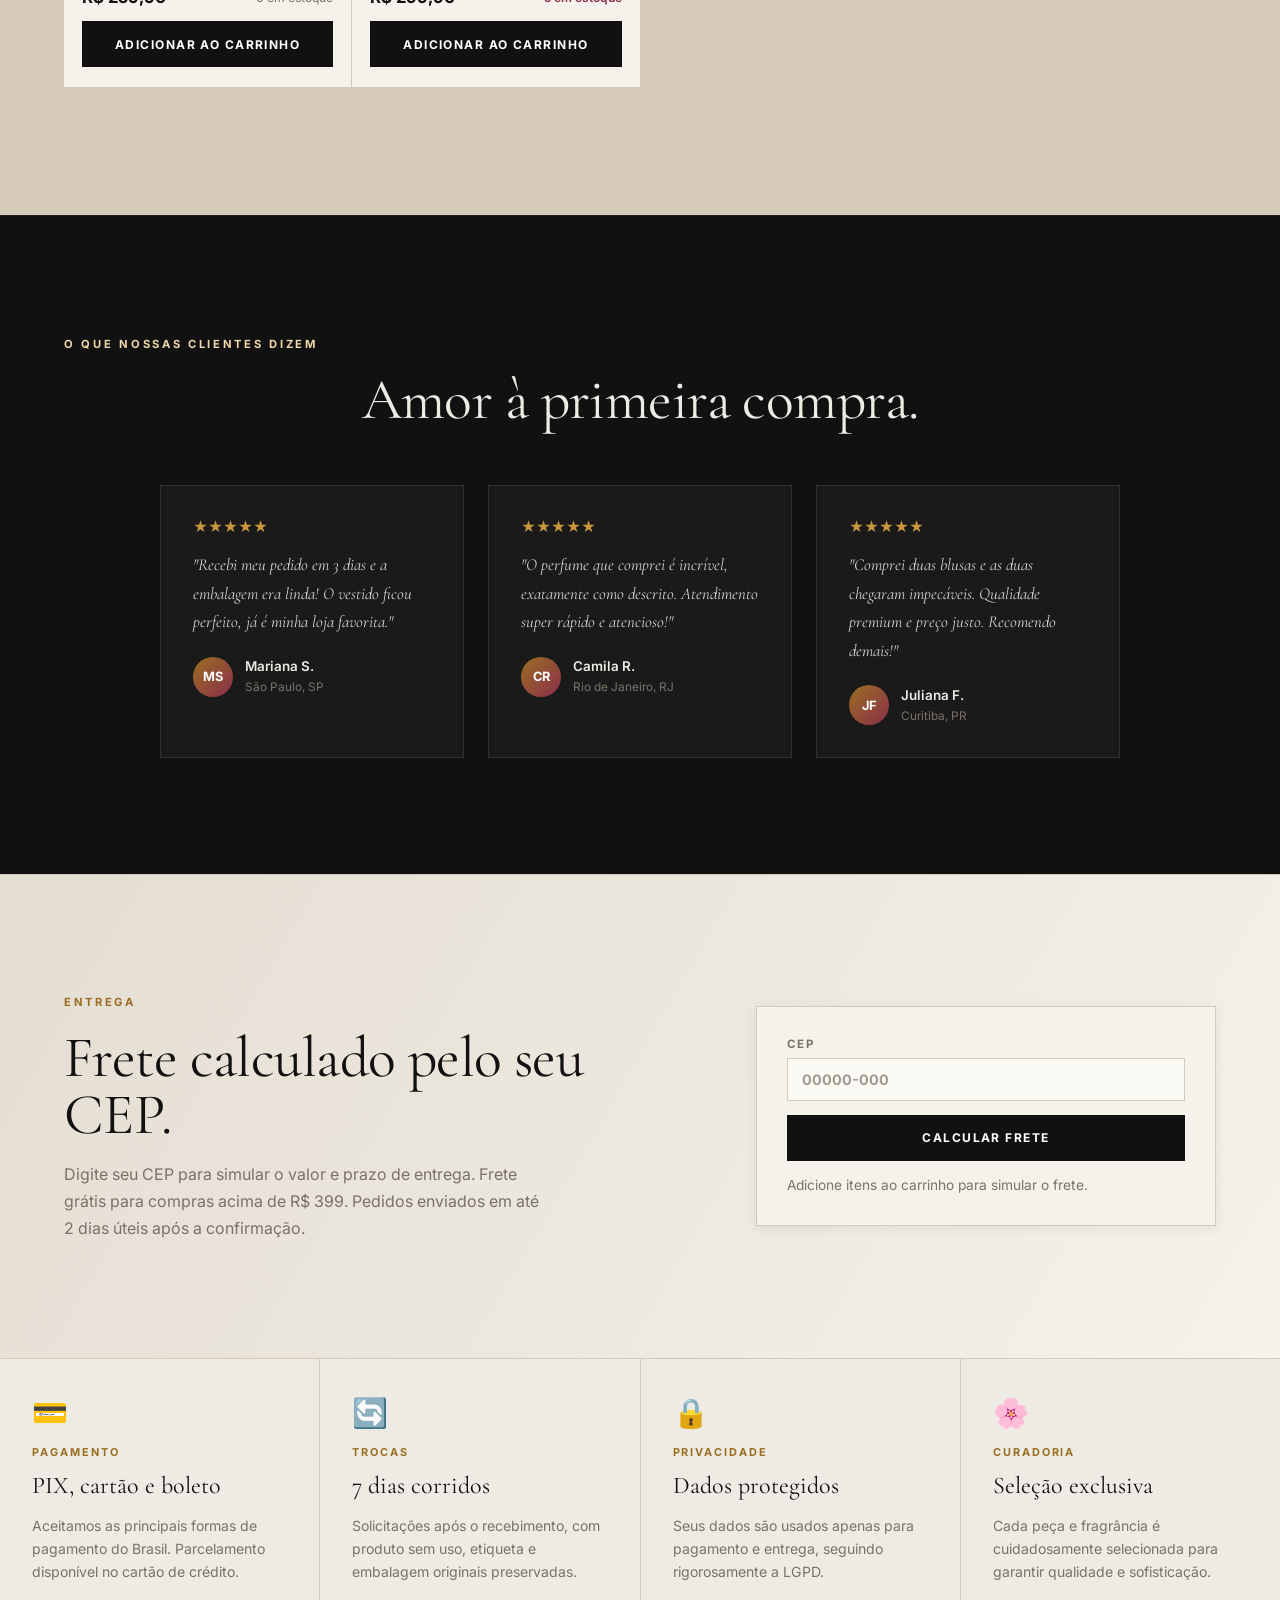
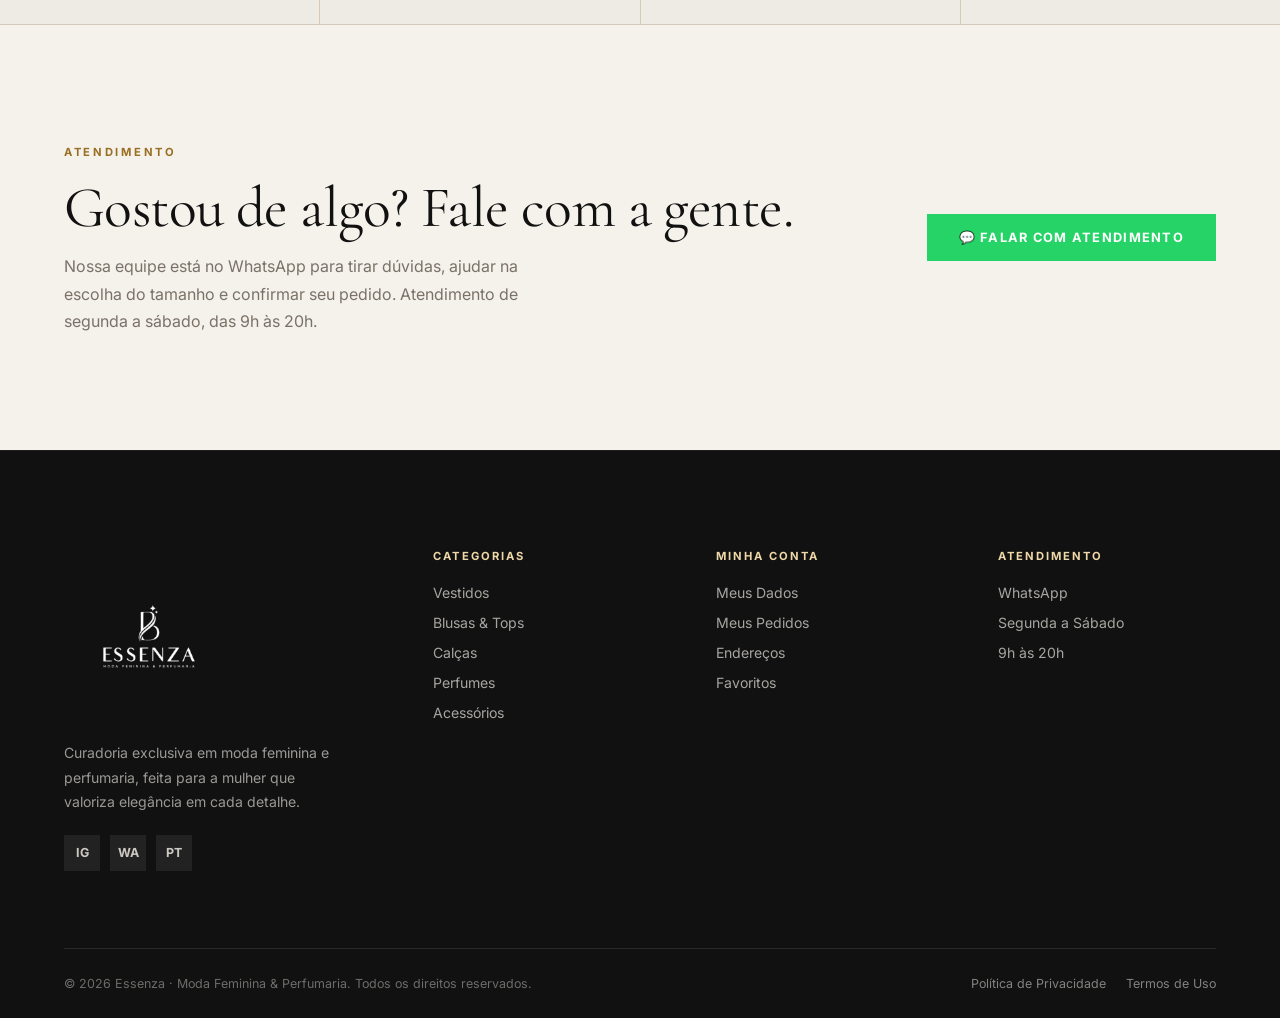
==== commit 09130533: "feat: dedicated category/subcategory page views with breadcrumbs and subcategory pills" ====
--- a/public_html/index.html
+++ b/public_html/index.html
@@ -27,7 +27,7 @@
 
     <!-- ── Header ── -->
     <header class="site-header" id="inicio">
-      <a class="brand" href="/" aria-label="Essenza — início">
+      <a class="brand" href="#" aria-label="Essenza — início">
         <img src="assets/essenza-symbol.png" alt="Essenza Moda Feminina &amp; Perfumaria" />
       </a>
 
@@ -272,6 +272,9 @@
           </div>
         </div>
       </div>
+
+      <!-- Breadcrumbs para páginas de categoria -->
+      <nav class="breadcrumbs" id="breadcrumbs" aria-label="Navegação estrutural"></nav>
 
       <!-- ══════════════════════════════════════════
            CATÁLOGO
--- a/public_html/styles.css
+++ b/public_html/styles.css
@@ -726,6 +726,56 @@
 }
 
 /* ============================================================
+   PÁGINA DE CATEGORIA / BREADCRUMBS
+   ============================================================ */
+
+.breadcrumbs {
+  display: none;
+  align-items: center;
+  flex-wrap: wrap;
+  gap: 8px;
+  padding: 28px clamp(20px, 5vw, 76px) 0;
+  font-size: 0.82rem;
+  color: var(--muted);
+}
+
+.breadcrumbs a {
+  color: var(--ink-soft);
+  text-decoration: none;
+  font-weight: 500;
+  transition: color 0.2s ease;
+}
+
+.breadcrumbs a:hover {
+  color: var(--gold-dark);
+}
+
+.breadcrumbs span:not(.sep) {
+  color: var(--gold-dark);
+  font-weight: 600;
+}
+
+.breadcrumbs .sep {
+  color: #b8aea0;
+  font-size: 0.85rem;
+}
+
+body.is-category-page .hero,
+body.is-category-page .editorial-intro,
+body.is-category-page .category-showcase {
+  display: none !important;
+}
+
+body.is-category-page .breadcrumbs {
+  display: flex;
+}
+
+body.is-category-page .section-heading {
+  padding-top: 16px;
+  border-top: none;
+}
+
+/* ============================================================
    SEÇÃO: CATÁLOGO / FILTROS
    ============================================================ */
 
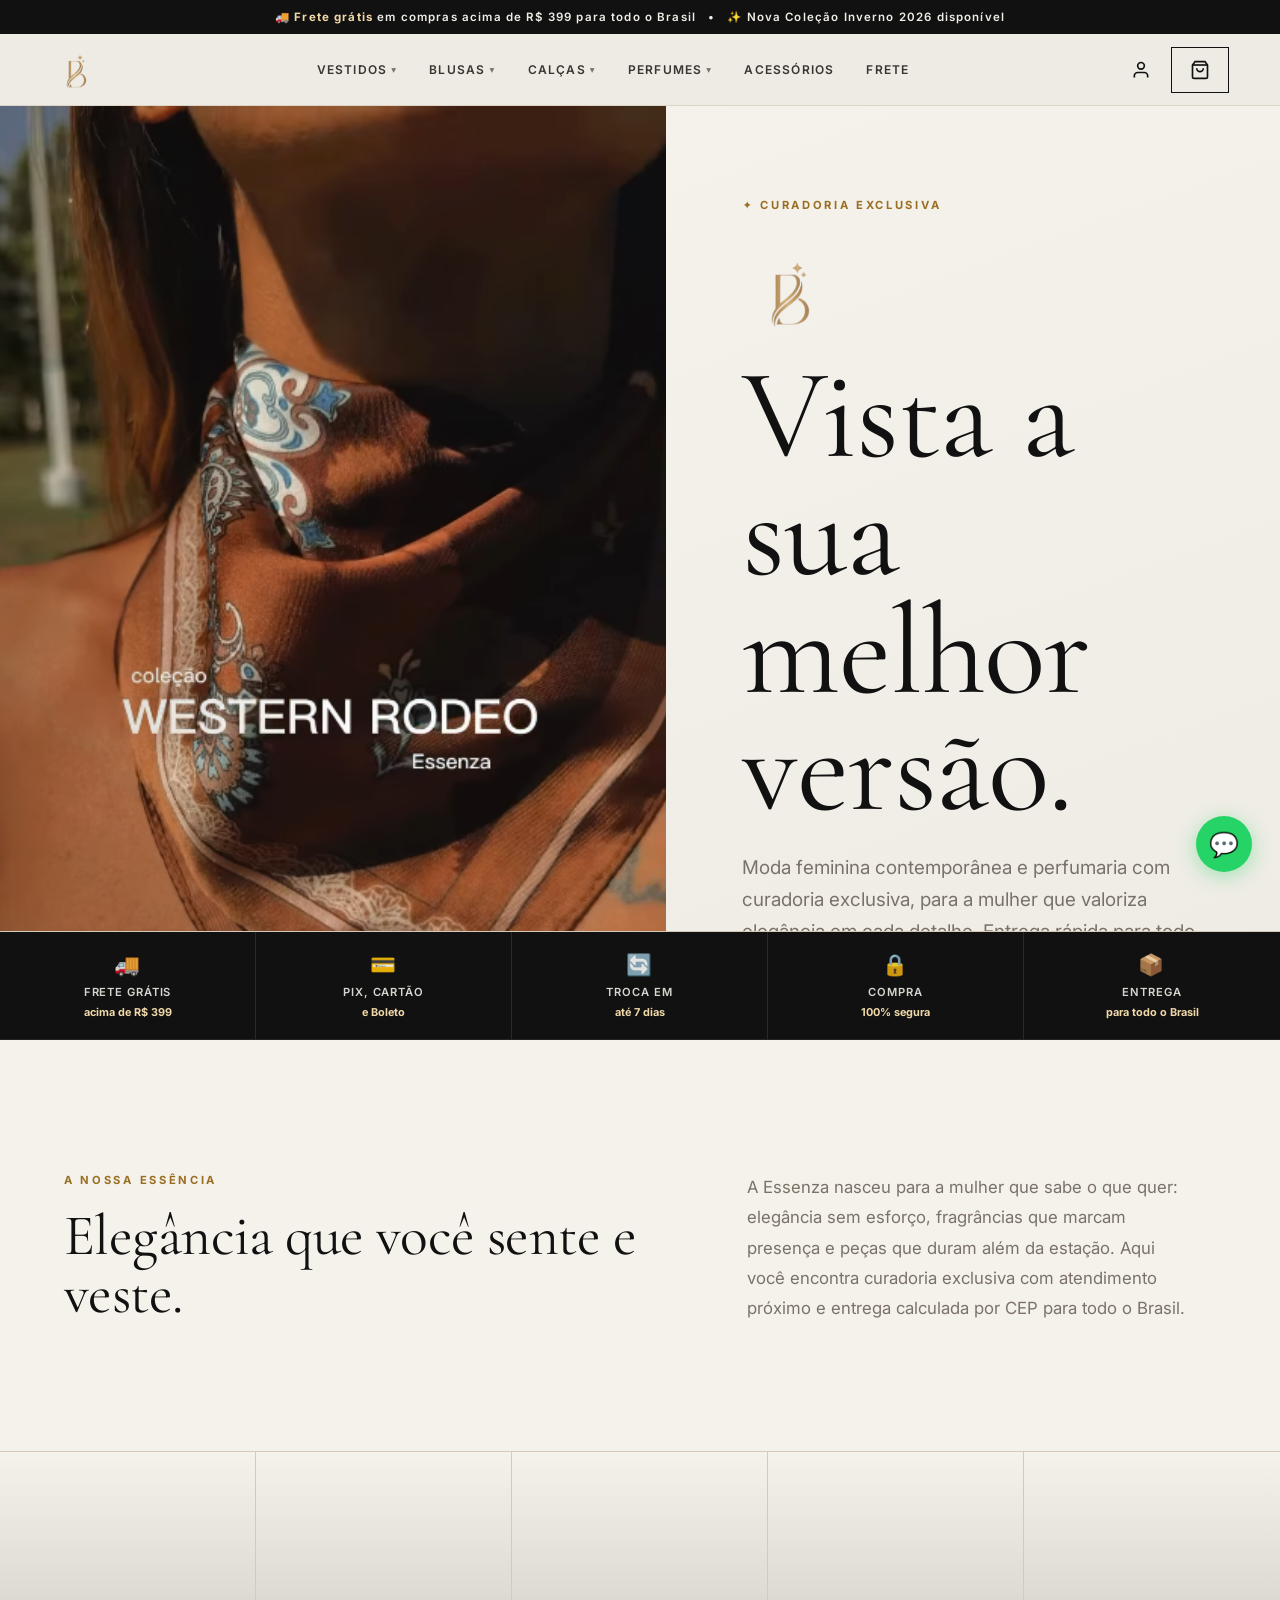
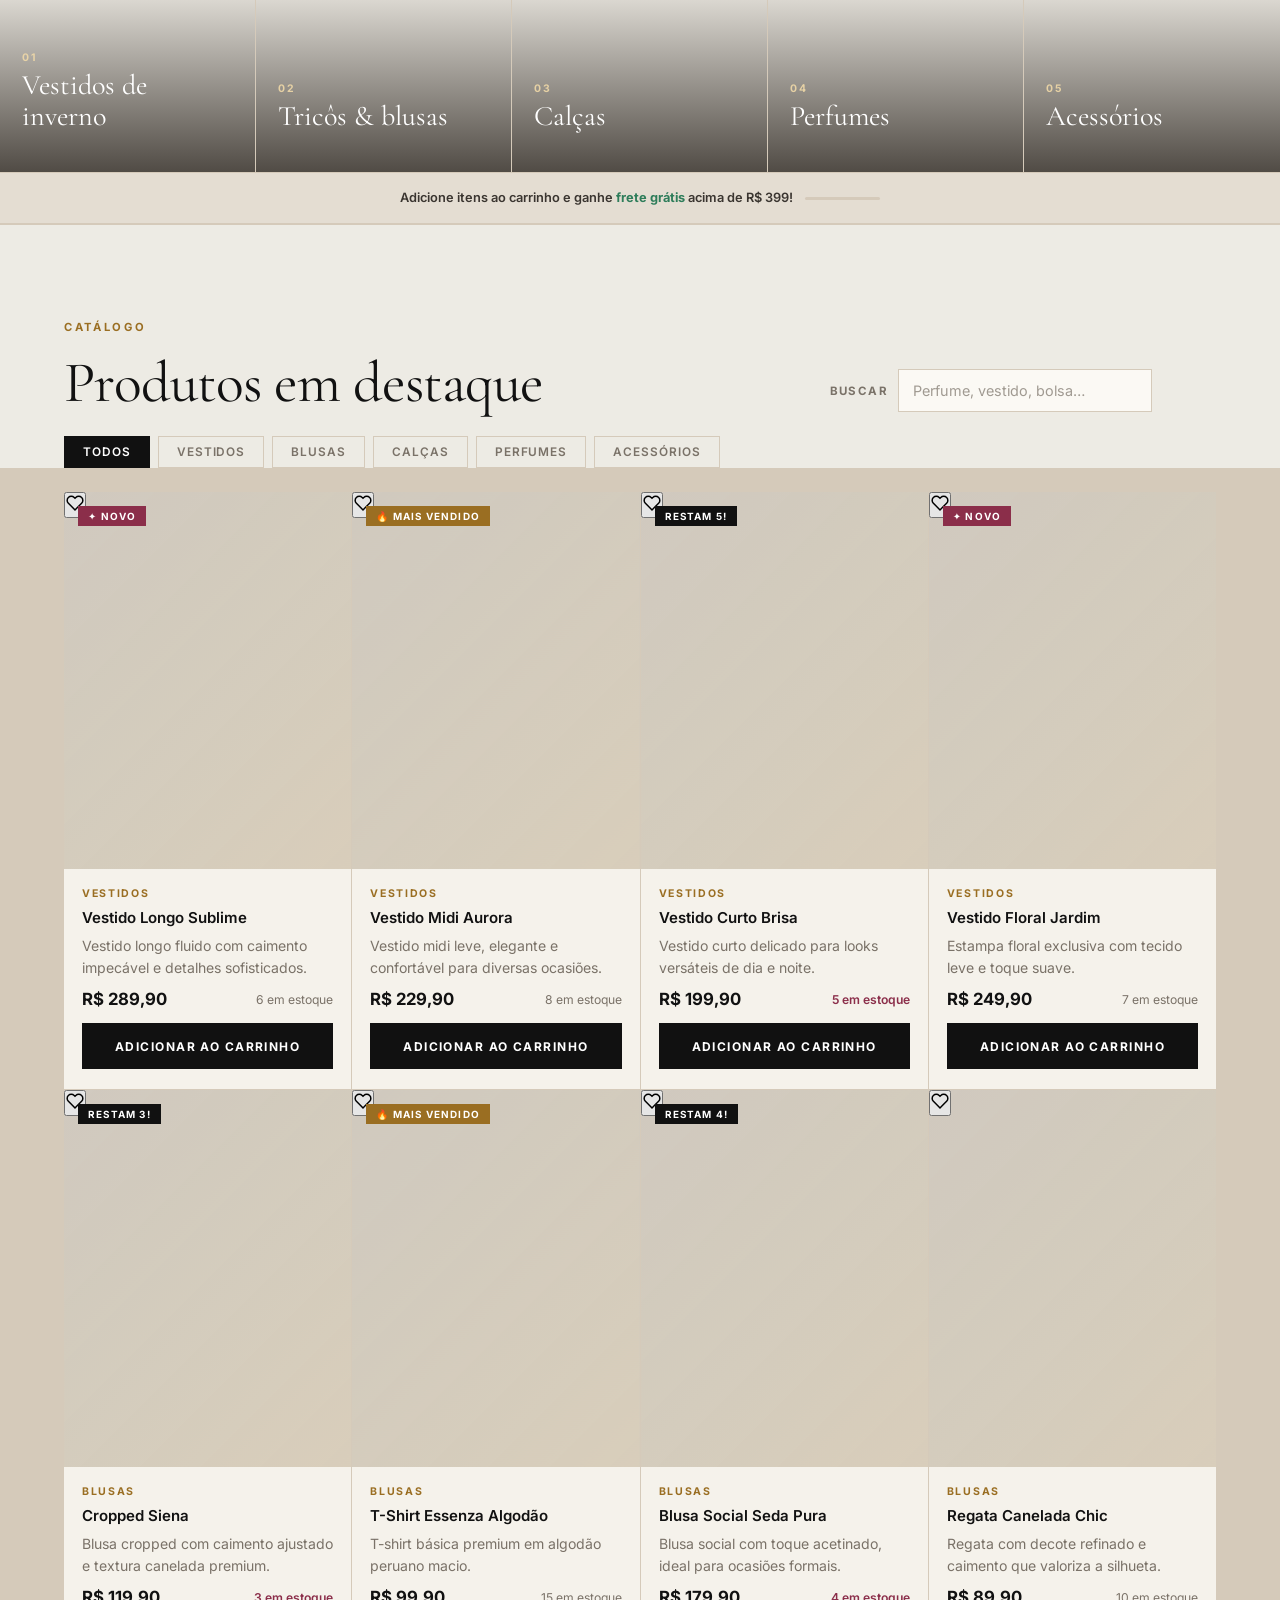
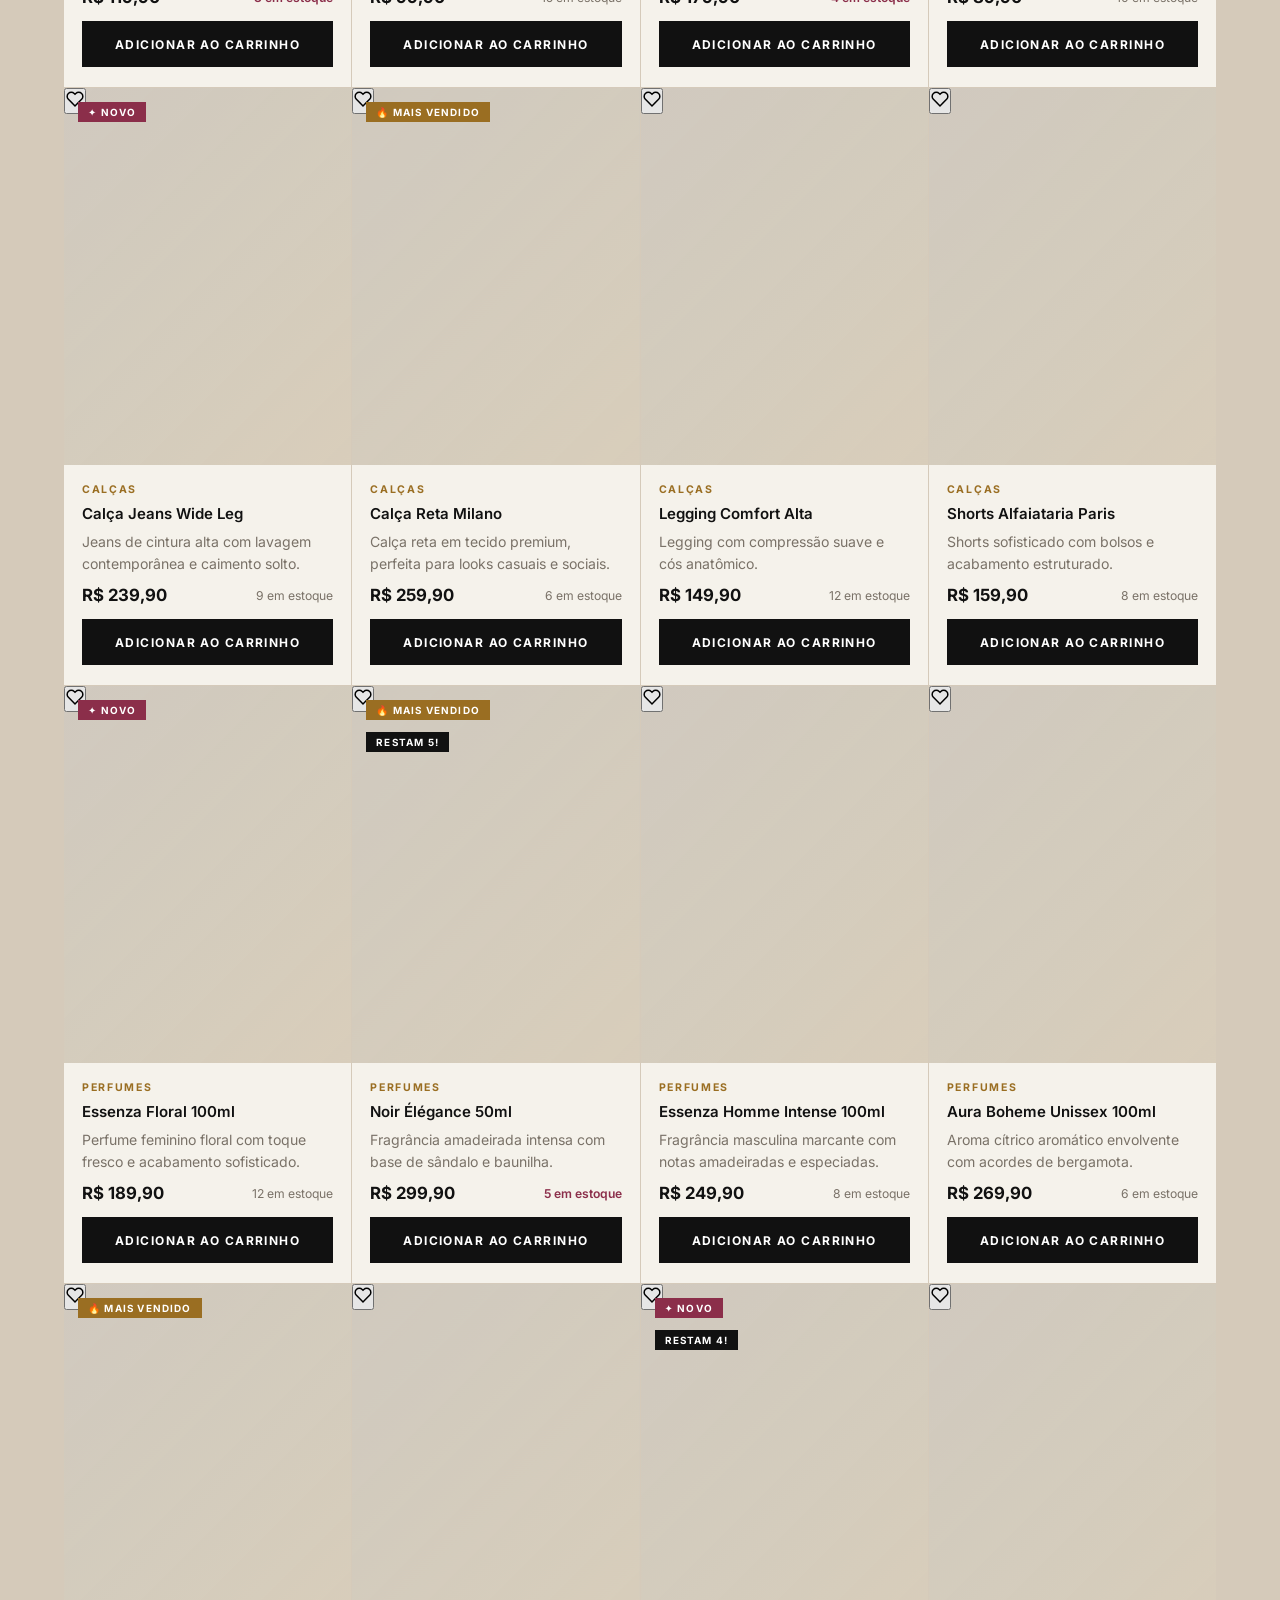
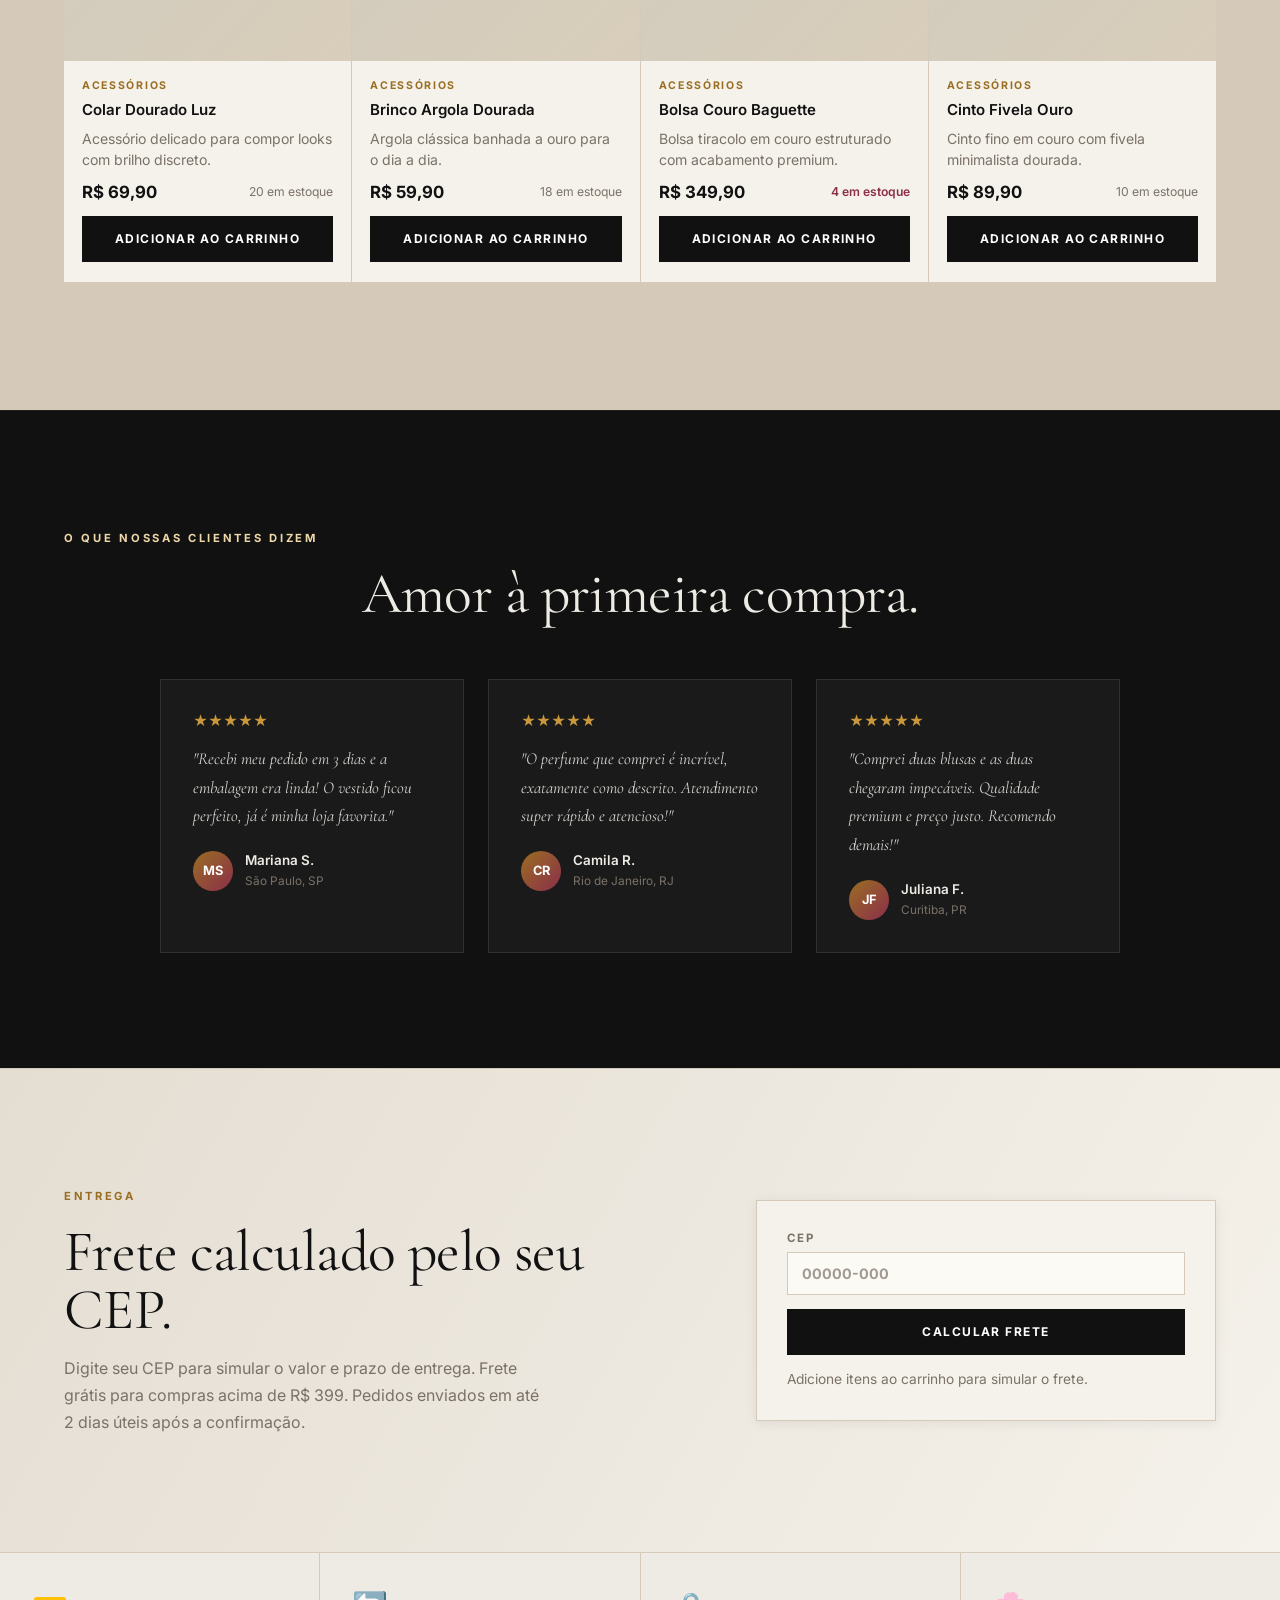
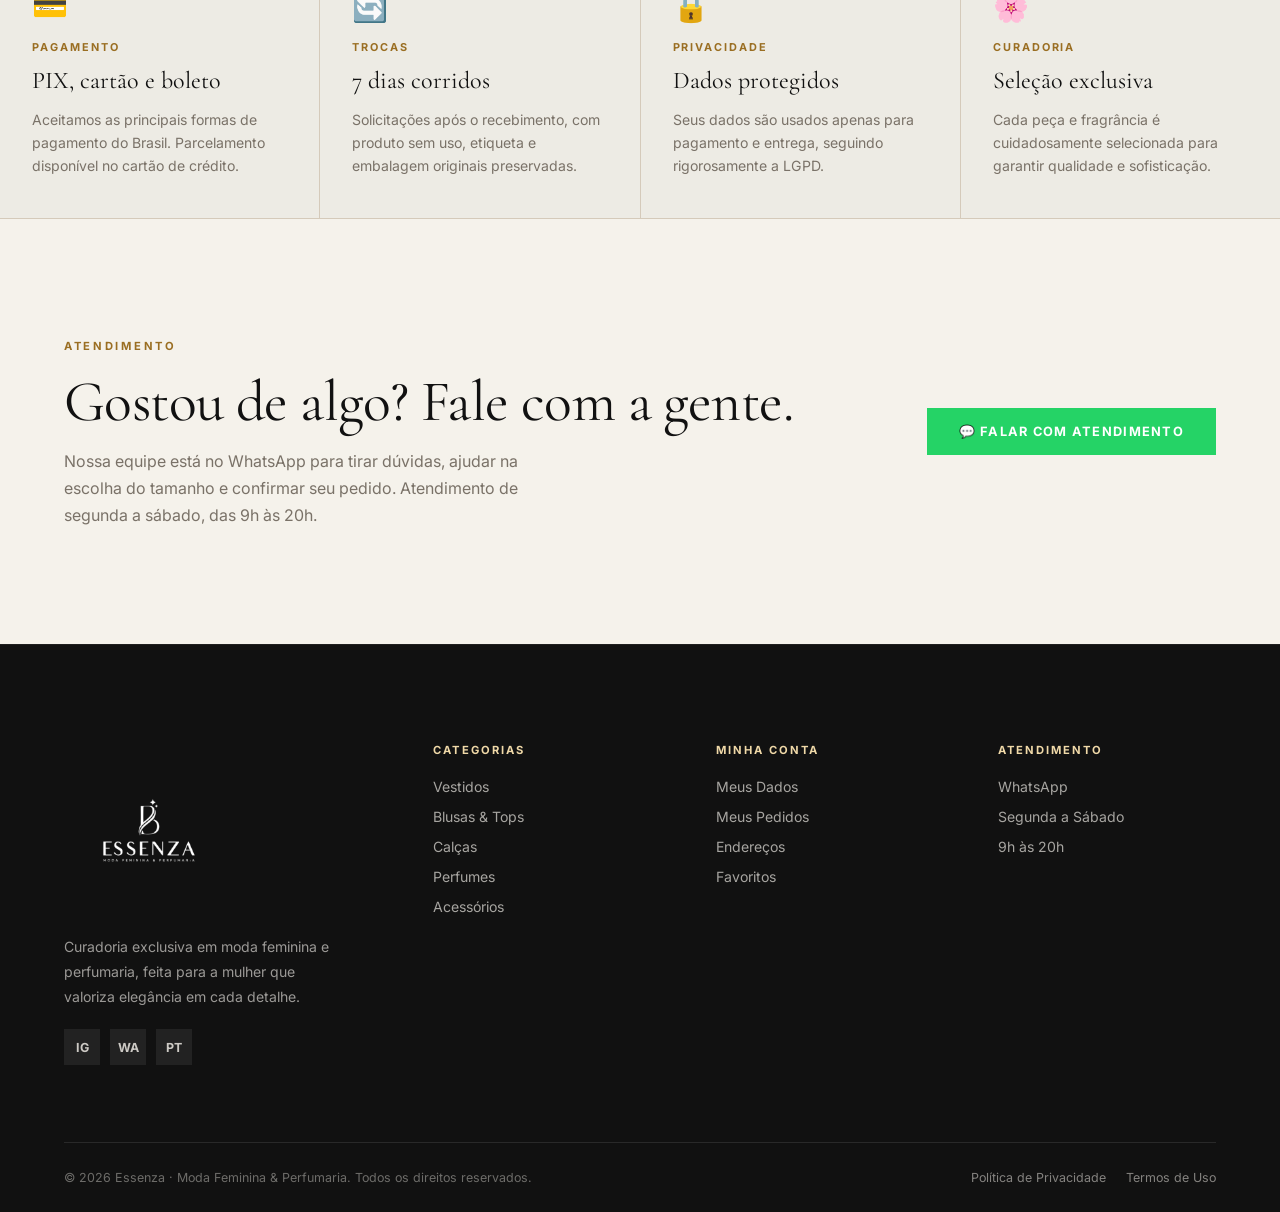
==== commit 5967baf8: "fix: subcategory smart matching, full catalog data, and cache busting" ====
--- a/public_html/index.html
+++ b/public_html/index.html
@@ -14,7 +14,7 @@
     <link rel="preconnect" href="https://fonts.googleapis.com" />
     <link rel="preconnect" href="https://fonts.gstatic.com" crossorigin />
     <link rel="preconnect" href="https://viacep.com.br" />
-    <link rel="stylesheet" href="styles.css" />
+    <link rel="stylesheet" href="styles.css?v=20260818v3" />
   </head>
   <body>
 
@@ -647,8 +647,8 @@
 
     <!-- Scripts modulares -->
     <script src="https://sdk.mercadopago.com/js/v2"></script>
-    <script src="js/auth.js"></script>
-    <script src="js/cart.js"></script>
-    <script src="js/app.js"></script>
+    <script src="js/auth.js?v=20260818v3"></script>
+    <script src="js/cart.js?v=20260818v3"></script>
+    <script src="js/app.js?v=20260818v3"></script>
   </body>
 </html>
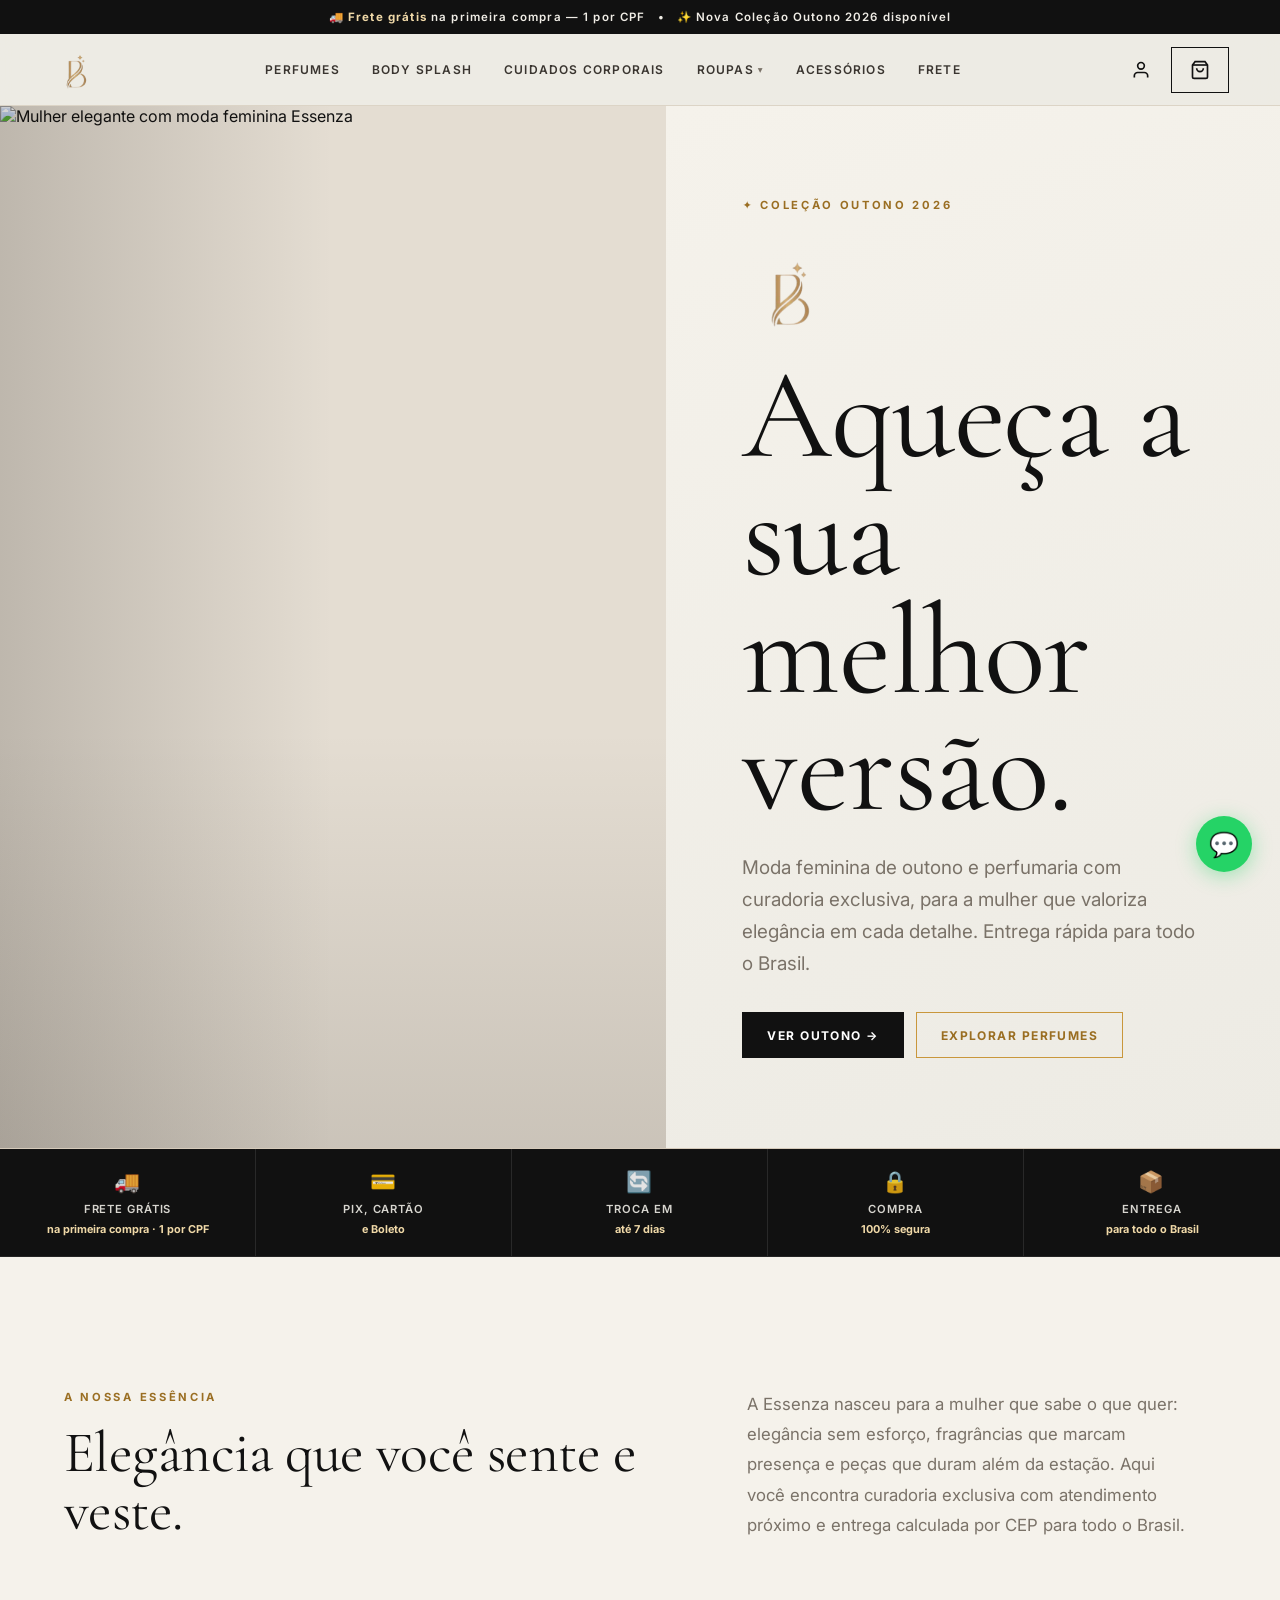
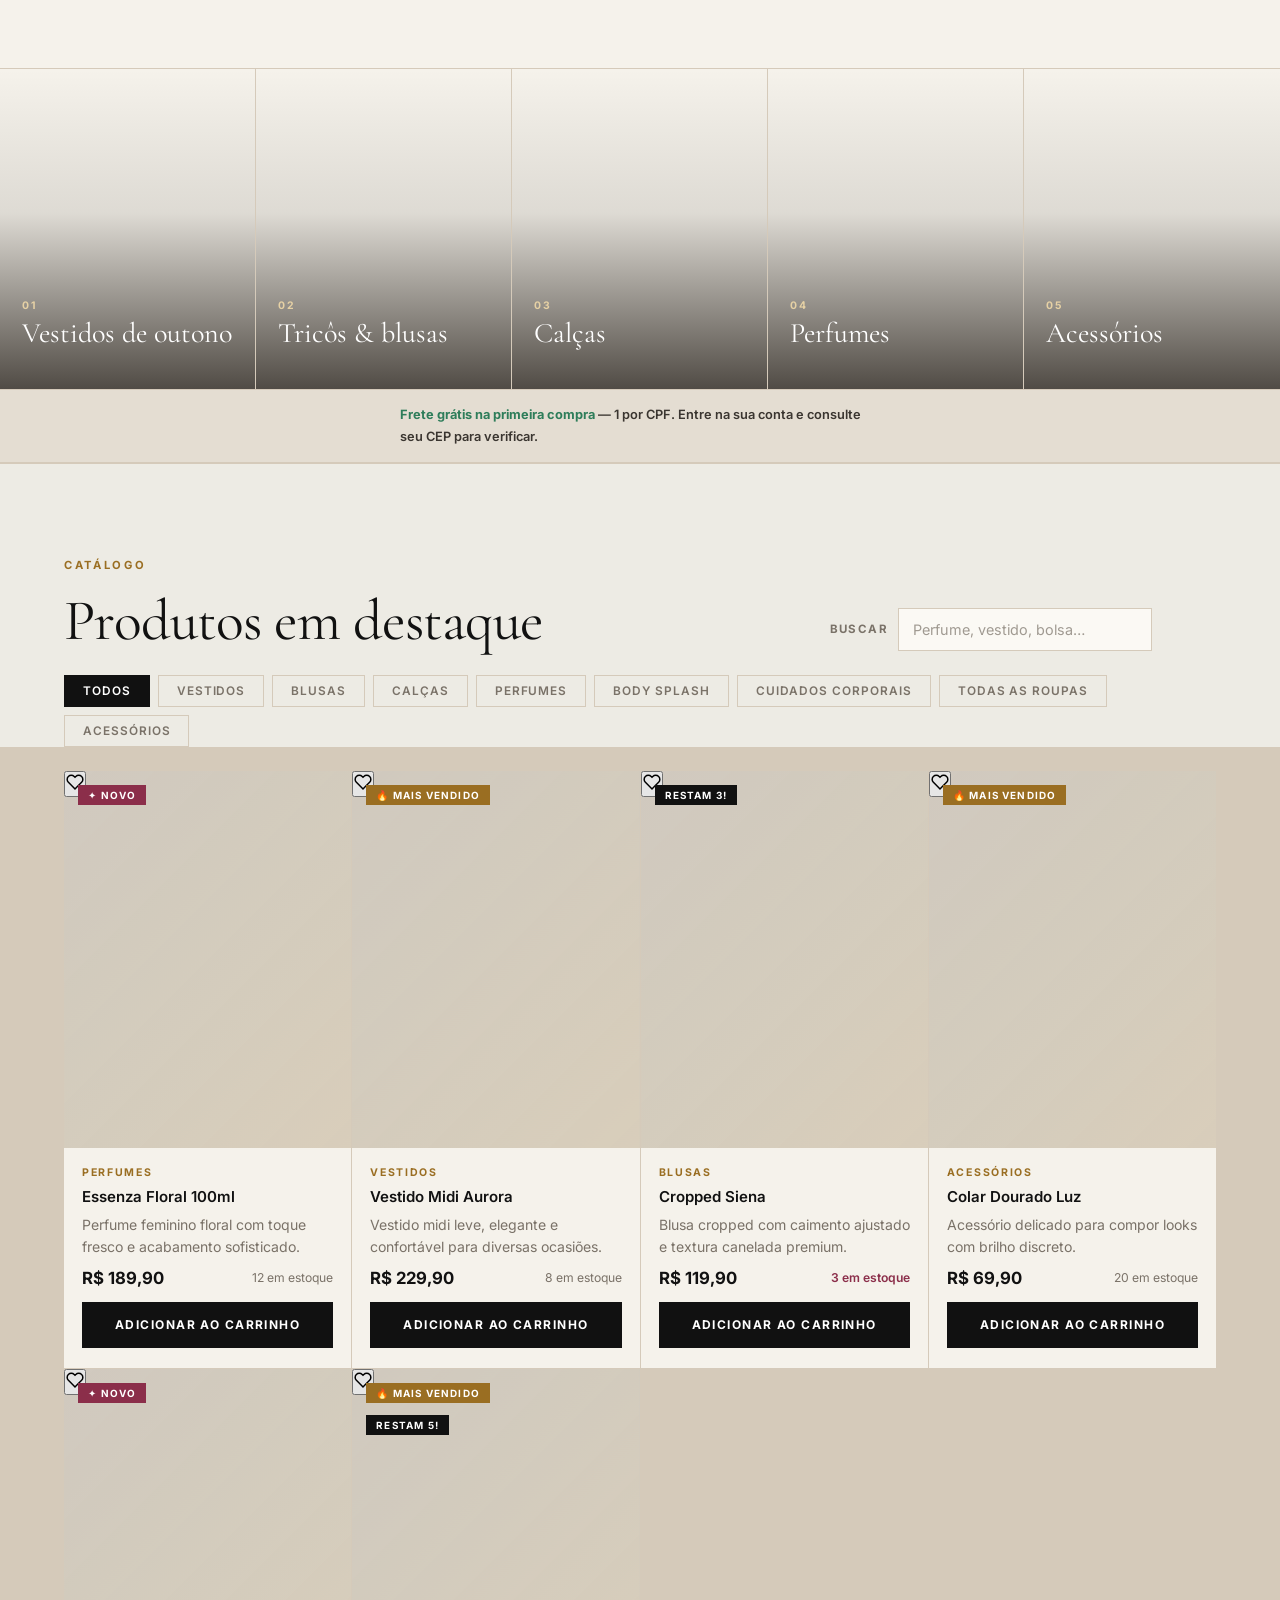
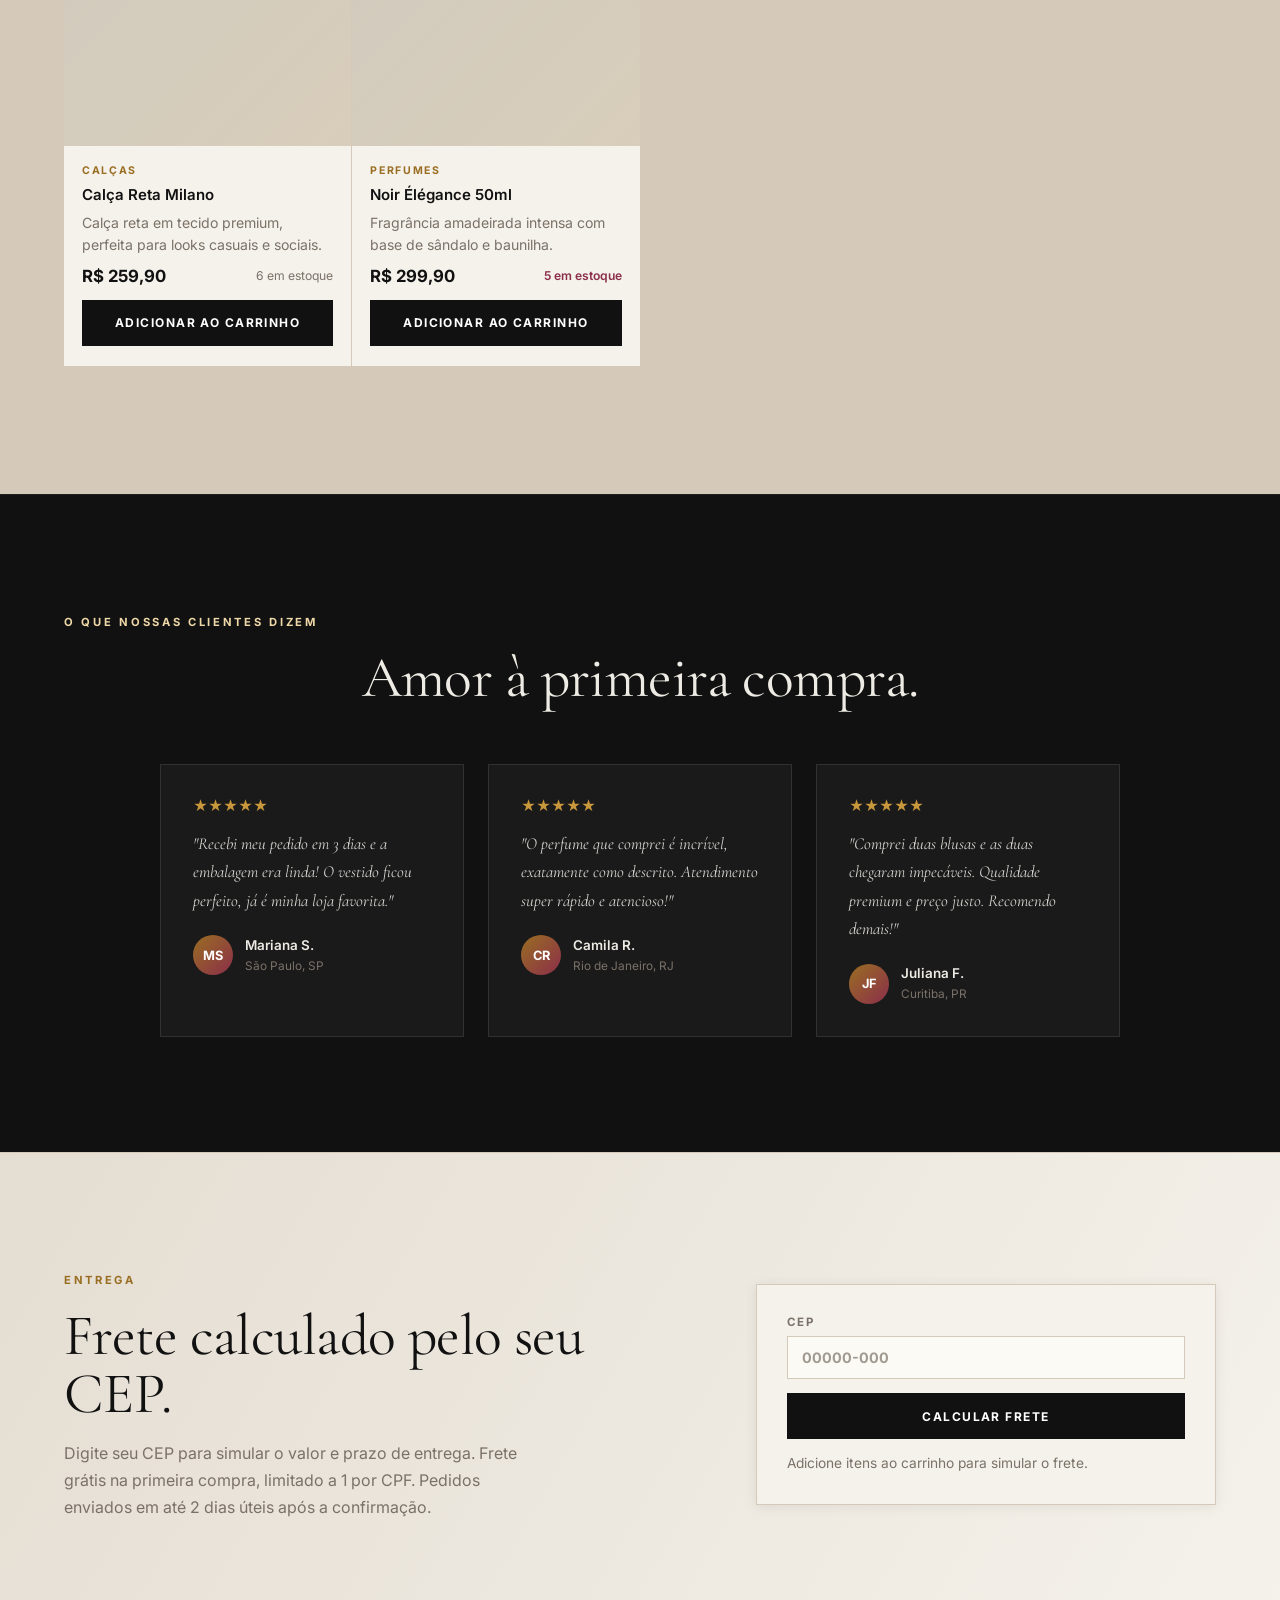
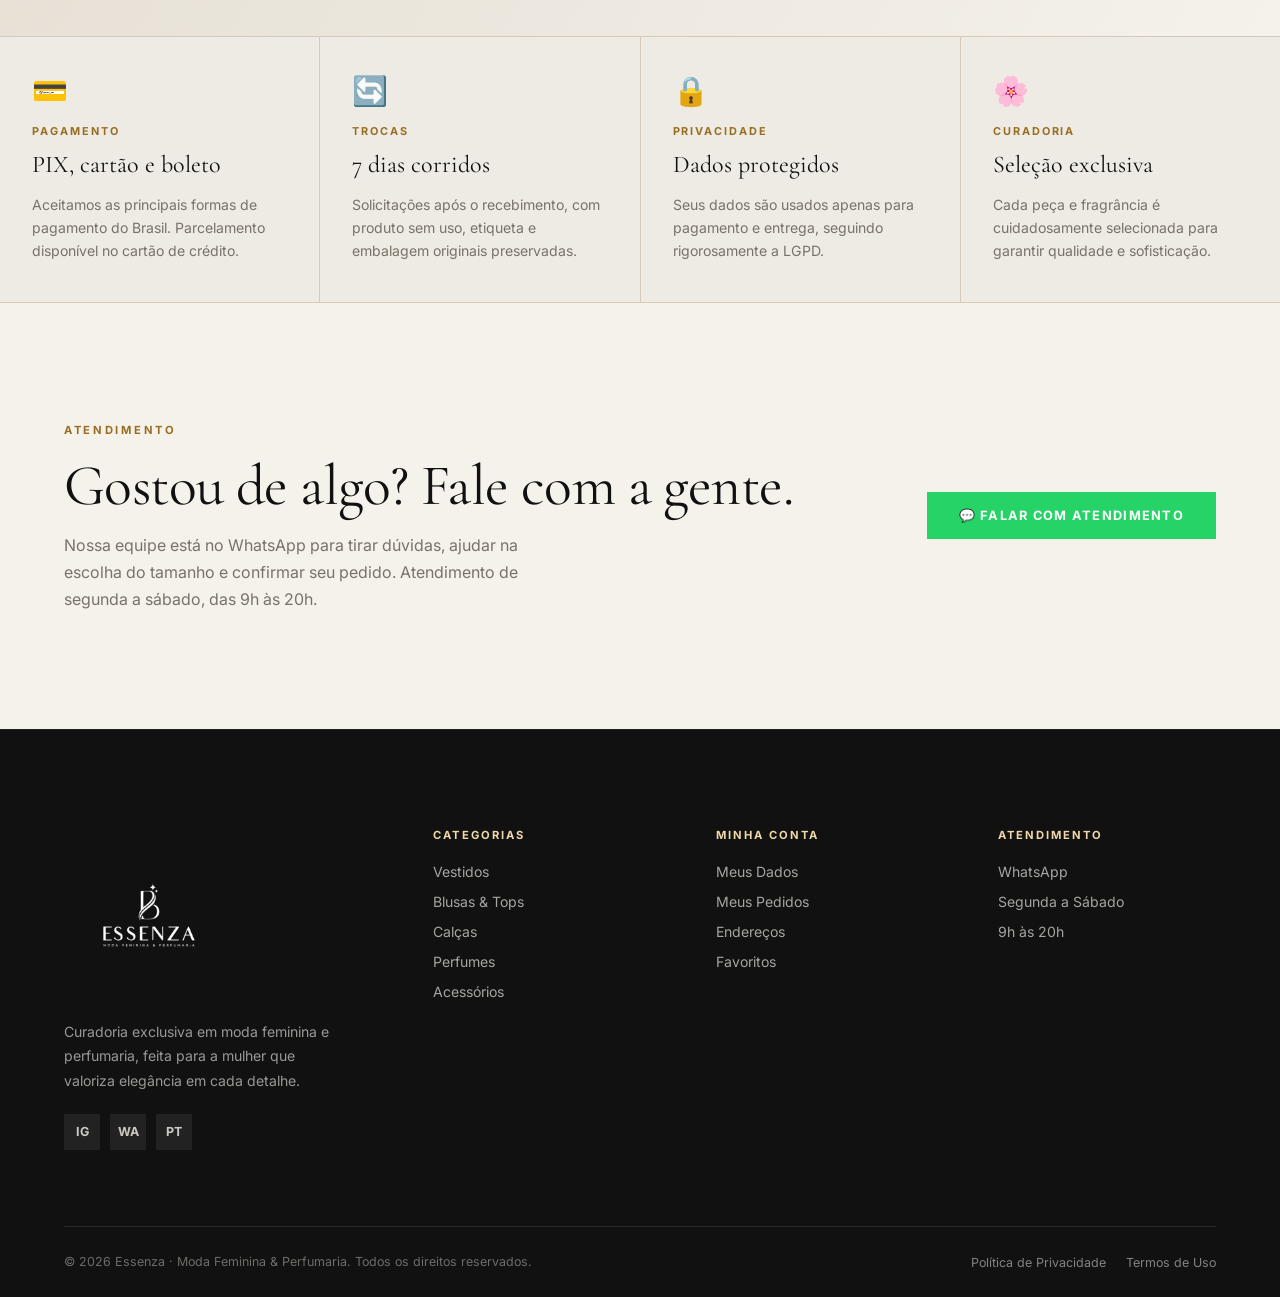
==== commit 640f5e64: "feat: colecao outono 2026 e upload de fotos do computador no admin" ====
--- a/public_html/index.html
+++ b/public_html/index.html
@@ -14,60 +14,36 @@
     <link rel="preconnect" href="https://fonts.googleapis.com" />
     <link rel="preconnect" href="https://fonts.gstatic.com" crossorigin />
     <link rel="preconnect" href="https://viacep.com.br" />
-    <link rel="stylesheet" href="styles.css?v=20260818v3" />
+    <link rel="stylesheet" href="styles.css" />
   </head>
   <body>
 
     <!-- ── Barra de promoção ── -->
     <div class="promo-bar" id="promoBar">
-      <span>🚚 <strong>Frete grátis</strong> em compras acima de R$&nbsp;399 para todo o Brasil</span>
+      <span>🚚 <strong>Frete grátis</strong> na primeira compra — 1 por CPF</span>
       <span>•</span>
-      <span>✨ Nova Coleção Inverno 2026 disponível</span>
+      <span>✨ Nova Coleção Outono 2026 disponível</span>
     </div>
 
     <!-- ── Header ── -->
     <header class="site-header" id="inicio">
-      <a class="brand" href="#" aria-label="Essenza — início">
+      <a class="brand" href="/" aria-label="Essenza — início">
         <img src="assets/essenza-symbol.png" alt="Essenza Moda Feminina &amp; Perfumaria" />
       </a>
 
       <nav class="desktop-nav" aria-label="Navegação principal">
+        <a href="#loja" data-category-link="Perfumes">Perfumes</a>
+        <a href="#loja" data-category-link="Body Splash">Body Splash</a>
+        <a href="#loja" data-category-link="Cuidados Corporais">Cuidados Corporais</a>
         <div class="nav-item">
-          <a href="#/loja/Vestidos" data-category-link="Vestidos">Vestidos <i class="nav-chevron">▾</i></a>
+          <a href="#loja" data-category-link="Roupas">Roupas <i class="nav-chevron">▾</i></a>
           <div class="dropdown">
-            <a href="#/loja/Vestidos/Vestidos-Longos" data-category-link="Vestidos" data-subcategory-link="Vestidos Longos">Vestidos Longos</a>
-            <a href="#/loja/Vestidos/Vestidos-Curtos" data-category-link="Vestidos" data-subcategory-link="Vestidos Curtos">Vestidos Curtos</a>
-            <a href="#/loja/Vestidos/Vestidos-Midi" data-category-link="Vestidos" data-subcategory-link="Vestidos Midi">Vestidos Midi</a>
-            <a href="#/loja/Vestidos/Vestidos-Florais" data-category-link="Vestidos" data-subcategory-link="Vestidos Florais">Vestidos Florais</a>
-          </div>
-        </div>
-        <div class="nav-item">
-          <a href="#/loja/Blusas" data-category-link="Blusas">Blusas <i class="nav-chevron">▾</i></a>
-          <div class="dropdown">
-            <a href="#/loja/Blusas/T-Shirts" data-category-link="Blusas" data-subcategory-link="T-Shirts">T-Shirts</a>
-            <a href="#/loja/Blusas/Croppeds" data-category-link="Blusas" data-subcategory-link="Croppeds">Croppeds</a>
-            <a href="#/loja/Blusas/Blusas-Sociais" data-category-link="Blusas" data-subcategory-link="Blusas Sociais">Blusas Sociais</a>
-            <a href="#/loja/Blusas/Regatas" data-category-link="Blusas" data-subcategory-link="Regatas">Regatas</a>
-          </div>
-        </div>
-        <div class="nav-item">
-          <a href="#/loja/Calças" data-category-link="Calças">Calças <i class="nav-chevron">▾</i></a>
-          <div class="dropdown">
-            <a href="#/loja/Calças/Calça-Jeans" data-category-link="Calças" data-subcategory-link="Calça Jeans">Calça Jeans</a>
-            <a href="#/loja/Calças/Calça-Social" data-category-link="Calças" data-subcategory-link="Calça Social">Calça Social</a>
-            <a href="#/loja/Calças/Legging" data-category-link="Calças" data-subcategory-link="Legging">Legging</a>
-            <a href="#/loja/Calças/Shorts" data-category-link="Calças" data-subcategory-link="Shorts">Shorts</a>
-          </div>
-        </div>
-        <div class="nav-item">
-          <a href="#/loja/Perfumes" data-category-link="Perfumes">Perfumes <i class="nav-chevron">▾</i></a>
-          <div class="dropdown">
-            <a href="#/loja/Perfumes/Feminino" data-category-link="Perfumes" data-subcategory-link="Feminino">Feminino</a>
-            <a href="#/loja/Perfumes/Masculino" data-category-link="Perfumes" data-subcategory-link="Masculino">Masculino</a>
-            <a href="#/loja/Perfumes/Unissex" data-category-link="Perfumes" data-subcategory-link="Unissex">Unissex</a>
-          </div>
-        </div>
-        <a href="#/loja/Acessórios" data-category-link="Acessórios">Acessórios</a>
+            <a href="#loja" data-category-link="Vestidos">Vestidos</a>
+            <a href="#loja" data-category-link="Blusas">Blusas &amp; Croppeds</a>
+            <a href="#loja" data-category-link="Calças">Calças &amp; Shorts</a>
+          </div>
+        </div>
+        <a href="#loja" data-category-link="Acessórios">Acessórios</a>
         <a href="#frete">Frete</a>
       </nav>
 
@@ -147,22 +123,22 @@
       <section class="hero" aria-label="Banner principal">
         <div class="hero-media" aria-hidden="true">
           <img
-            src="assets/hero-banner.png"
-            alt="Coleção Western Rodeo Essenza - Detalhe de lenço estampado marrom no pescoço"
+            src="https://images.unsplash.com/photo-1469334031218-e382a71b716b?auto=format&fit=crop&w=1400&q=85"
+            alt="Mulher elegante com moda feminina Essenza"
             loading="eager"
           />
         </div>
         <div class="hero-copy">
-          <p class="eyebrow">✦ Curadoria Exclusiva</p>
+          <p class="eyebrow">✦ Coleção Outono 2026</p>
           <img class="hero-symbol" src="assets/essenza-symbol.png" alt="" aria-hidden="true" />
-          <h1>Vista a sua<br/>melhor versão.</h1>
+          <h1>Aqueça a sua<br/>melhor versão.</h1>
           <p>
-            Moda feminina contemporânea e perfumaria com curadoria exclusiva,
+            Moda feminina de outono e perfumaria com curadoria exclusiva,
             para a mulher que valoriza elegância em cada detalhe.
             Entrega rápida para todo o Brasil.
           </p>
           <div class="hero-actions">
-            <a class="primary-link" href="#loja" id="heroCtaMain">Ver Coleção →</a>
+            <a class="primary-link" href="#loja" id="heroCtaMain">Ver Outono →</a>
             <a class="secondary-link" href="#loja" data-category-link="Perfumes" id="heroCtaPerfumes">Explorar Perfumes</a>
           </div>
         </div>
@@ -175,7 +151,7 @@
         <div class="service-strip-item">
           <span class="strip-icon">🚚</span>
           <span>Frete grátis</span>
-          <strong>acima de R$ 399</strong>
+          <strong>na primeira compra · 1 por CPF</strong>
         </div>
         <div class="service-strip-item">
           <span class="strip-icon">💳</span>
@@ -219,15 +195,15 @@
            CATEGORIAS
       ══════════════════════════════════════════ -->
       <section class="category-showcase" aria-label="Nossas categorias">
-        <a class="category-card" href="#/loja/Vestidos" data-category-link="Vestidos" id="catVestidos">
+        <a class="category-card" href="#loja" data-category-link="Vestidos" id="catVestidos">
           <div class="category-card-bg" style="background-image: url('https://images.unsplash.com/photo-1544022613-e87ca75a784a?auto=format&fit=crop&w=600&q=80')"></div>
           <div class="category-card-content">
             <span class="category-card-num">01</span>
-            <strong>Vestidos de inverno</strong>
+            <strong>Vestidos de outono</strong>
             <small>Texturas encorpadas para dias frios.</small>
           </div>
         </a>
-        <a class="category-card" href="#/loja/Blusas" data-category-link="Blusas" id="catBlusas">
+        <a class="category-card" href="#loja" data-category-link="Blusas" id="catBlusas">
           <div class="category-card-bg" style="background-image: url('https://images.unsplash.com/photo-1515886657613-9f3515b0c78f?auto=format&fit=crop&w=600&q=80')"></div>
           <div class="category-card-content">
             <span class="category-card-num">02</span>
@@ -235,7 +211,7 @@
             <small>Camadas elegantes para aquecer.</small>
           </div>
         </a>
-        <a class="category-card" href="#/loja/Calças" data-category-link="Calças" id="catCalcas">
+        <a class="category-card" href="#loja" data-category-link="Calças" id="catCalcas">
           <div class="category-card-bg" style="background-image: url('https://images.unsplash.com/photo-1485968579580-b6d095142e6e?auto=format&fit=crop&w=600&q=80')"></div>
           <div class="category-card-content">
             <span class="category-card-num">03</span>
@@ -243,15 +219,15 @@
             <small>Alfaiataria e conforto para o frio.</small>
           </div>
         </a>
-        <a class="category-card" href="#/loja/Perfumes" data-category-link="Perfumes" id="catPerfumes">
-          <div class="category-card-bg" style="background-image: url('https://images.unsplash.com/photo-1592945403244-b3fbafd7f539?auto=format&fit=crop&w=900&q=80')"></div>
+        <a class="category-card" href="#loja" data-category-link="Perfumes" id="catPerfumes">
+          <div class="category-card-bg" style="background-image: url('https://images.unsplash.com/photo-1592945403244-b3fbafd7f539?auto=format&fit=crop&w=600&q=80')"></div>
           <div class="category-card-content">
             <span class="category-card-num">04</span>
             <strong>Perfumes</strong>
             <small>Fragrâncias que ficam na memória.</small>
           </div>
         </a>
-        <a class="category-card" href="#/loja/Acessórios" data-category-link="Acessórios" id="catAcessorios">
+        <a class="category-card" href="#loja" data-category-link="Acessórios" id="catAcessorios">
           <div class="category-card-bg" style="background-image: url('https://images.unsplash.com/photo-1515562141207-7a88fb7ce338?auto=format&fit=crop&w=600&q=80')"></div>
           <div class="category-card-content">
             <span class="category-card-num">05</span>
@@ -266,15 +242,12 @@
       ══════════════════════════════════════════ -->
       <div class="freeship-bar" id="freeshipBar" aria-live="polite">
         <div class="freeship-progress-wrap">
-          <p id="freeshipMsg">Adicione itens ao carrinho e ganhe <strong>frete grátis</strong> acima de R$&nbsp;399!</p>
+          <p id="freeshipMsg"><strong>Frete grátis na primeira compra</strong> — limitado a 1 por CPF. Entre na sua conta para consultar.</p>
           <div class="freeship-track">
             <div class="freeship-fill" id="freeshipFill" style="width: 0%"></div>
           </div>
         </div>
       </div>
-
-      <!-- Breadcrumbs para páginas de categoria -->
-      <nav class="breadcrumbs" id="breadcrumbs" aria-label="Navegação estrutural"></nav>
 
       <!-- ══════════════════════════════════════════
            CATÁLOGO
@@ -282,7 +255,7 @@
       <section class="section-heading" id="loja">
         <div>
           <p class="eyebrow">Catálogo</p>
-          <h2 id="catalogTitle">Produtos em destaque</h2>
+          <h2>Produtos em destaque</h2>
         </div>
         <label class="toolbar" style="gap:0">
           <span style="font-size:0.72rem;font-weight:700;letter-spacing:0.12em;text-transform:uppercase;color:var(--muted);margin-right:10px;">Buscar</span>
@@ -297,6 +270,9 @@
         <button class="filter-pill" data-filter="Blusas" type="button">Blusas</button>
         <button class="filter-pill" data-filter="Calças" type="button">Calças</button>
         <button class="filter-pill" data-filter="Perfumes" type="button">Perfumes</button>
+        <button class="filter-pill" data-filter="Body Splash" type="button">Body Splash</button>
+        <button class="filter-pill" data-filter="Cuidados Corporais" type="button">Cuidados Corporais</button>
+        <button class="filter-pill" data-filter="Roupas" type="button">Todas as roupas</button>
         <button class="filter-pill" data-filter="Acessórios" type="button">Acessórios</button>
       </div>
 
@@ -355,7 +331,7 @@
           <h2>Frete calculado pelo seu CEP.</h2>
           <p>
             Digite seu CEP para simular o valor e prazo de entrega.
-            Frete grátis para compras acima de R$&nbsp;399.
+            Frete grátis na primeira compra, limitado a 1 por CPF.
             Pedidos enviados em até 2 dias úteis após a confirmação.
           </p>
         </div>
@@ -439,11 +415,11 @@
         <div class="footer-col">
           <h4>Categorias</h4>
           <ul>
-            <li><a href="#/loja/Vestidos" data-category-link="Vestidos">Vestidos</a></li>
-            <li><a href="#/loja/Blusas" data-category-link="Blusas">Blusas &amp; Tops</a></li>
-            <li><a href="#/loja/Calças" data-category-link="Calças">Calças</a></li>
-            <li><a href="#/loja/Perfumes" data-category-link="Perfumes">Perfumes</a></li>
-            <li><a href="#/loja/Acessórios" data-category-link="Acessórios">Acessórios</a></li>
+            <li><a href="#loja" data-category-link="Vestidos">Vestidos</a></li>
+            <li><a href="#loja" data-category-link="Blusas">Blusas &amp; Tops</a></li>
+            <li><a href="#loja" data-category-link="Calças">Calças</a></li>
+            <li><a href="#loja" data-category-link="Perfumes">Perfumes</a></li>
+            <li><a href="#loja" data-category-link="Acessórios">Acessórios</a></li>
           </ul>
         </div>
         <div class="footer-col">
@@ -504,36 +480,16 @@
             <label>
               Forma de pagamento
               <select id="paymentMethod">
-                <option value="pix">PIX</option>
-                <option value="credit_card">Cartão de crédito</option>
-                <option value="boleto">Boleto</option>
+                <option value="mercado_pago">Mercado Pago (Pix, cartão ou boleto)</option>
               </select>
             </label>
-            <div id="creditCardFields" style="display:none; margin-top:15px; border-top:1px solid var(--border); padding-top:15px; display:flex; flex-direction:column; gap:10px;">
-              <p class="cart-section-title">Dados do Cartão</p>
-              <label>Número do Cartão <input id="cardNumber" placeholder="0000 0000 0000 0000" inputmode="numeric" /></label>
-              <div style="display:flex; gap:10px;">
-                <label style="flex:2;">Validade <input id="cardExpiry" placeholder="MM/AA" maxlength="5" /></label>
-                <label style="flex:1;">CVV <input id="cardCvv" placeholder="123" maxlength="4" inputmode="numeric" type="password" /></label>
-              </div>
-              <label>Nome do Titular <input id="cardholderName" placeholder="Como impresso no cartão" /></label>
-              <label>
-                Parcelas
-                <select id="cardInstallments">
-                  <option value="1">1x sem juros</option>
-                  <option value="2">2x sem juros</option>
-                  <option value="3">3x sem juros</option>
-                </select>
-              </label>
-            </div>
-            <div id="paymentResultArea" style="display:none; margin-top:15px; border-top:1px solid var(--border); padding-top:15px;"></div>
             <div class="totals">
               <div><span>Subtotal</span><strong id="subtotalValue">R$ 0,00</strong></div>
               <div><span>Frete</span><strong id="shippingValue">Calcule pelo CEP</strong></div>
               <div class="grand-total"><span>Total</span><strong id="totalValue">R$ 0,00</strong></div>
             </div>
             <button class="primary-button" type="submit" style="width:100%">Finalizar Pedido →</button>
-            <p class="microcopy">O pedido é registrado na sua conta e o resumo é enviado via WhatsApp para finalização.</p>
+            <p class="microcopy" id="checkoutHelp">Entre na sua conta para pagar no ambiente seguro do Mercado Pago.</p>
           </form>
         </div>
       </div>
@@ -646,9 +602,8 @@
     </template>
 
     <!-- Scripts modulares -->
-    <script src="https://sdk.mercadopago.com/js/v2"></script>
-    <script src="js/auth.js?v=20260818v3"></script>
-    <script src="js/cart.js?v=20260818v3"></script>
-    <script src="js/app.js?v=20260818v3"></script>
+    <script src="js/auth.js"></script>
+    <script src="js/cart.js"></script>
+    <script src="js/app.js"></script>
   </body>
 </html>
--- a/public_html/styles.css
+++ b/public_html/styles.css
@@ -410,8 +410,7 @@
   position: relative;
   display: grid;
   grid-template-columns: minmax(300px, 52vw) minmax(300px, 1fr);
-  min-height: calc(100vh - 74px);
-  max-height: 780px;
+  min-height: min(calc(100vh - 74px), 780px);
   border-bottom: 1px solid var(--line);
   overflow: hidden;
 }
@@ -475,6 +474,10 @@
 }
 
 .hero-copy h1 {
+  font-size: clamp(3.8rem, 10vw, 8.5rem);
+  line-height: 0.92;
+  letter-spacing: -0.01em;
+  margin-bottom: 24px;
   animation: fadeSlideIn 0.6s 0.2s ease both;
 }
 
@@ -1909,7 +1912,7 @@
   z-index: 1000;
   margin-top: 8px;
 }
-.user-menu-wrap:hover .user-dropdown,
+.user-menu-wrap.logged-in:hover .user-dropdown,
 .user-dropdown.open {
   opacity: 1;
   visibility: visible;
@@ -2085,6 +2088,9 @@
   padding: 12px;
   font-size: 0.8rem;
   line-height: 1.4;
+}
+.form-error:not(:empty) {
+  display: block;
 }
 .modal-switch {
   text-align: center;
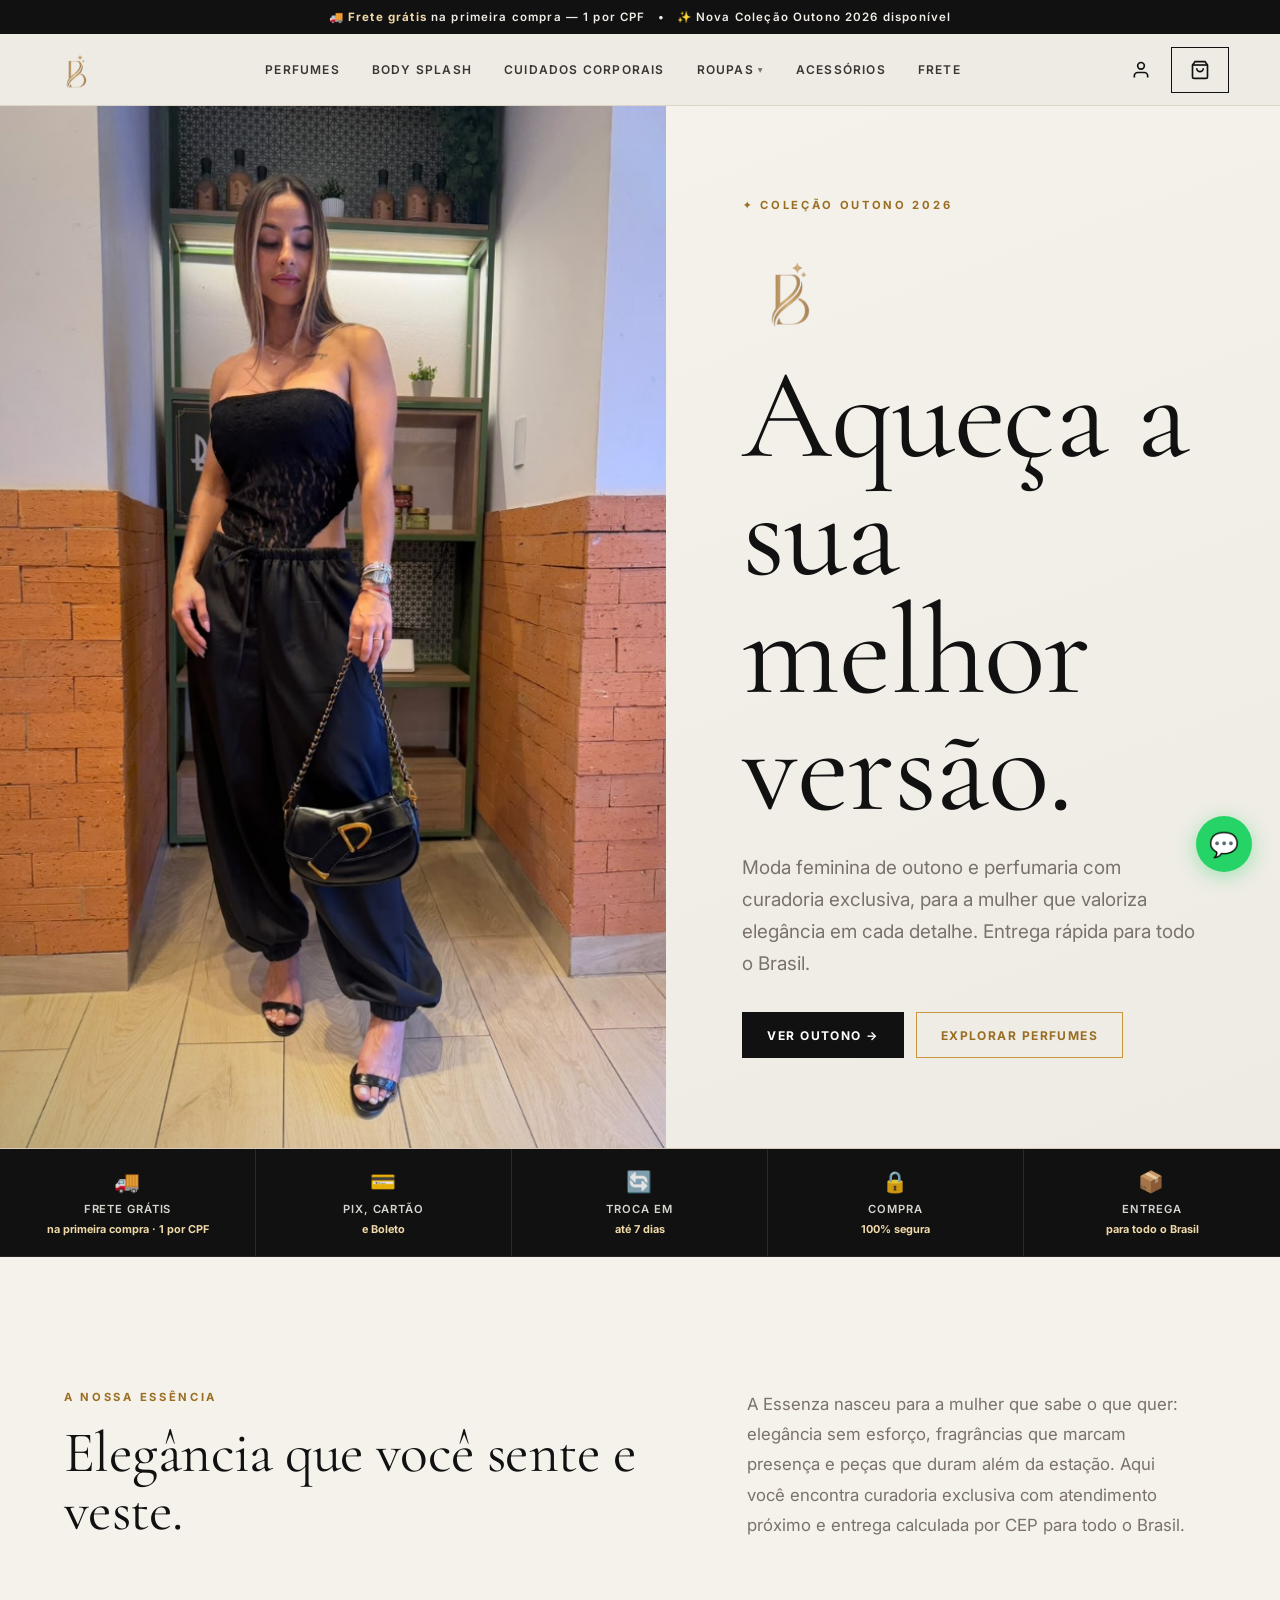
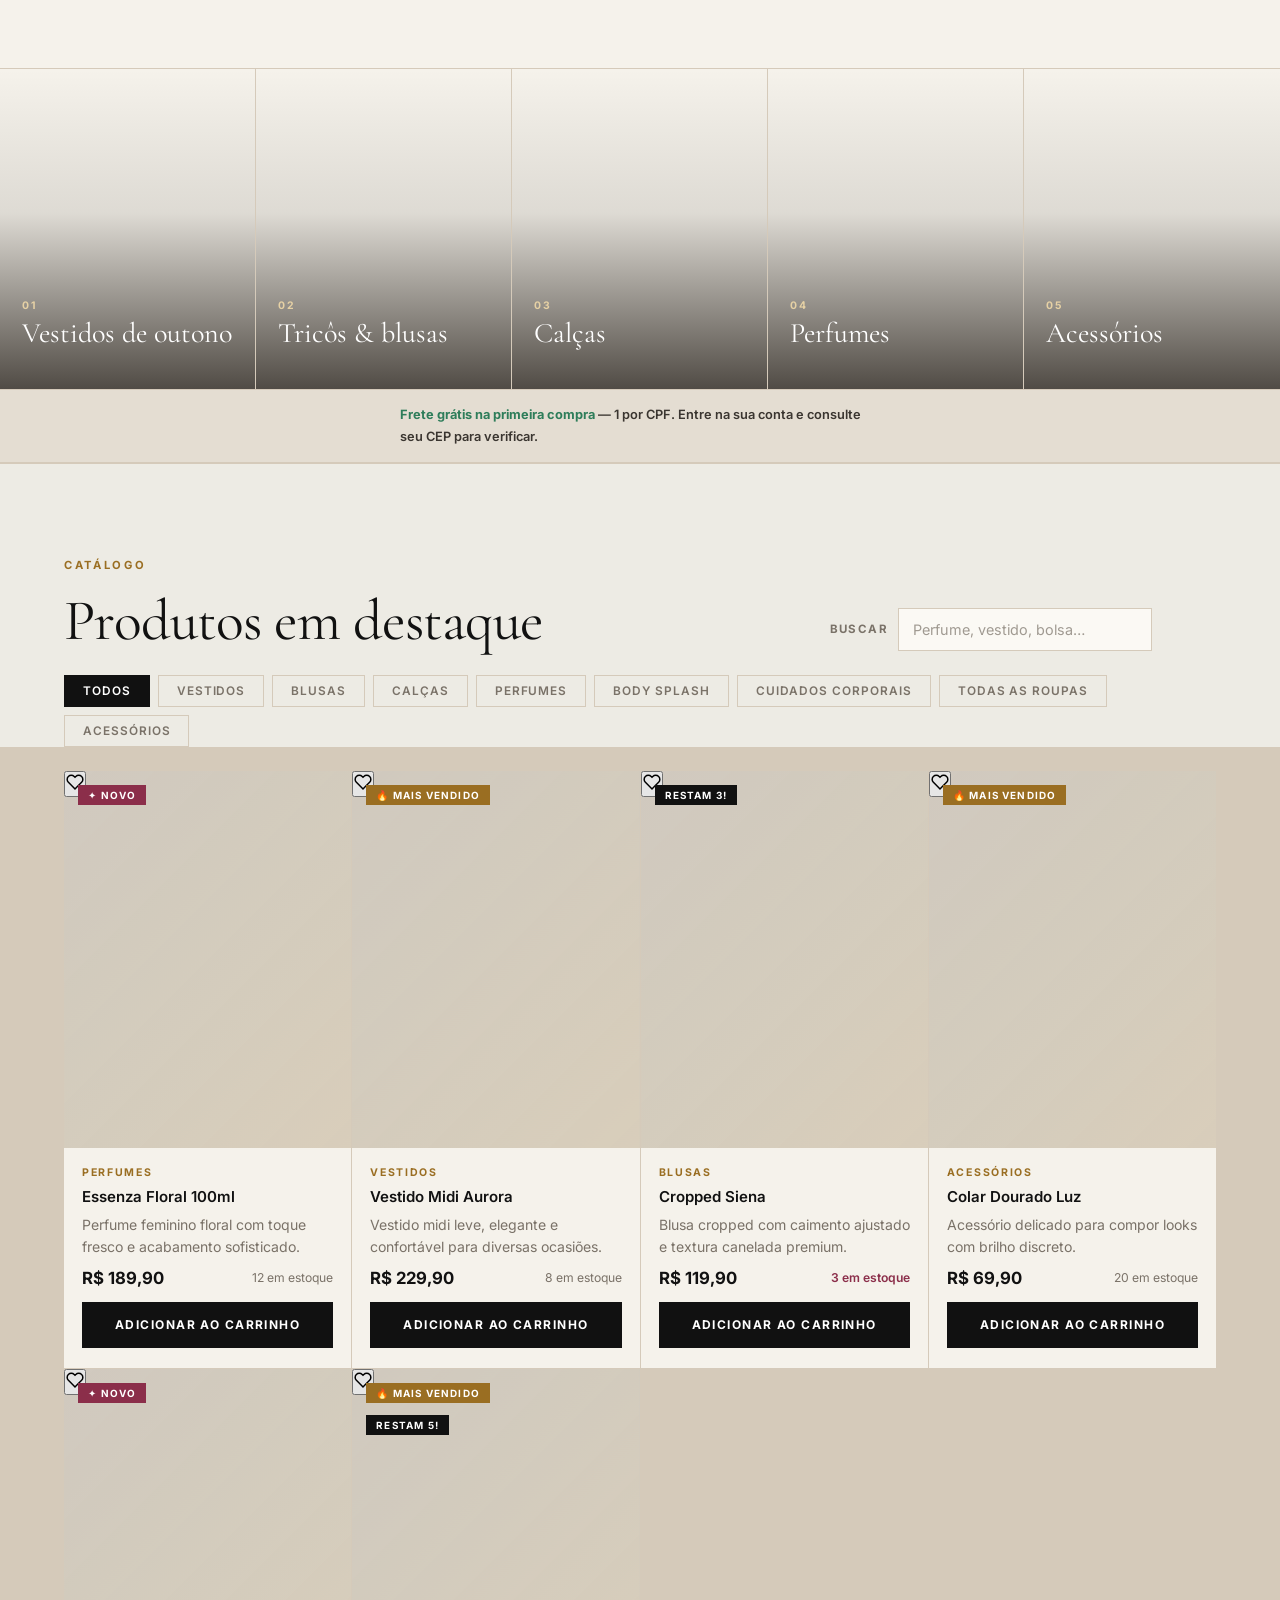
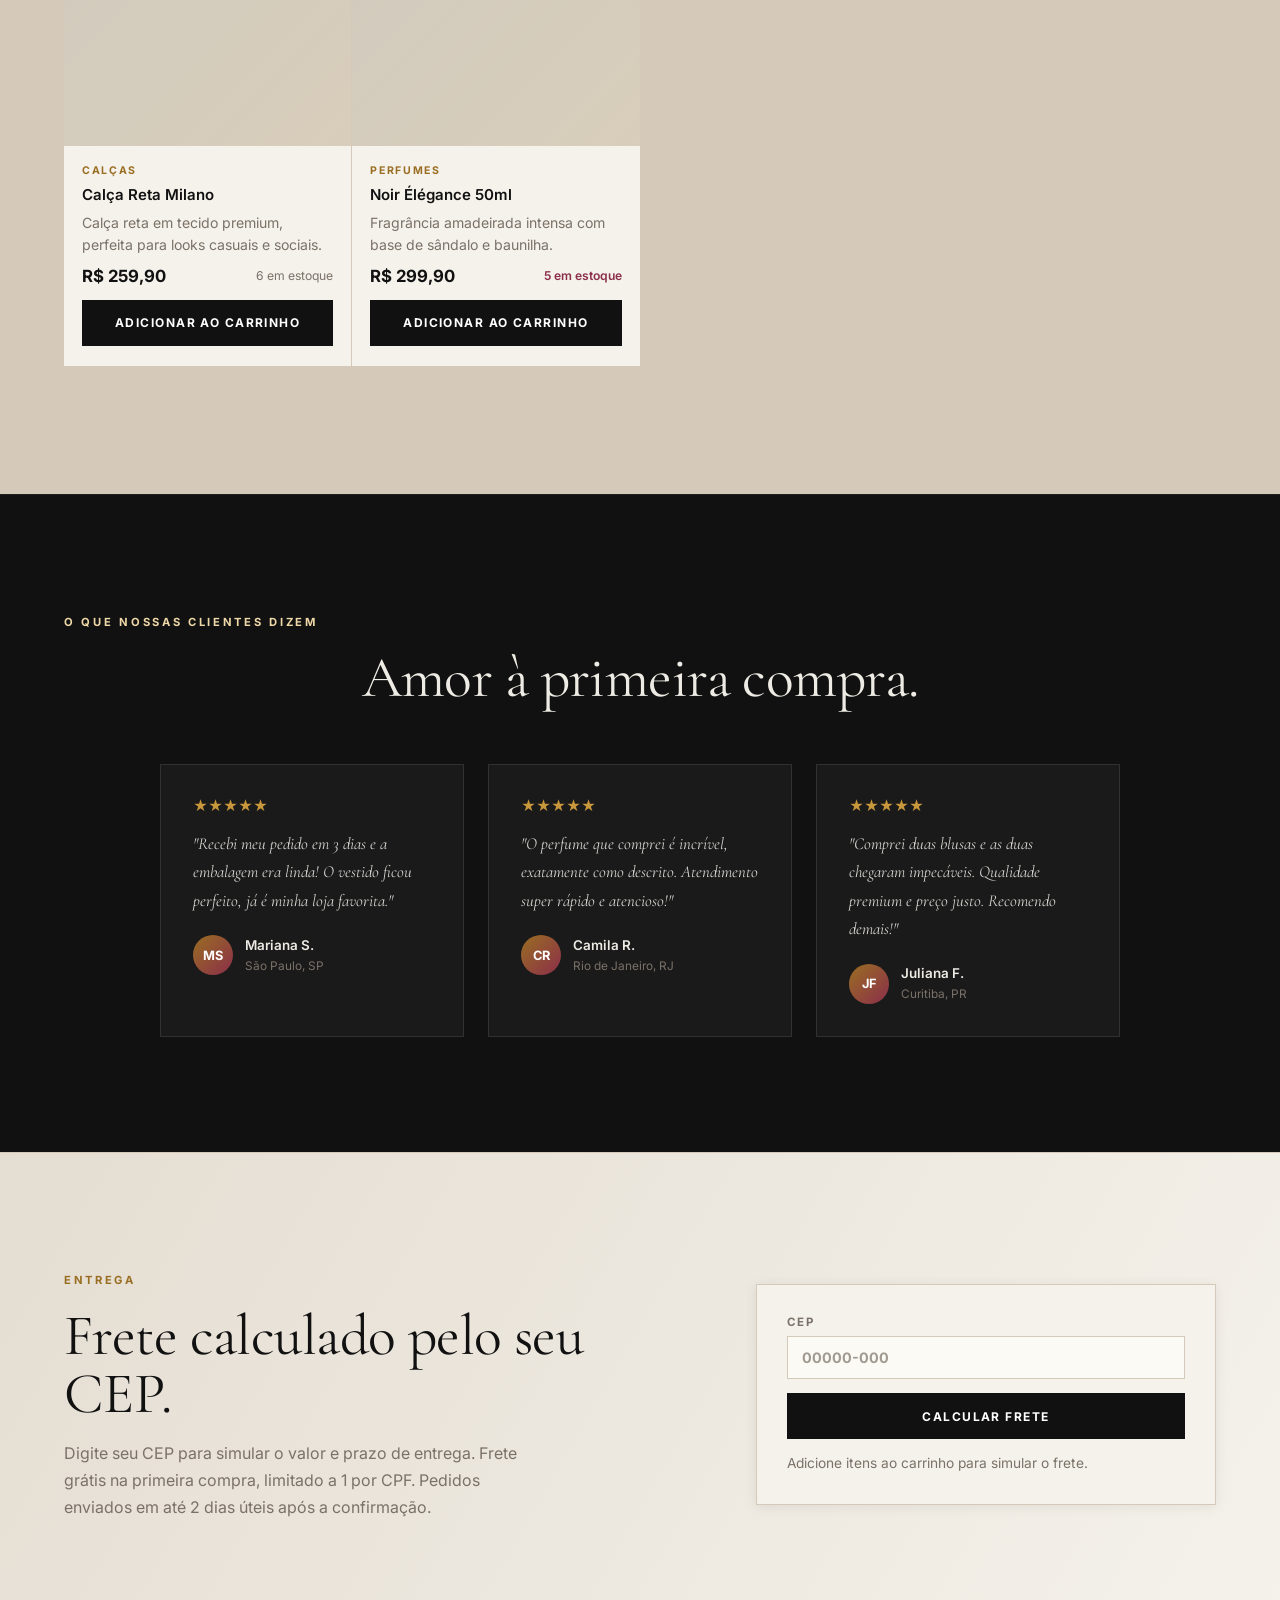
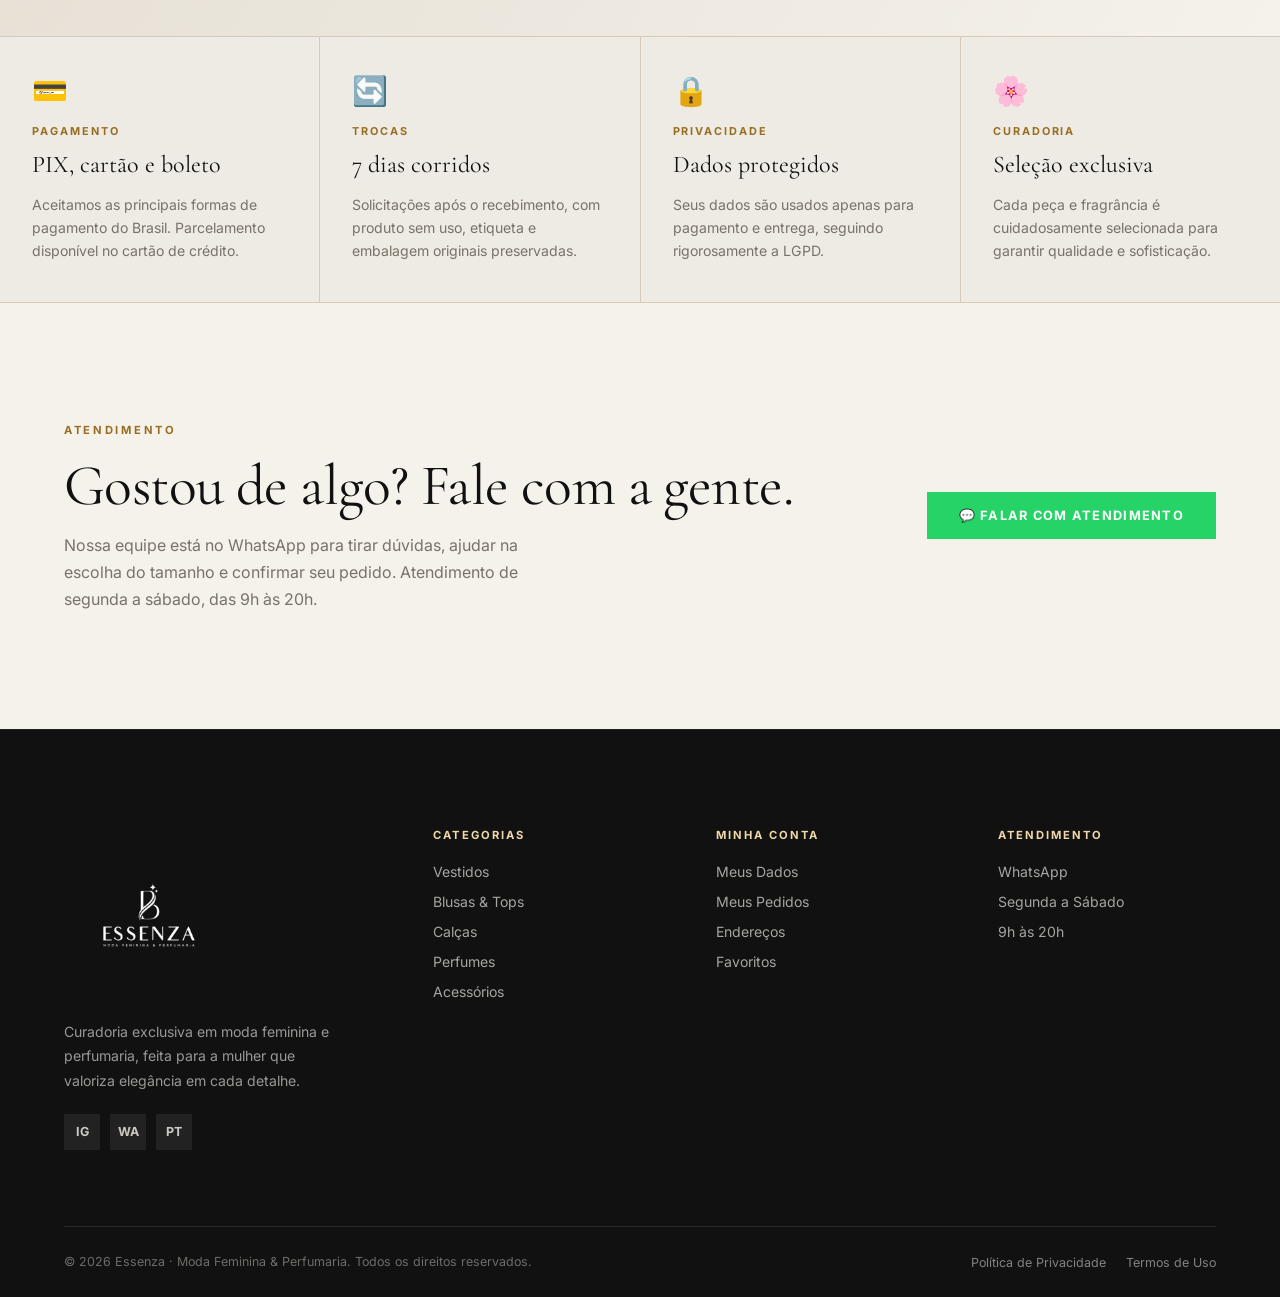
==== commit 25816d2b: "feat: atualizar foto de capa do banner principal da loja" ====
--- a/public_html/index.html
+++ b/public_html/index.html
@@ -123,8 +123,8 @@
       <section class="hero" aria-label="Banner principal">
         <div class="hero-media" aria-hidden="true">
           <img
-            src="https://images.unsplash.com/photo-1469334031218-e382a71b716b?auto=format&fit=crop&w=1400&q=85"
-            alt="Mulher elegante com moda feminina Essenza"
+            src="assets/hero-banner.jpg"
+            alt="Moda feminina Essenza - Nova Coleção"
             loading="eager"
           />
         </div>
--- a/public_html/styles.css
+++ b/public_html/styles.css
@@ -426,7 +426,7 @@
   width: 100%;
   height: 100%;
   object-fit: cover;
-  object-position: center center;
+  object-position: center top;
   transform: scale(1.0);
   image-rendering: -webkit-optimize-contrast;
   image-rendering: crisp-edges;
